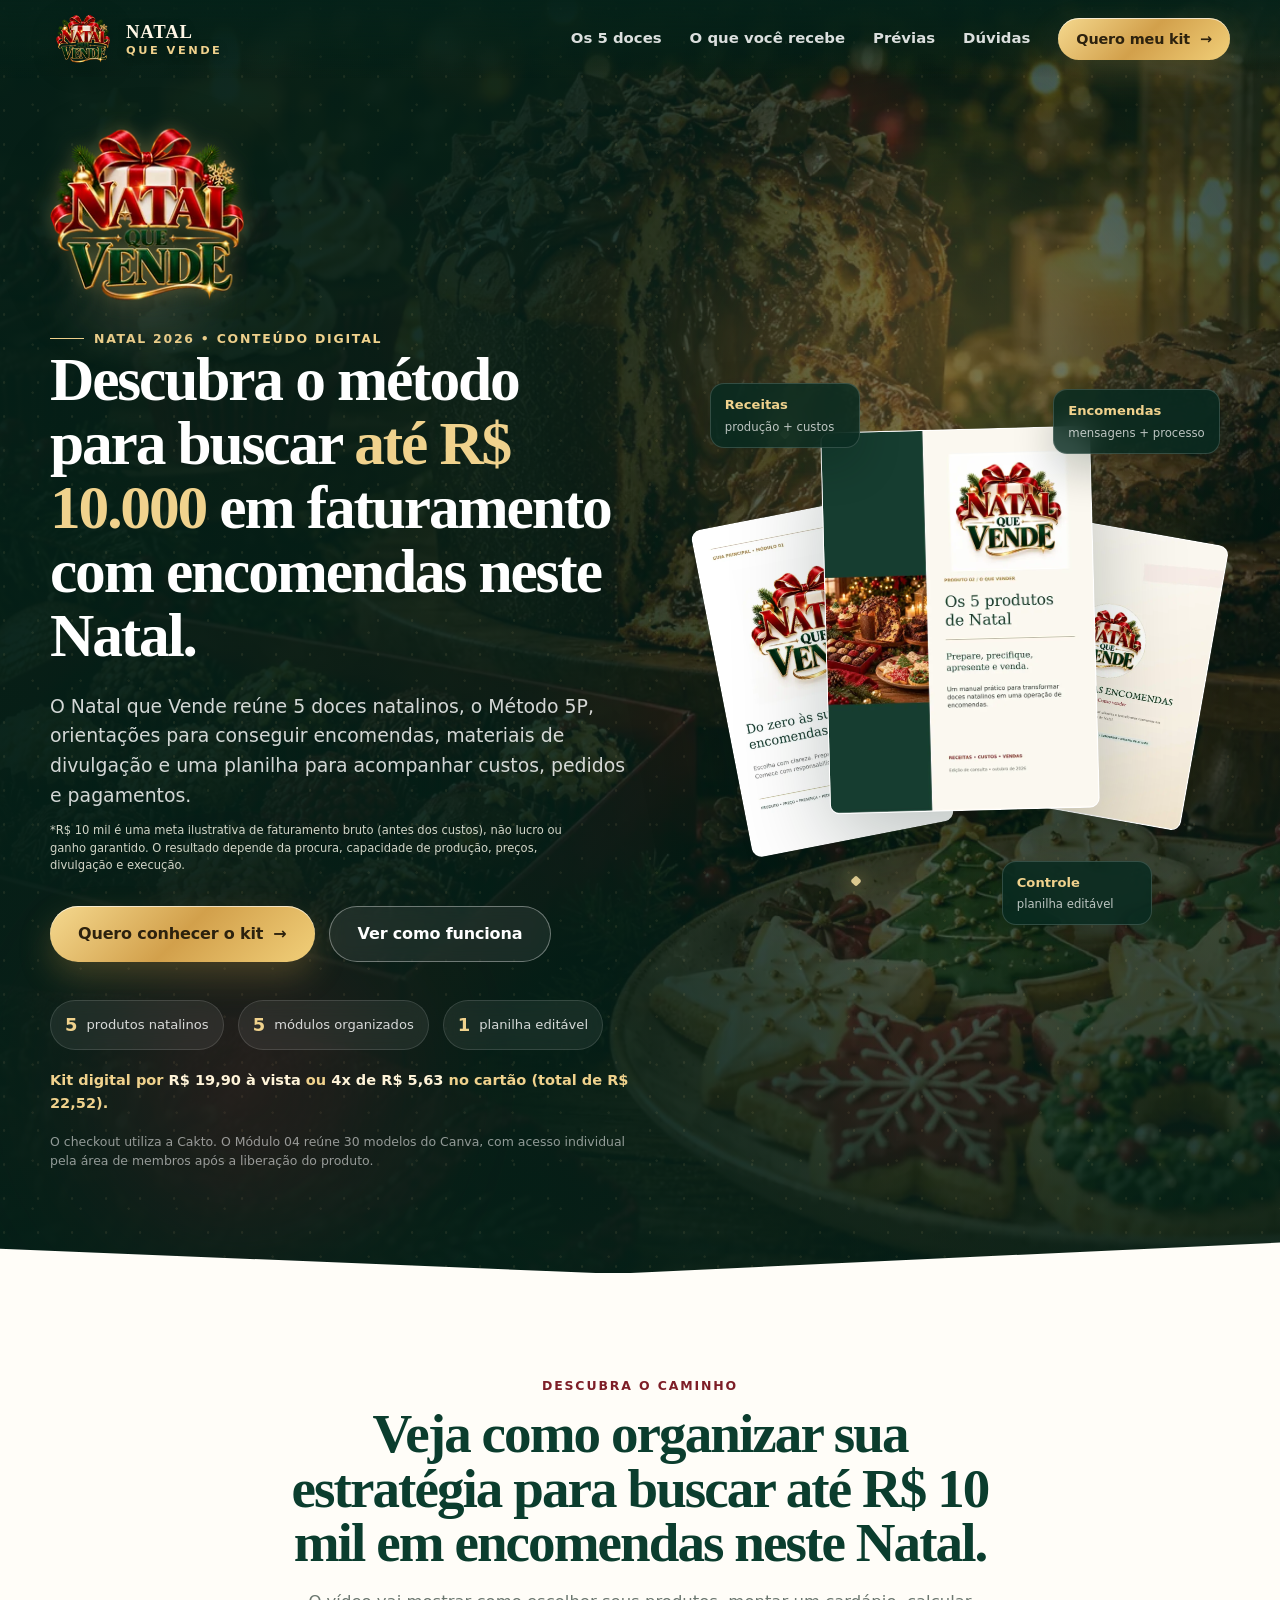
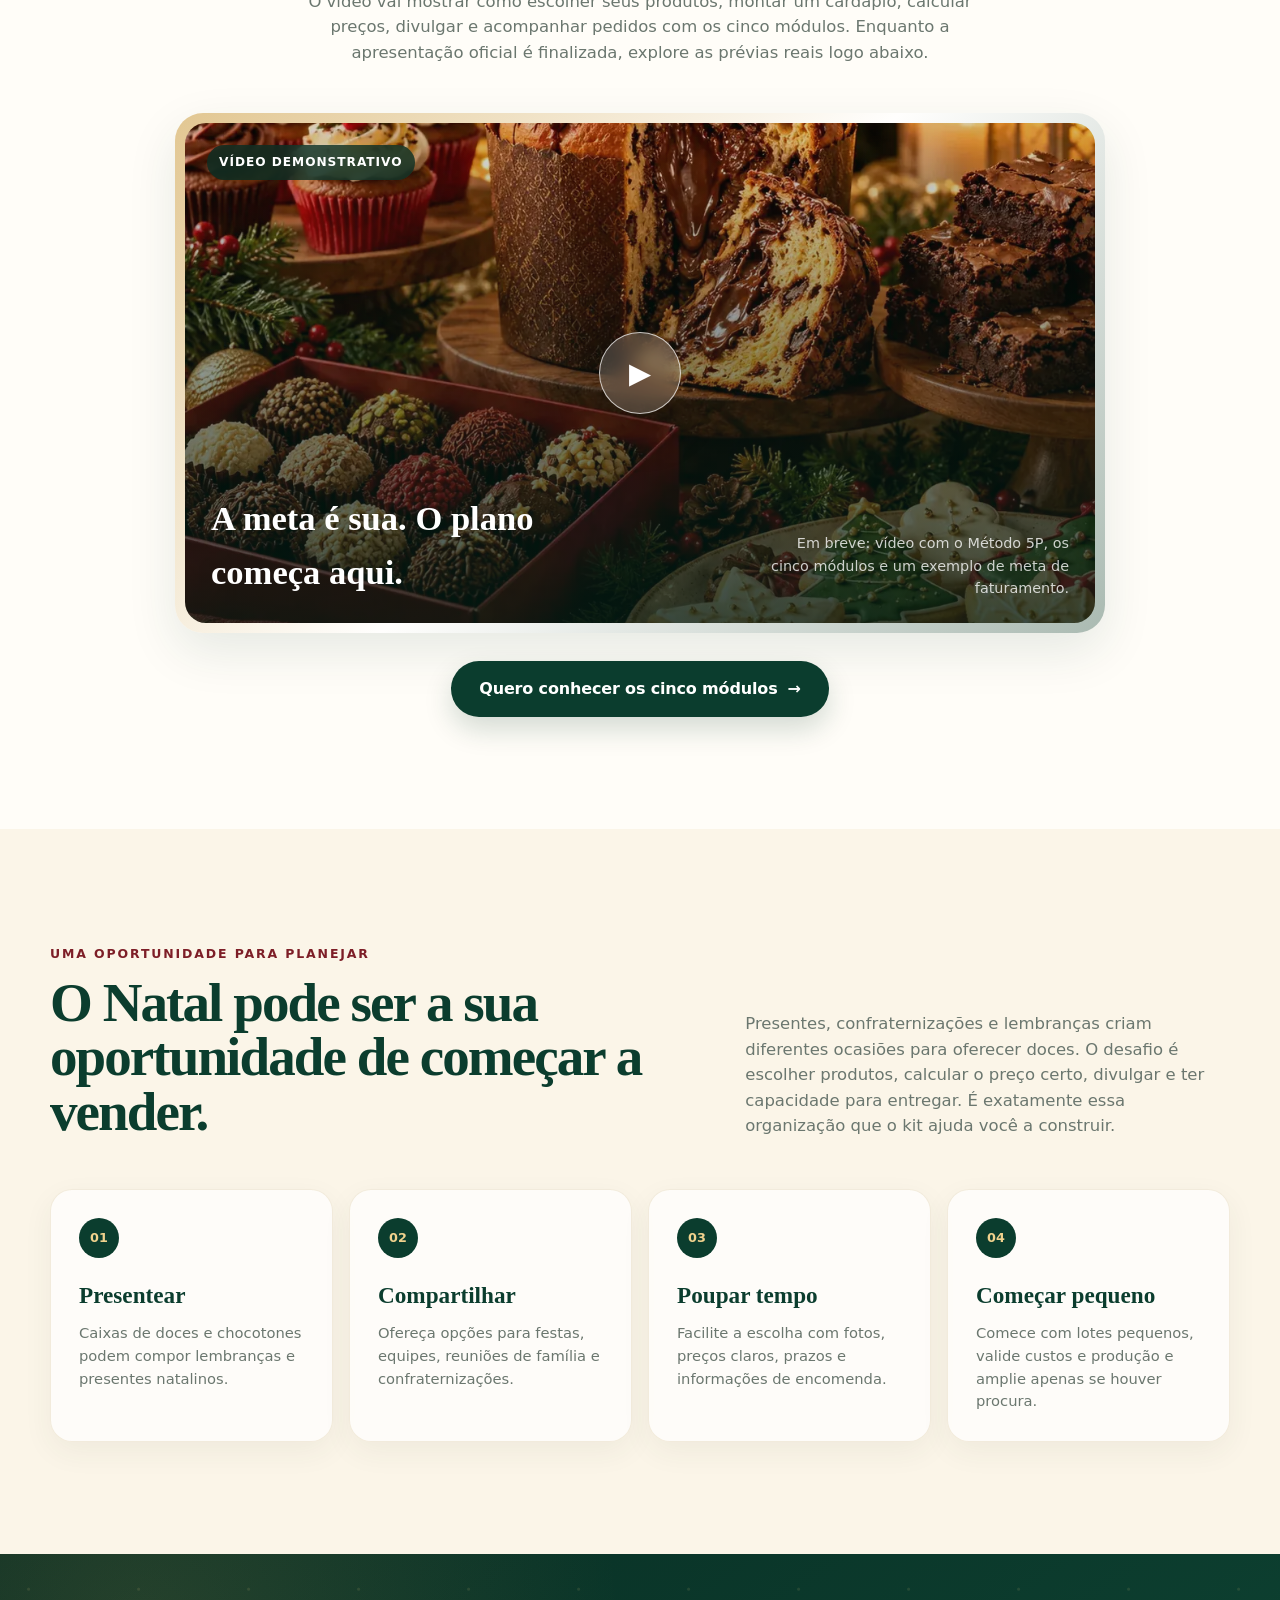
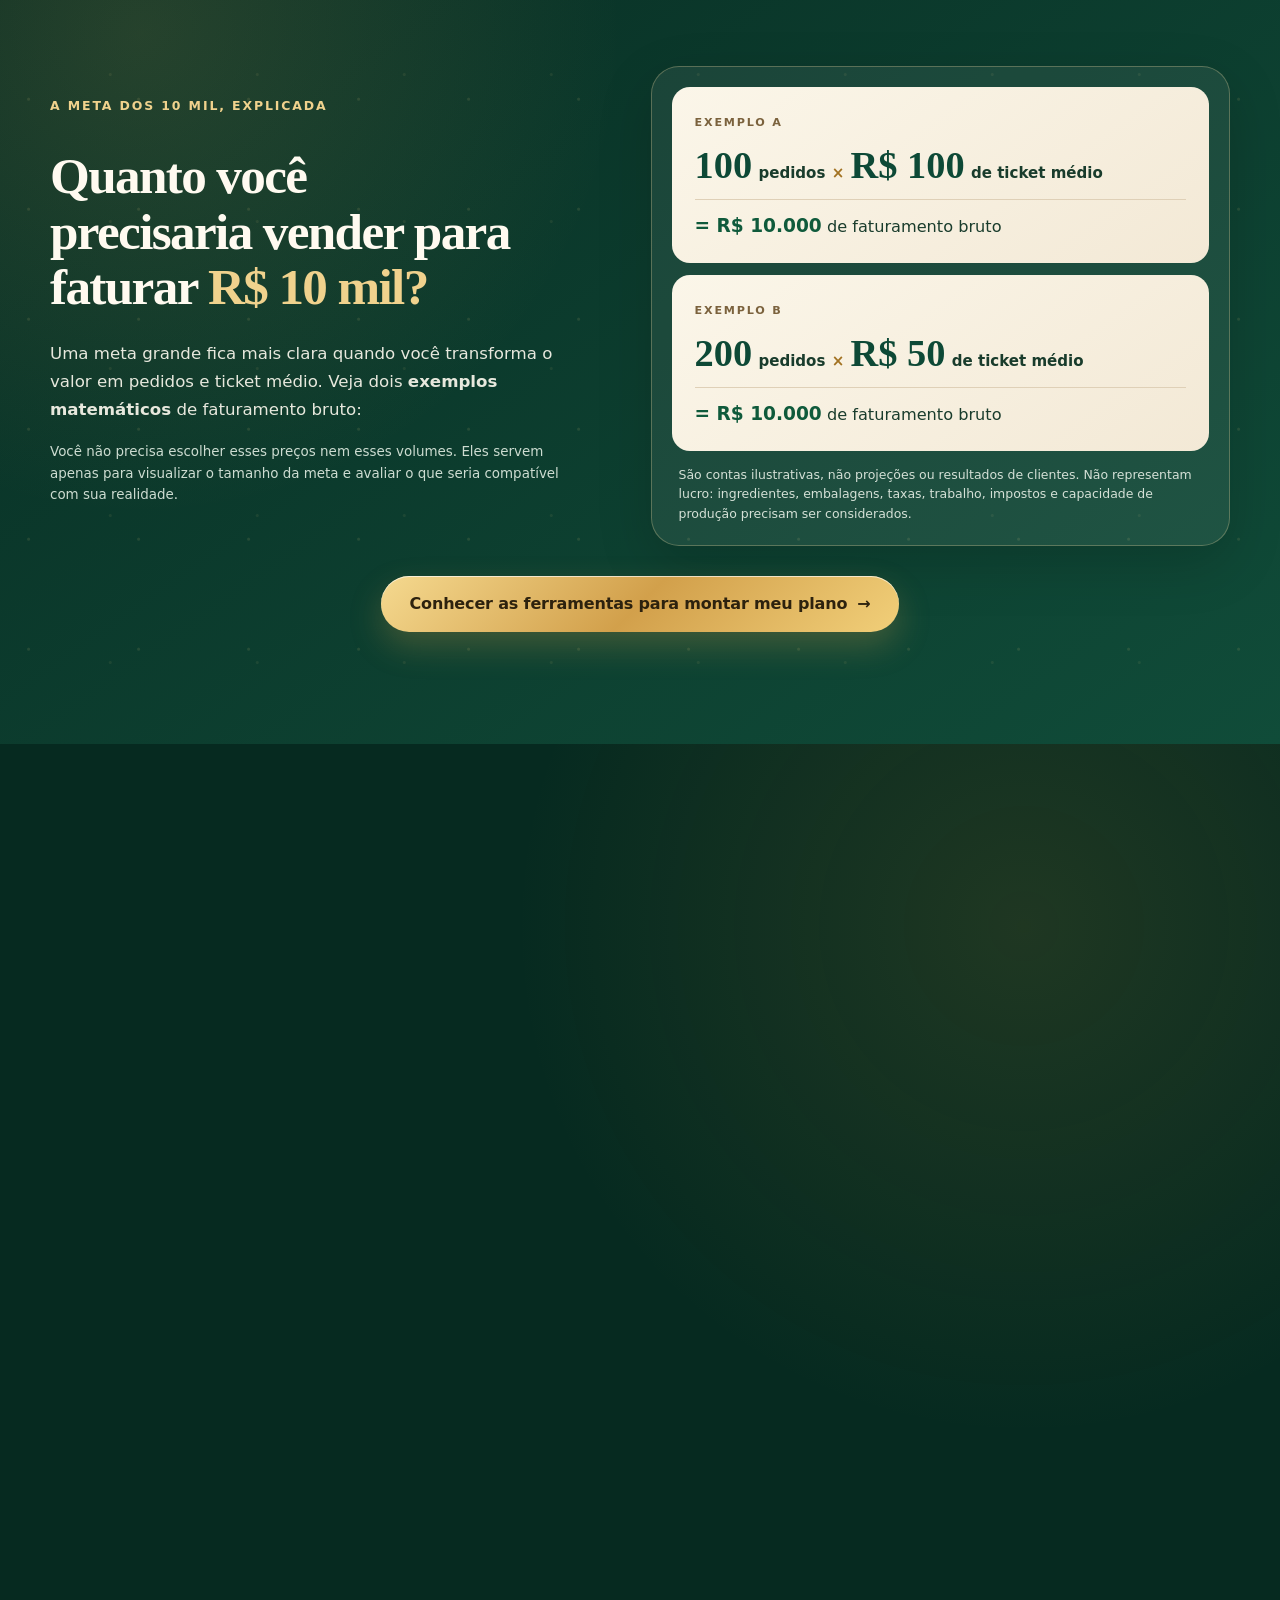
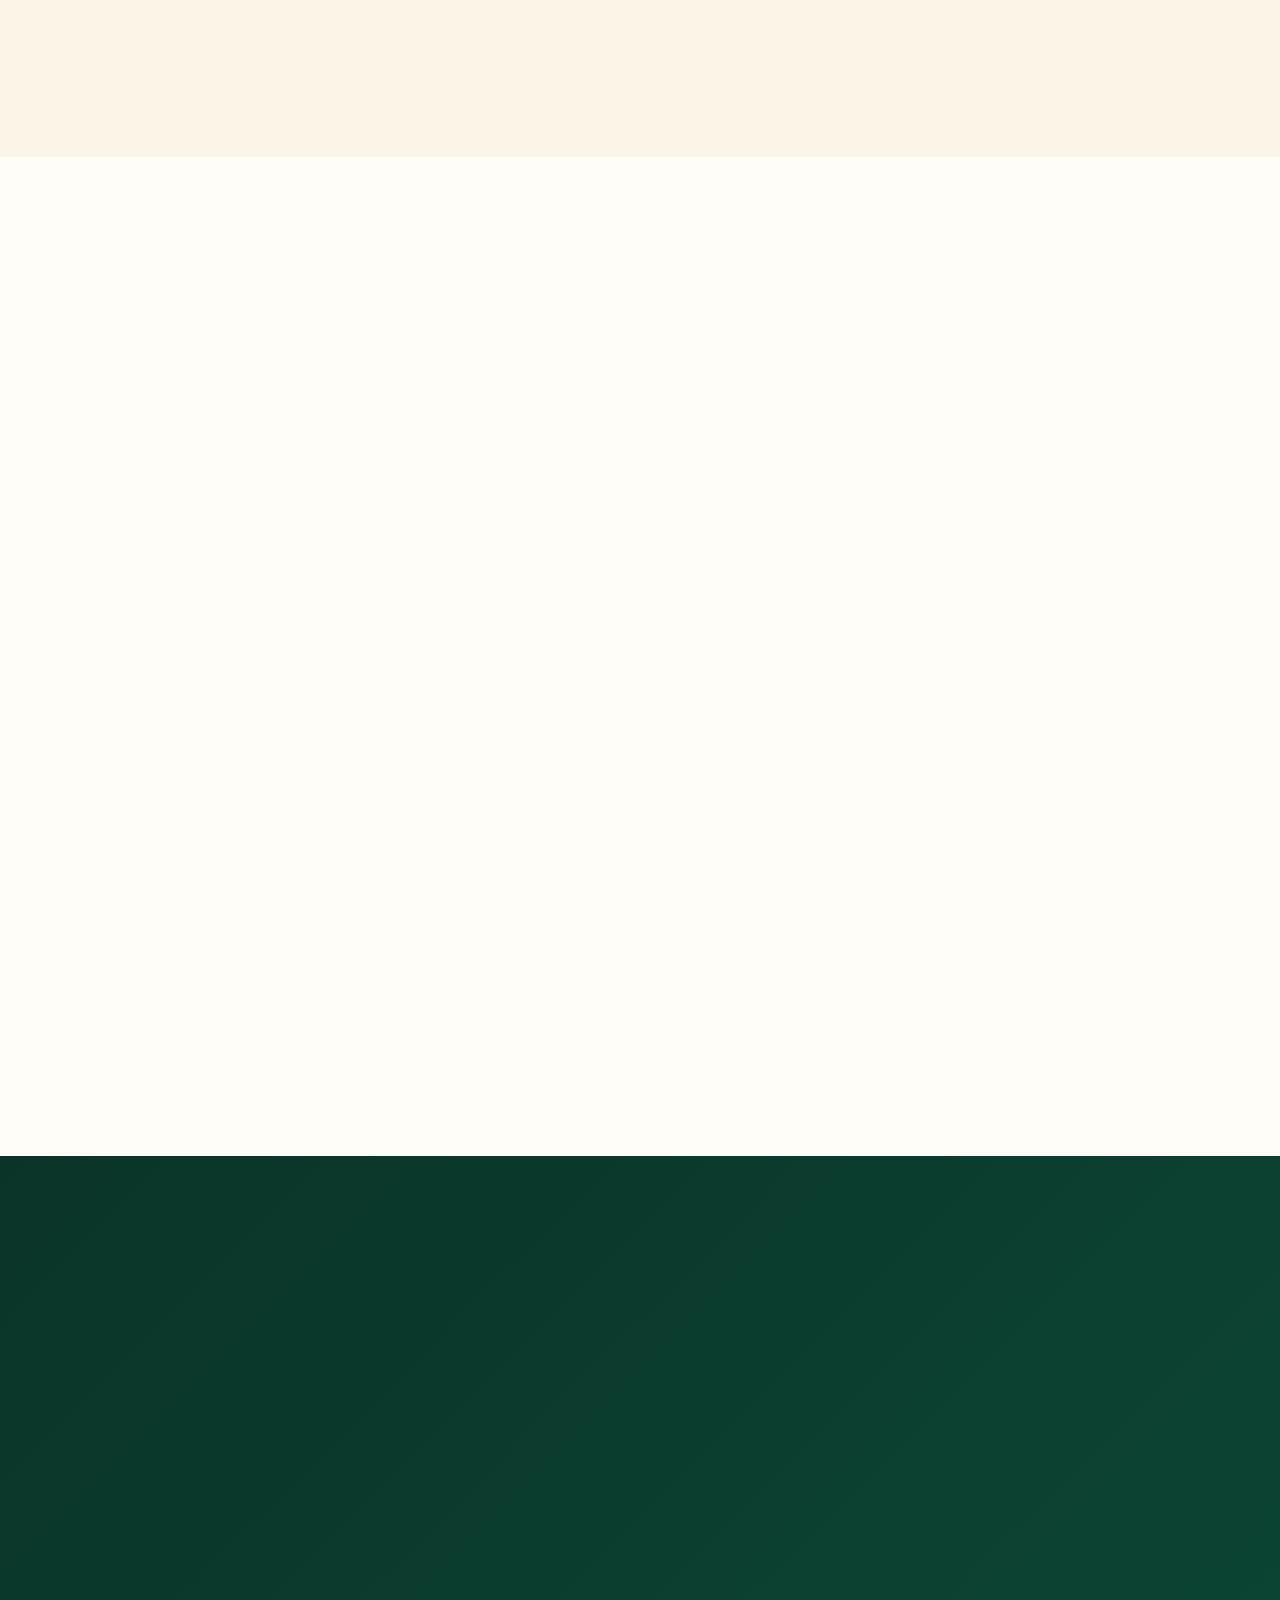
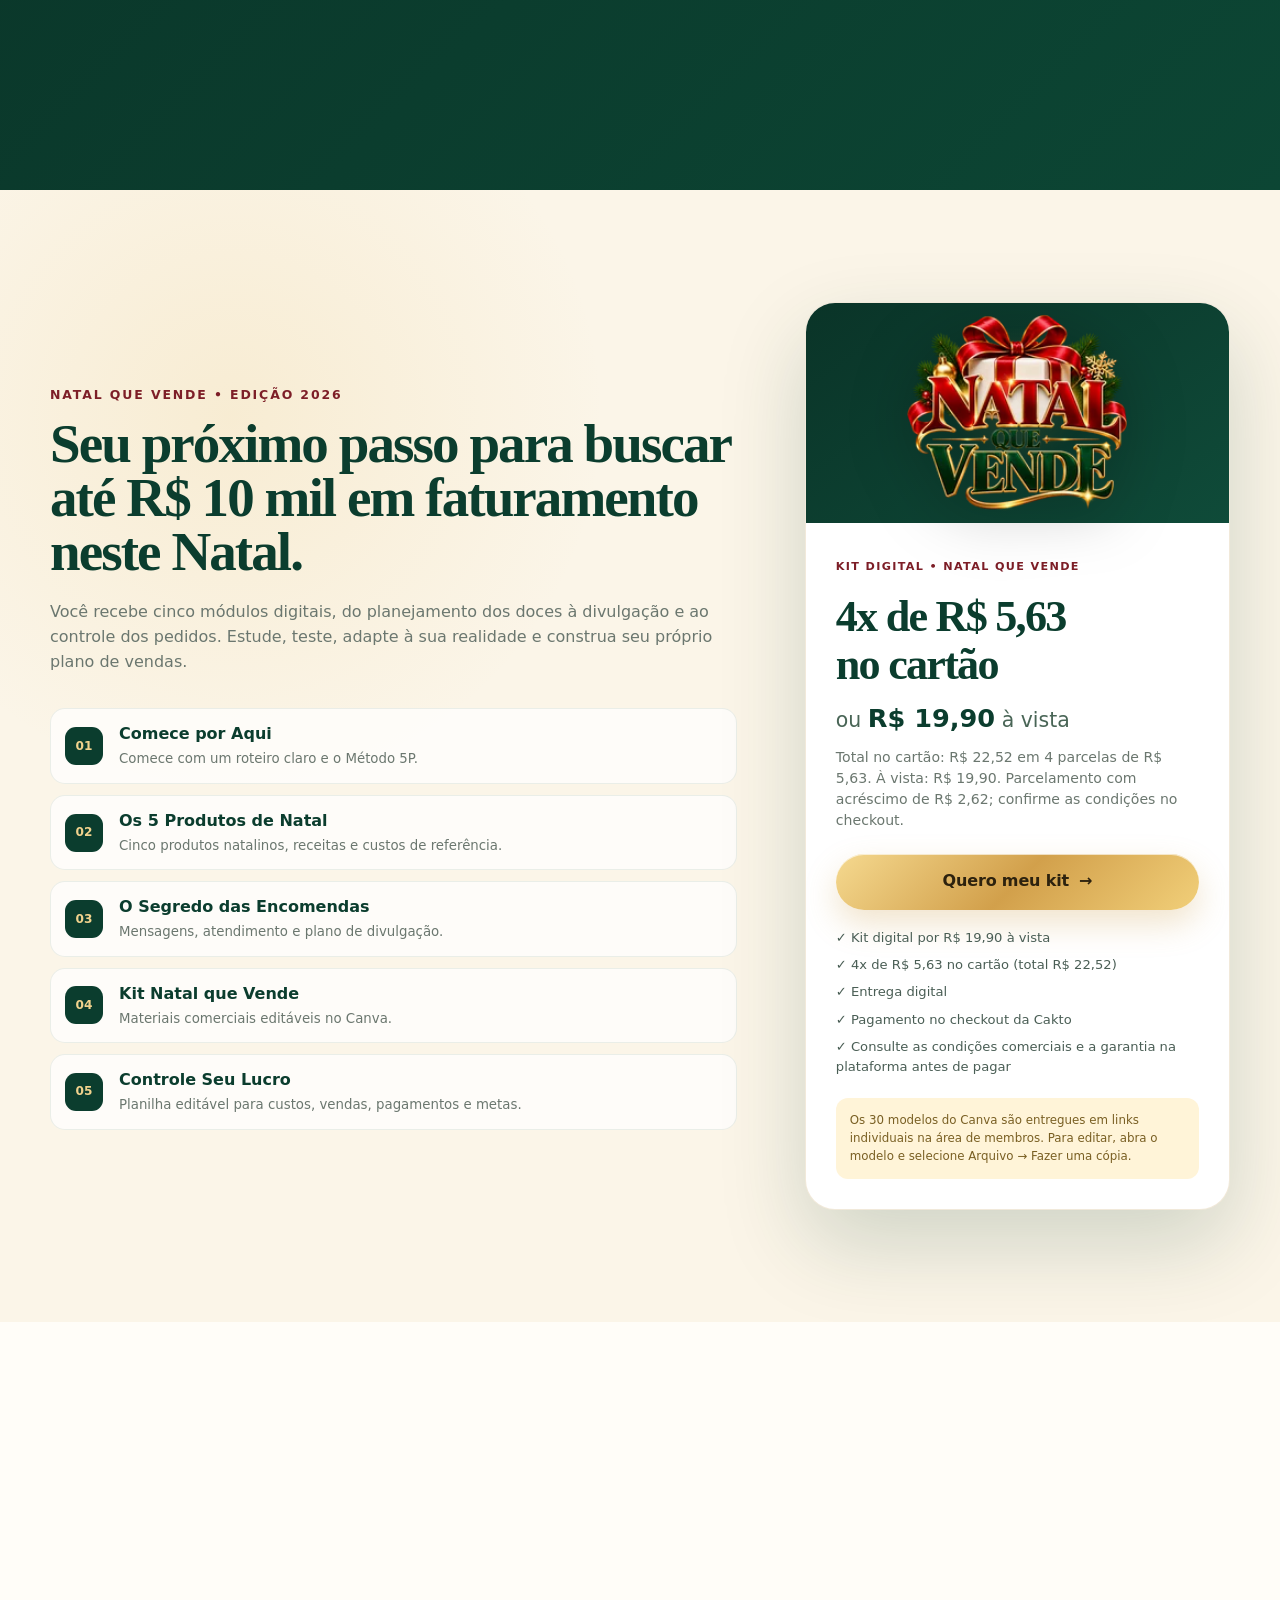
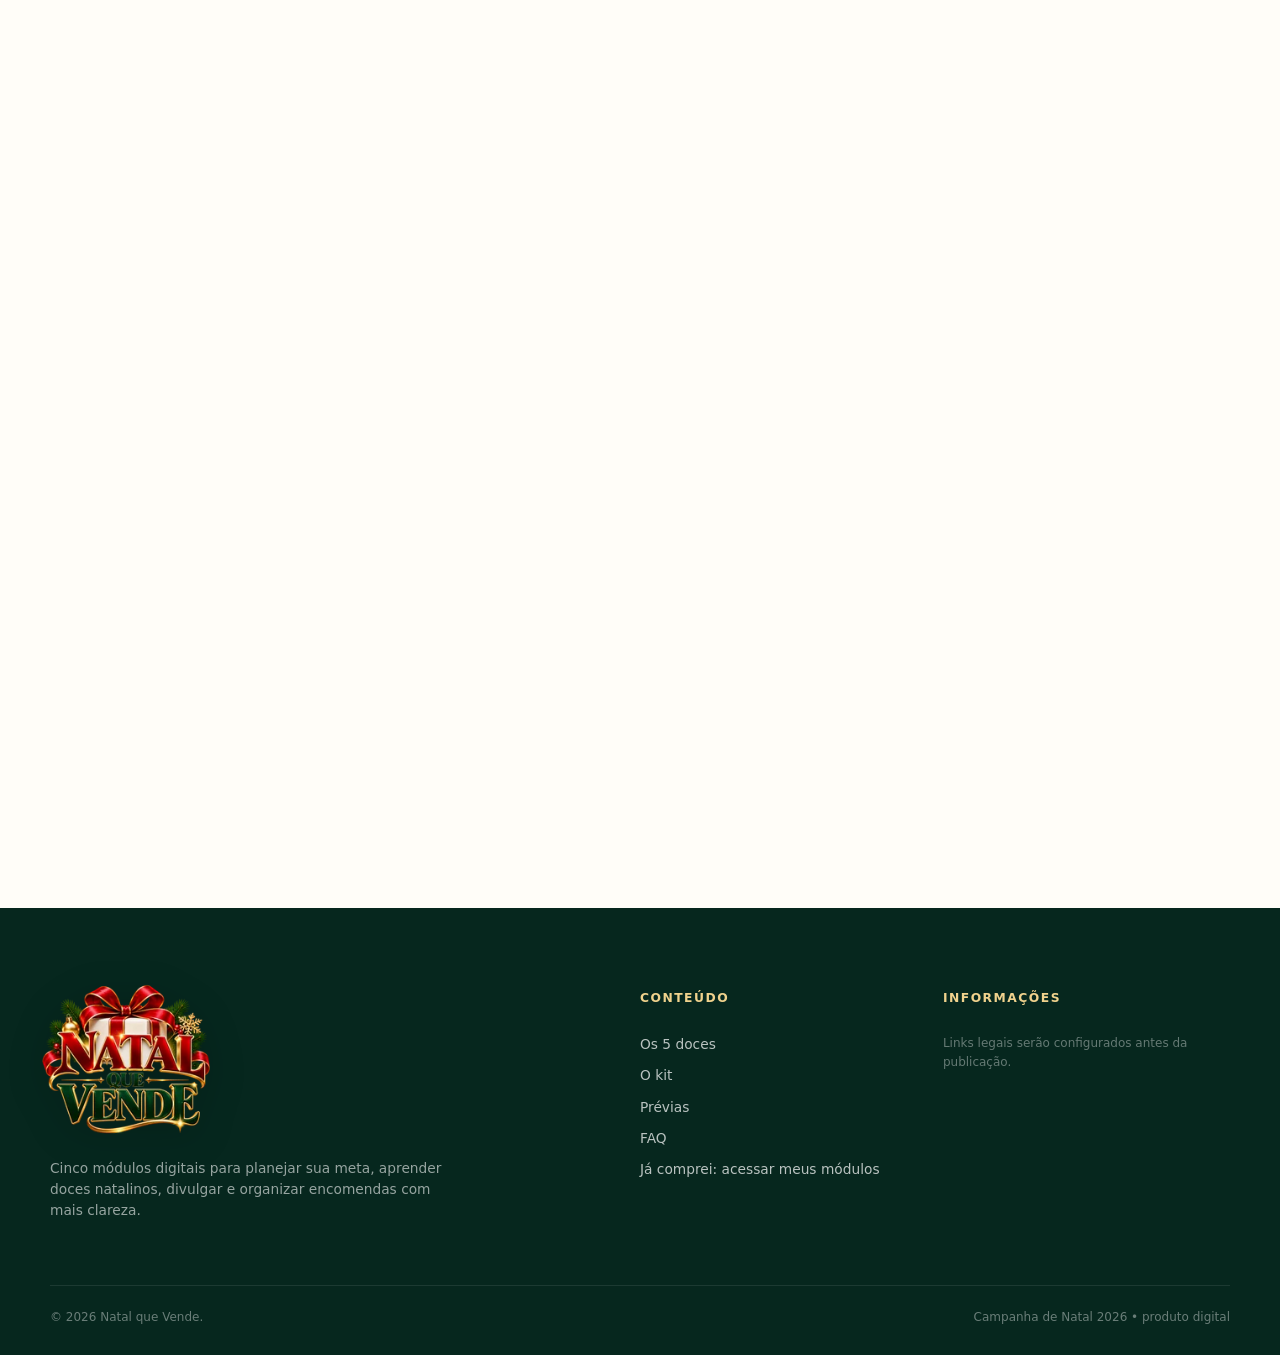
==== index.html @ 4b08412e "Atualiza oferta e FAQ com os 30 modelos Canva liberados" ====
<!doctype html>
<html lang="pt-BR">
<head>
  <meta charset="utf-8">
  <meta name="viewport" content="width=device-width, initial-scale=1, viewport-fit=cover">
  <meta name="theme-color" content="#0b3d2e">
  <meta name="description" content="Natal que Vende: conheça o kit com cinco doces natalinos, orientação de vendas, materiais de divulgação e planilha para planejar uma meta de até R$ 10 mil em faturamento bruto.">
  <meta property="og:title" content="Natal que Vende | Planeje até R$ 10 mil em encomendas de Natal">
  <meta property="og:description" content="Veja os cinco doces, o Método 5P, modelos comerciais e a planilha para organizar suas encomendas e buscar uma meta de até R$ 10 mil em faturamento bruto. Sem resultado garantido.">
  <meta property="og:type" content="website">
  <meta property="og:url" content="https://oficial-oferta.github.io/natal-que-vende/">
  <meta property="og:locale" content="pt_BR">
  <meta property="og:image" content="https://oficial-oferta.github.io/natal-que-vende/assets/images/og-natal-que-vende.webp">
  <meta name="twitter:card" content="summary_large_image">
  <meta name="twitter:title" content="Natal que Vende">
  <meta name="twitter:description" content="Cinco produtos, Método 5P, materiais de divulgação e planilha. Descubra como planejar uma meta de até R$ 10 mil em faturamento bruto no Natal.">
  <meta name="twitter:image" content="https://oficial-oferta.github.io/natal-que-vende/assets/images/og-natal-que-vende.webp">
  <meta http-equiv="Content-Security-Policy" content="default-src 'self'; img-src 'self' data: https://www.facebook.com; style-src 'self' 'unsafe-inline'; script-src 'self' https://connect.facebook.net; frame-src https://www.youtube-nocookie.com https://player.vimeo.com; connect-src 'self' https://www.facebook.com https://connect.facebook.net; base-uri 'self'; form-action 'self';">
  <link rel="canonical" href="https://oficial-oferta.github.io/natal-que-vende/">
  <title>Natal que Vende — Planeje até R$ 10 mil em vendas de Natal</title>
  <link rel="icon" href="assets/images/favicon.png" type="image/png">
  <link rel="manifest" href="site.webmanifest">
  <link rel="preload" href="assets/images/mesa.webp" as="image" type="image/webp" media="(min-width: 641px)" fetchpriority="high">
  <link rel="preload" href="assets/images/mesa-mobile.webp" as="image" type="image/webp" media="(max-width: 640px)" fetchpriority="high">
  <link rel="preload" href="assets/images/logo-natal-que-vende-v2.webp" as="image" type="image/webp" fetchpriority="high">
  <link rel="stylesheet" href="assets/css/styles.css">
  <script src="assets/js/config.js" defer></script>
  <script src="assets/js/app.js" defer></script>
</head>
<body>
  <a class="skip-link" href="#conteudo">Pular para o conteúdo</a>

  <header class="site-header" data-header>
    <div class="container header-inner">
      <a class="brand" href="#topo" aria-label="Natal que Vende — início">
        <img src="assets/images/logo-natal-que-vende-v2.webp" alt="" width="200" height="200" fetchpriority="high" decoding="async">
        <span class="brand-wordmark" aria-hidden="true"><strong>NATAL</strong><small>QUE VENDE</small></span>
      </a>
      <nav class="desktop-nav" aria-label="Navegação principal">
        <a href="#doces">Os 5 doces</a>
        <a href="#kit">O que você recebe</a>
        <a href="#previas">Prévias</a>
        <a href="#faq">Dúvidas</a>
      </nav>
      <button class="button button-small button-gold js-checkout" type="button">Quero meu kit <span aria-hidden="true">→</span></button>
    </div>
  </header>

  <main id="conteudo">
    <section class="hero" id="topo" aria-labelledby="hero-title">
      <div class="hero-media" aria-hidden="true"></div>
      <div class="hero-shade" aria-hidden="true"></div>
      <div class="hero-glow hero-glow-one" aria-hidden="true"></div>
      <div class="hero-glow hero-glow-two" aria-hidden="true"></div>
      <div class="container hero-grid">
        <div class="hero-copy reveal">
          <img class="hero-logo" src="assets/images/logo-natal-que-vende-v2.webp" alt="Natal que Vende" width="200" height="200" fetchpriority="high" decoding="async">
          <div class="eyebrow"><span></span> Natal 2026 • conteúdo digital</div>
          <h1 id="hero-title">Descubra o método para buscar <em>até R$ 10.000</em> em faturamento com encomendas neste Natal.</h1>
          <p class="hero-lead">O Natal que Vende reúne 5 doces natalinos, o Método 5P, orientações para conseguir encomendas, materiais de divulgação e uma planilha para acompanhar custos, pedidos e pagamentos.</p>
          <p class="goal-disclaimer">*R$ 10 mil é uma meta ilustrativa de faturamento bruto (antes dos custos), não lucro ou ganho garantido. O resultado depende da procura, capacidade de produção, preços, divulgação e execução.</p>
          <div class="hero-actions">
            <button class="button button-gold button-large js-checkout" type="button">Quero conhecer o kit <span aria-hidden="true">→</span></button>
            <a class="button button-ghost button-large" href="#video">Ver como funciona</a>
          </div>
          <ul class="hero-proof" aria-label="Destaques do kit">
            <li><strong>5</strong><span>produtos natalinos</span></li>
            <li><strong>5</strong><span>módulos organizados</span></li>
            <li><strong>1</strong><span>planilha editável</span></li>
          </ul>
          <p class="hero-payment-line">Kit digital por <strong>R$ 19,90 à vista</strong> ou <strong>4x de R$ 5,63</strong> no cartão (total de R$ 22,52).</p>
          <p class="preview-note">O checkout utiliza a Cakto. O Módulo 04 reúne 30 modelos do Canva, com acesso individual pela área de membros após a liberação do produto.</p>
        </div>

        <div class="hero-visual reveal" aria-label="Prévias reais dos materiais do Natal que Vende">
          <div class="sparkle s1" aria-hidden="true"></div>
          <div class="sparkle s2" aria-hidden="true"></div>
          <div class="sparkle s3" aria-hidden="true"></div>
          <div class="mockup-stage">
            <figure class="mockup-card mockup-card-main">
              <img src="assets/images/modulo2-capa.webp" alt="Capa real do Produto 02 — Os 5 Produtos de Natal" width="680" height="960" loading="lazy" decoding="async">
            </figure>
            <figure class="mockup-card mockup-card-left">
              <img src="assets/images/modulo1-capa.webp" alt="Capa real do Guia Principal — Módulo 01" width="680" height="1105" loading="lazy" decoding="async">
            </figure>
            <figure class="mockup-card mockup-card-right">
              <img src="assets/images/modulo3-capa.webp" alt="Capa real do Produto 03 — O Segredo das Encomendas" width="680" height="960" loading="lazy" decoding="async">
            </figure>
            <div class="mockup-chip chip-one"><b>Receitas</b><span>produção + custos</span></div>
            <div class="mockup-chip chip-two"><b>Encomendas</b><span>mensagens + processo</span></div>
            <div class="mockup-chip chip-three"><b>Controle</b><span>planilha editável</span></div>
          </div>
        </div>
      </div>
      <div class="hero-edge" aria-hidden="true"></div>
    </section>

    <section class="section video-section" id="video" aria-labelledby="video-title">
      <div class="container narrow">
        <div class="section-heading center reveal">
          <span class="section-kicker">Descubra o caminho</span>
          <h2 id="video-title">Veja como organizar sua estratégia para buscar até R$ 10 mil em encomendas neste Natal.</h2>
          <p>O vídeo vai mostrar como escolher seus produtos, montar um cardápio, calcular preços, divulgar e acompanhar pedidos com os cinco módulos. Enquanto a apresentação oficial é finalizada, explore as prévias reais logo abaixo.</p>
        </div>
        <div class="video-shell reveal" data-video-shell>
          <div class="video-poster" data-video-poster role="img" aria-label="Prévia do vídeo demonstrativo do Natal que Vende">
            <span class="video-badge">Vídeo demonstrativo</span>
            <button class="video-play" type="button" data-video-play aria-label="Reproduzir vídeo demonstrativo">
              <span aria-hidden="true">▶</span>
            </button>
            <div class="video-poster-copy">
              <strong>A meta é sua. O plano começa aqui.</strong>
              <span>Em breve: vídeo com o Método 5P, os cinco módulos e um exemplo de meta de faturamento.</span>
            </div>
          </div>
          <div class="video-frame" data-video-frame hidden></div>
        </div>
        <div class="center section-cta reveal">
          <button class="button button-pine button-large js-checkout" type="button">Quero conhecer os cinco módulos <span aria-hidden="true">→</span></button>
        </div>
      </div>
    </section>

    <section class="section opportunity" aria-labelledby="opportunity-title">
      <div class="container">
        <div class="split-heading reveal">
          <div>
            <span class="section-kicker">Uma oportunidade para planejar</span>
            <h2 id="opportunity-title">O Natal pode ser a sua oportunidade de começar a vender.</h2>
          </div>
          <p>Presentes, confraternizações e lembranças criam diferentes ocasiões para oferecer doces. O desafio é escolher produtos, calcular o preço certo, divulgar e ter capacidade para entregar. É exatamente essa organização que o kit ajuda você a construir.</p>
        </div>
        <div class="occasion-grid">
          <article class="occasion-card reveal"><span>01</span><h3>Presentear</h3><p>Caixas de doces e chocotones podem compor lembranças e presentes natalinos.</p></article>
          <article class="occasion-card reveal"><span>02</span><h3>Compartilhar</h3><p>Ofereça opções para festas, equipes, reuniões de família e confraternizações.</p></article>
          <article class="occasion-card reveal"><span>03</span><h3>Poupar tempo</h3><p>Facilite a escolha com fotos, preços claros, prazos e informações de encomenda.</p></article>
          <article class="occasion-card reveal"><span>04</span><h3>Começar pequeno</h3><p>Comece com lotes pequenos, valide custos e produção e amplie apenas se houver procura.</p></article>
        </div>
      </div>
    </section>

    <section class="section goal-section" id="meta-10k" aria-labelledby="goal-title">
      <div class="container">
        <div class="goal-layout">
          <div class="goal-copy reveal">
            <span class="section-kicker">A meta dos 10 mil, explicada</span>
            <h2 id="goal-title">Quanto você precisaria vender para faturar <em>R$ 10 mil?</em></h2>
            <p>Uma meta grande fica mais clara quando você transforma o valor em pedidos e ticket médio. Veja dois <strong>exemplos matemáticos</strong> de faturamento bruto:</p>
            <p class="goal-small">Você não precisa escolher esses preços nem esses volumes. Eles servem apenas para visualizar o tamanho da meta e avaliar o que seria compatível com sua realidade.</p>
          </div>
          <div class="goal-math reveal" aria-label="Dois cenários puramente ilustrativos de faturamento bruto">
            <div class="goal-scenario">
              <span>EXEMPLO A</span>
              <div><strong>100</strong> pedidos <b>×</b> <strong>R$ 100</strong> de ticket médio</div>
              <p><b>= R$ 10.000</b> de faturamento bruto</p>
            </div>
            <div class="goal-scenario">
              <span>EXEMPLO B</span>
              <div><strong>200</strong> pedidos <b>×</b> <strong>R$ 50</strong> de ticket médio</div>
              <p><b>= R$ 10.000</b> de faturamento bruto</p>
            </div>
            <p class="goal-warning">São contas ilustrativas, não projeções ou resultados de clientes. Não representam lucro: ingredientes, embalagens, taxas, trabalho, impostos e capacidade de produção precisam ser considerados.</p>
          </div>
        </div>
        <div class="center goal-action reveal"><a class="button button-gold button-large" href="#kit">Conhecer as ferramentas para montar meu plano <span aria-hidden="true">→</span></a></div>
      </div>
    </section>

    <section class="section sweets-section" id="doces" aria-labelledby="sweets-title">
      <div class="container">
        <div class="section-heading reveal">
          <span class="section-kicker light">Cinco produtos para montar seu cardápio</span>
          <h2 id="sweets-title">Escolha o que vender e comece a estruturar suas encomendas.</h2>
          <p>Do chocotone ao brownie individual: cinco opções para estudar, testar, precificar e apresentar ao seu público. Confira as receitas e os exemplos de custos antes de definir seu cardápio.</p>
        </div>
        <div class="carousel-controls" aria-label="Controles da vitrine de produtos">
          <button class="carousel-button" type="button" data-scroll-prev="sweets-track" aria-label="Produto anterior">←</button>
          <button class="carousel-button" type="button" data-scroll-next="sweets-track" aria-label="Próximo produto">→</button>
        </div>
        <div class="sweets-track" id="sweets-track" data-scroll-track tabindex="0">
          <article class="sweet-card reveal">
            <div class="sweet-image"><img src="assets/images/chocotone.webp" alt="Chocotone trufado com cobertura de chocolate em cenário natalino" width="960" height="1200" loading="lazy" decoding="async"></div>
            <div class="sweet-body"><span>Produto 01</span><h3>Chocotone Trufado</h3><p>Uma opção presenteável para explorar recheios, acabamento e kits de Natal.</p><small>Principal atenção: recheio, conservação, custo e transporte.</small></div>
          </article>
          <article class="sweet-card reveal">
            <div class="sweet-image"><img src="assets/images/brigadeiros.webp" alt="Caixa presenteável com seis brigadeiros natalinos" width="960" height="1200" loading="lazy" decoding="async"></div>
            <div class="sweet-body"><span>Produto 02</span><h3>Caixa com 6 Brigadeiros</h3><p>Uma caixa pensada para lembranças, presentes e encomendas em pequenos lotes.</p><small>Principal atenção: ponto, padronização e tempo manual.</small></div>
          </article>
          <article class="sweet-card reveal">
            <div class="sweet-image"><img src="assets/images/biscoitos.webp" alt="Caixa com biscoitos amanteigados natalinos decorados" width="960" height="1200" loading="lazy" decoding="async"></div>
            <div class="sweet-body"><span>Produto 03</span><h3>Caixa com 6 Biscoitos</h3><p>Uma lembrança temática que pode entrar em caixas, kits e encomendas natalinas.</p><small>Principal atenção: espessura, secagem e decoração reproduzível.</small></div>
          </article>
          <article class="sweet-card reveal">
            <div class="sweet-image"><img src="assets/images/brownie.webp" alt="Brownies natalinos de chocolate com acabamento artesanal" width="960" height="1200" loading="lazy" decoding="async"></div>
            <div class="sweet-body"><span>Produto 04</span><h3>Brownie Natalino Individual</h3><p>Um doce individual para oferecer como lembrança ou compor combos e pedidos.</p><small>Principal atenção: forno, corte, rendimento e embalagem.</small></div>
          </article>
          <article class="sweet-card reveal">
            <div class="sweet-image"><img src="assets/images/cupcakes.webp" alt="Cupcakes natalinos decorados em vermelho, verde e creme" width="960" height="1200" loading="lazy" decoding="async"></div>
            <div class="sweet-body"><span>Produto 05</span><h3>Caixa com 4 Cupcakes</h3><p>Uma caixa com apresentação festiva para quem busca uma opção mais elaborada.</p><small>Principal atenção: cobertura, calor e transporte.</small></div>
          </article>
        </div>
      </div>
    </section>

    <section class="section kit-section" id="kit" aria-labelledby="kit-title">
      <div class="container">
        <div class="section-heading center reveal">
          <span class="section-kicker">O kit que ajuda a colocar o plano em prática</span>
          <h2 id="kit-title">Você recebe um caminho para preparar, divulgar e organizar suas vendas.</h2>
          <p>Da primeira receita testada ao acompanhamento dos pagamentos: cinco módulos conectados para você sair da ideia e estruturar uma operação de encomendas no Natal.</p>
        </div>
        <div class="modules-grid">
          <article class="module-card module-featured reveal">
            <div class="module-media"><img src="assets/images/modulo1-capa.webp" alt="Capa real do Módulo 01 — Comece por Aqui" width="680" height="1105" loading="lazy" decoding="async"></div>
            <div class="module-copy"><span class="module-number">01</span><h3>Comece por Aqui</h3><p>Defina por onde começar e organize produto, preço, presença, pedidos e produção com o Método 5P.</p><ul><li>Método 5P para planejar sua operação</li><li>Decisões para começar sem se perder</li><li>Passos para preparar suas primeiras encomendas</li></ul></div>
          </article>
          <article class="module-card reveal">
            <div class="module-media"><img src="assets/images/modulo2-capa.webp" alt="Capa real do Produto 02 — Os 5 Produtos de Natal" width="680" height="960" loading="lazy" decoding="async"></div>
            <div class="module-copy"><span class="module-number">02</span><h3>Os 5 Produtos de Natal</h3><p>Estude cinco doces natalinos com receitas de referência, rendimento, embalagem e exemplos editáveis de custos e preço de teste.</p><ul><li>5 produtos completos</li><li>Custos e preços de teste</li><li>Orientações de produção e apresentação</li></ul></div>
          </article>
          <article class="module-card reveal">
            <div class="module-media"><img src="assets/images/modulo3-capa.webp" alt="Capa real do Produto 03 — O Segredo das Encomendas" width="680" height="960" loading="lazy" decoding="async"></div>
            <div class="module-copy"><span class="module-number">03</span><h3>O Segredo das Encomendas</h3><p>Aprenda a divulgar os produtos, conversar com interessados e organizar o caminho da primeira mensagem até a encomenda.</p><ul><li>15 mensagens comerciais prontas</li><li>10 conversas simuladas</li><li>Desafio de execução em 21 dias</li></ul></div>
          </article>
          <article class="module-card module-four reveal" data-module-four>
            <div class="module-art module-four-art" role="img" aria-label="Ilustração dos formatos comerciais criados no Canva: cardápio, post e Story">
              <div class="canva-mini canva-mini--catalog" aria-hidden="true">
                <span class="canva-mini-brand">SUA CONFEITARIA</span>
                <span class="canva-mini-title">Cardápio<br>de Natal</span>
                <span class="canva-mini-rule"></span>
                <span class="canva-mini-product">Chocotone · Brigadeiros</span>
                <span class="canva-mini-product">Biscoitos · Brownies</span>
                <span class="canva-mini-product">Cupcakes</span>
              </div>
              <div class="canva-mini canva-mini--post" aria-hidden="true">
                <span class="canva-mini-brand">NATAL 2026</span>
                <span class="canva-mini-title">Encomendas<br>abertas</span>
                <span class="canva-mini-ornament">✦</span>
              </div>
              <div class="canva-mini canva-mini--story" aria-hidden="true">
                <span class="canva-mini-brand">STORY</span>
                <span class="canva-mini-title">Seu Natal<br>mais doce</span>
                <span class="canva-mini-rule"></span>
              </div>
              <span class="canva-visual-disclaimer">Composição ilustrativa dos formatos</span>
            </div>
            <div class="module-copy">
              <div class="module-status" data-module-four-status>30 modelos disponíveis no Canva</div>
              <span class="module-number">04</span>
              <h3>Kit Natal que Vende</h3>
              <p>Seu kit de divulgação: <strong>30 designs e 38 páginas/peças</strong> organizados para personalizar no Canva e divulgar seus doces de Natal.</p>
              <ul>
                <li>Cardápios, tabela de preços e catálogo de 8 páginas</li>
                <li>Posts, Stories, Status e modelos de combos</li>
                <li>Tags, cartões, orçamentos e confirmação de pedidos</li>
              </ul>
              <p class="module-four-delivery-note">Os 30 modelos estão organizados por categoria na área de membros. Abra o design no Canva e escolha Arquivo → Fazer uma cópia antes de personalizar.</p>
            </div>
          </article>
          <article class="module-card module-wide reveal">
            <div class="module-media dashboard-media">
              <div class="dashboard-device">
                <div class="dashboard-display-bar"><span class="dashboard-dots" aria-hidden="true">● ● ●</span><span>CONTROLE SEU LUCRO · PRÉVIA REAL</span></div>
                <div class="dashboard-screen">
                  <img src="assets/images/dashboard.webp" alt="Visão real da aba Meu Resultado da planilha Controle Seu Lucro, inicialmente sem vendas" width="1600" height="542" loading="lazy" decoding="async">
                </div>
                <div class="dashboard-device-base" aria-hidden="true"></div>
              </div>
              <button class="preview-zoom dashboard-expand" type="button" data-preview-zoom="assets/images/dashboard.webp" data-preview-title="Controle Seu Lucro — dashboard da planilha" aria-label="Ampliar a imagem real do dashboard">⤢ Ampliar planilha</button>
              <p class="dashboard-media-note">Exemplo real da planilha em branco. Toque para ver os detalhes.</p>
            </div>
            <div class="module-copy">
              <div class="module-intro"><span class="module-number">05</span><h3>Controle Seu Lucro</h3><p>Registre produtos, pedidos, recebimentos e despesas; acompanhe os resultados estimados e compare suas vendas com a meta planejada.</p></div>
              <ul><li>5 abas organizadas para iniciantes</li><li>Alertas quando faltar preencher alguma informação</li><li>Dashboard mensal com indicadores e gráficos</li><li>Controle separado de despesas e investimentos</li></ul>
            </div>
          </article>
        </div>
      </div>
    </section>

    <section class="section process-section" aria-labelledby="process-title">
      <div class="container">
        <div class="section-heading reveal">
          <span class="section-kicker light">Método 5P na prática</span>
          <h2 id="process-title">Da sua cozinha à organização das encomendas, passo a passo.</h2>
          <p>O objetivo de faturamento precisa virar ações possíveis: escolher, testar, precificar, divulgar e acompanhar os pedidos.</p>
        </div>
        <ol class="process-line">
          <li class="reveal"><span>01</span><div><h3>Escolha</h3><p>Defina um cardápio enxuto e decida qual tipo de encomenda faz sentido para você.</p></div></li>
          <li class="reveal"><span>02</span><div><h3>Prepare</h3><p>Teste os preparos, o rendimento, a embalagem e sua capacidade antes de anunciar.</p></div></li>
          <li class="reveal"><span>03</span><div><h3>Calcule</h3><p>Calcule ingredientes, embalagem, trabalho e taxas para não confundir faturamento com lucro.</p></div></li>
          <li class="reveal"><span>04</span><div><h3>Divulgue</h3><p>Apresente fotos, preços, prazos e contatos com os textos e materiais do kit.</p></div></li>
          <li class="reveal"><span>05</span><div><h3>Organize</h3><p>Acompanhe pedidos, pagamentos e gastos na planilha para saber o que está acontecendo.</p></div></li>
        </ol>
      </div>
    </section>

    <section class="section previews-section" id="previas" aria-labelledby="previews-title">
      <div class="container">
        <div class="split-heading reveal">
          <div><span class="section-kicker">Veja a qualidade do que você recebe</span><h2 id="previews-title">Conheça os materiais antes de decidir.</h2></div>
          <p>Folheie amostras reais dos manuais e da planilha. O módulo de Canva aparece em uma composição ilustrativa dos formatos disponíveis — os 30 designs editáveis ficam acessíveis pelos links individuais da área de membros, após a liberação do produto.</p>
        </div>
        <div class="preview-toolbar">
          <div class="preview-instructions"><span class="preview-instruction-icon" aria-hidden="true">✦</span><span>Folheie páginas verdadeiras do kit. Use as setas e clique em <strong>Ampliar</strong> para ler.</span></div>
          <div class="preview-navigation" aria-label="Navegação das prévias">
            <button class="preview-arrow" type="button" data-preview-prev aria-label="Prévia anterior">←</button>
            <span class="preview-counter" data-preview-count aria-live="polite">01 / 07</span>
            <button class="preview-arrow" type="button" data-preview-next aria-label="Próxima prévia">→</button>
          </div>
        </div>
        <div class="preview-gallery" data-preview-gallery tabindex="0" aria-label="Carrossel com seis prévias reais e uma apresentação ilustrativa do módulo 04">
          <figure class="preview-card">
            <div class="preview-image-frame"><img src="assets/images/modulo1-previa.webp" alt="Página real do Guia Principal sobre apresentação para vender" width="768" height="1248" loading="lazy" decoding="async"><button class="preview-zoom" type="button" data-preview-zoom="assets/images/modulo1-previa.webp" data-preview-title="Módulo 01 — Comece por Aqui" aria-label="Ampliar amostra do módulo 01">⤢ Ampliar</button></div>
            <figcaption><span>01 · COMEÇAR</span><strong>Apresentação e primeiros passos</strong></figcaption>
          </figure>
          <figure class="preview-card">
            <div class="preview-image-frame"><img src="assets/images/modulo2-previa.webp" alt="Página real do Produto 02 comparando os cinco produtos de Natal" width="900" height="1272" loading="lazy" decoding="async"><button class="preview-zoom" type="button" data-preview-zoom="assets/images/modulo2-previa.webp" data-preview-title="Módulo 02 — Escolha dos cinco produtos" aria-label="Ampliar escolha dos produtos">⤢ Ampliar</button></div>
            <figcaption><span>02 · PRODUTOS</span><strong>Escolha quais doces produzir</strong></figcaption>
          </figure>
          <figure class="preview-card">
            <div class="preview-image-frame"><img src="assets/images/modulo2-receita.webp" alt="Página real do Produto 02 apresentando brigadeiros natalinos" width="900" height="1272" loading="lazy" decoding="async"><button class="preview-zoom" type="button" data-preview-zoom="assets/images/modulo2-receita.webp" data-preview-title="Módulo 02 — Exemplo de produto" aria-label="Ampliar página de receita">⤢ Ampliar</button></div>
            <figcaption><span>02 · PRODUTOS</span><strong>Receitas, apresentação e custos</strong></figcaption>
          </figure>
          <figure class="preview-card">
            <div class="preview-image-frame"><img src="assets/images/modulo3-previa.webp" alt="Página real do Produto 03 com o método de atendimento" width="900" height="1272" loading="lazy" decoding="async"><button class="preview-zoom" type="button" data-preview-zoom="assets/images/modulo3-previa.webp" data-preview-title="Módulo 03 — Método de atendimento" aria-label="Ampliar método de atendimento">⤢ Ampliar</button></div>
            <figcaption><span>03 · ENCOMENDAS</span><strong>Aprenda a organizar o atendimento</strong></figcaption>
          </figure>
          <figure class="preview-card">
            <div class="preview-image-frame"><img src="assets/images/modulo3-conversa.webp" alt="Página real do Produto 03 com conversa simulada de vendas" width="900" height="1272" loading="lazy" decoding="async"><button class="preview-zoom" type="button" data-preview-zoom="assets/images/modulo3-conversa.webp" data-preview-title="Módulo 03 — Conversa simulada" aria-label="Ampliar exemplo de conversa">⤢ Ampliar</button></div>
            <figcaption><span>03 · ENCOMENDAS</span><strong>Exemplos de mensagens e conversas</strong></figcaption>
          </figure>
          <figure class="preview-card preview-canva-kit">
            <div class="preview-image-frame module-four-preview-art" role="img" aria-label="Representação ilustrativa de três formatos do Produto 04: catálogo, publicação para Instagram e Story. Não é uma captura dos designs finais.">
              <div class="preview-canva-doc preview-canva-catalog" aria-hidden="true">
                <span class="preview-canva-brand">SUA CONFEITARIA</span><span class="preview-canva-heading">Cardápio<br>de Natal</span><span class="preview-canva-flourish">✦ ❧ ✦</span><span class="preview-canva-details">Chocotone • Brigadeiros<br>Biscoitos • Brownies • Cupcakes</span><span class="preview-canva-cta">Encomendas abertas</span>
              </div>
              <div class="preview-canva-doc preview-canva-post" aria-hidden="true">
                <span class="preview-canva-brand">NATAL 2026</span><span class="preview-canva-heading">Seu Natal<br>merece<br>um doce</span><span class="preview-canva-flourish">✶</span><span class="preview-canva-cta">Peça o cardápio</span>
              </div>
              <div class="preview-canva-doc preview-canva-story" aria-hidden="true">
                <span class="preview-canva-brand">STORY / STATUS</span><span class="preview-canva-heading">Agenda<br>de Natal<br>aberta</span><span class="preview-canva-flourish">✧</span><span class="preview-canva-cta">Consulte as datas</span>
              </div>
              <span class="canva-visual-legend">Exemplo ilustrativo dos formatos · Não são capturas do Canva</span>
            </div>
            <figcaption><span>04 · DIVULGAÇÃO</span><strong>30 modelos para personalizar no Canva</strong><small>Cardápios, posts, Stories, combos, tags e orçamentos</small></figcaption>
          </figure>
          <figure class="preview-card preview-dashboard">
            <div class="preview-image-frame"><img src="assets/images/dashboard.webp" alt="Dashboard real do Produto 05 Controle Seu Lucro" width="1600" height="542" loading="lazy" decoding="async"><button class="preview-zoom" type="button" data-preview-zoom="assets/images/dashboard.webp" data-preview-title="Módulo 05 — Controle Seu Lucro" aria-label="Ampliar a planilha">⤢ Ampliar</button></div>
            <figcaption><span>05 · CONTROLE</span><strong>Planilha editável com indicadores</strong></figcaption>
          </figure>
        </div>
      </div>
    </section>

    <section class="section audience-section" aria-labelledby="audience-title">
      <div class="container audience-grid">
        <div class="audience-photo reveal" aria-hidden="true"><img src="assets/images/mesa.webp" alt="" width="960" height="1200" loading="lazy" decoding="async"></div>
        <div class="audience-copy reveal">
          <span class="section-kicker">Para quem quer transformar a ideia em plano</span>
          <h2 id="audience-title">Quer aproveitar o Natal para tentar uma renda extra com doces?</h2>
          <ul class="check-list">
            <li>Tem vontade de testar uma atividade de renda complementar neste Natal.</li>
            <li>Já prepara doces e quer transformar o interesse das pessoas em pedidos organizados.</li>
            <li>Quer precificar considerando custos, tempo, embalagens e margem.</li>
            <li>Busca ajuda para montar um cardápio e conversar com potenciais clientes.</li>
            <li>Prefere acompanhar vendas e pagamentos com uma planilha já estruturada.</li>
          </ul>
          <div class="reality-note"><strong>Importante:</strong> o kit não garante vendas nem elimina a necessidade de testar receitas, comprar ingredientes, adequar a produção e observar as exigências sanitárias aplicáveis.</div>
        </div>
      </div>
    </section>

    <section class="section credibility-section" aria-labelledby="credibility-title">
      <div class="container">
        <div class="section-heading center reveal">
          <span class="section-kicker light">Veja o que existe de verdade dentro do kit</span>
          <h2 id="credibility-title">Materiais reais para você estudar, testar e aplicar.</h2>
          <p>Confira parte do conteúdo que você recebe. São ferramentas de planejamento e divulgação — não uma promessa de pedidos, faturamento ou lucro certo.</p>
        </div>
        <div class="evidence-grid">
          <div class="evidence-card reveal"><strong>5</strong><span>produtos ensinados no manual de produção</span></div>
          <div class="evidence-card reveal"><strong>15</strong><span>mensagens comerciais prontas para adaptar</span></div>
          <div class="evidence-card reveal"><strong>10</strong><span>conversas simuladas para treinar atendimento</span></div>
          <div class="evidence-card reveal"><strong>21</strong><span>dias de execução no desafio comercial</span></div>
          <div class="evidence-card reveal"><strong>5</strong><span>abas na planilha de controle financeiro</span></div>
        </div>
      </div>
    </section>

    <section class="section offer-section" id="oferta" aria-labelledby="offer-title" data-offer-section>
      <div class="container offer-grid">
        <div class="offer-copy reveal">
          <span class="section-kicker">Natal que Vende • edição 2026</span>
          <h2 id="offer-title">Seu próximo passo para buscar até R$ 10 mil em faturamento neste Natal.</h2>
          <p>Você recebe cinco módulos digitais, do planejamento dos doces à divulgação e ao controle dos pedidos. Estude, teste, adapte à sua realidade e construa seu próprio plano de vendas.</p>
          <ul class="offer-list">
            <li><span>01</span><div><strong>Comece por Aqui</strong><small>Comece com um roteiro claro e o Método 5P.</small></div></li>
            <li><span>02</span><div><strong>Os 5 Produtos de Natal</strong><small>Cinco produtos natalinos, receitas e custos de referência.</small></div></li>
            <li><span>03</span><div><strong>O Segredo das Encomendas</strong><small>Mensagens, atendimento e plano de divulgação.</small></div></li>
            <li><span>04</span><div><strong>Kit Natal que Vende</strong><small data-offer-module-four>30 modelos editáveis no Canva: cardápios, posts, Stories, ofertas, tags e orçamentos.</small></div></li>
            <li><span>05</span><div><strong>Controle Seu Lucro</strong><small>Planilha editável para custos, vendas, pagamentos e metas.</small></div></li>
          </ul>
        </div>
        <aside class="offer-box reveal" aria-label="Resumo da oferta">
          <div class="offer-box-top"><img src="assets/images/logo-natal-que-vende-v2.webp" alt="Natal que Vende" width="250" height="250"></div>
          <div class="offer-box-content">
            <span class="offer-label">Kit digital • Natal que Vende</span>
            <div class="offer-price" data-installments-label>4x de R$ 5,63 no cartão</div>
            <div class="offer-cash-price">ou <strong data-price-label>R$ 19,90</strong> à vista</div>
            <p class="installment-disclosure" data-installments-note>Total no cartão: R$ 22,52 em 4 parcelas de R$ 5,63. À vista: R$ 19,90. Parcelamento com acréscimo de R$ 2,62; confirme as condições no checkout.</p>
            <div class="countdown" data-countdown hidden aria-live="polite"></div>
            <button class="button button-gold button-large button-full js-checkout" type="button">Quero meu kit <span aria-hidden="true">→</span></button>
            <ul class="offer-meta">
              <li>✓ Kit digital por R$ 19,90 à vista</li>
              <li>✓ 4x de R$ 5,63 no cartão (total R$ 22,52)</li>
              <li>✓ Entrega digital</li>
              <li>✓ Pagamento no checkout da Cakto</li>
              <li>✓ Consulte as condições comerciais e a garantia na plataforma antes de pagar</li>
            </ul>
            <div class="offer-pending">Os 30 modelos do Canva são entregues em links individuais na área de membros. Para editar, abra o modelo e selecione Arquivo → Fazer uma cópia.</div>
          </div>
        </aside>
      </div>
    </section>

    <section class="section testimonials-section" data-testimonials-section hidden aria-labelledby="testimonials-title">
      <div class="container">
        <div class="section-heading center"><span class="section-kicker">Avaliações reais</span><h2 id="testimonials-title">O que compradores estão dizendo</h2><p>Este bloco só é exibido quando avaliações reais e autorizadas forem cadastradas.</p></div>
        <div class="testimonials-grid" data-testimonials-grid></div>
      </div>
    </section>

    <section class="section faq-section" id="faq" aria-labelledby="faq-title">
      <div class="container faq-grid">
        <div class="faq-intro reveal"><span class="section-kicker">Perguntas frequentes</span><h2 id="faq-title">Dúvidas sobre a meta, os materiais e como começar?</h2><p>Veja o que o kit ensina, o que depende de você e como os materiais são entregues.</p></div>
        <div class="faq-list reveal">
          <details><summary>Preciso ter experiência fazendo doces?</summary><p>Não é necessário começar como confeiteira profissional, mas você precisa estudar, fazer lotes de teste, cuidar de higiene, segurança, conservação, custos e capacidade antes de vender.</p></details>
          <details><summary>O material é digital?</summary><p>Sim. A oferta é composta por materiais digitais, incluindo PDFs e uma planilha XLSX. O site não envia produto físico.</p></details>
          <details><summary>Como vou receber os arquivos?</summary><p>A área exclusiva já foi preparada: após o pagamento ser aprovado e a integração com a Cakto ser ativada, nosso sistema enviará um convite para o e-mail utilizado na compra. Você poderá definir uma senha e acessar os cinco módulos na <a href="portal/">área de membros</a>. A automação ainda será testada antes do lançamento comercial.</p></details>
          <details><summary>Posso editar os materiais de divulgação?</summary><p>Sim. O Módulo 04 contém 30 modelos no Canva, organizados por categoria. Abra cada modelo pela área de membros e selecione Arquivo → Fazer uma cópia. Personalize a sua cópia, preservando o original.</p></details>
          <details><summary>Preciso pagar pelo Canva?</summary><p>Você pode abrir e fazer cópias dos modelos usando uma conta gratuita do Canva. Caso algum elemento ou recurso exija o Canva Pro, substitua esse item por uma alternativa gratuita antes de baixar a arte.</p></details>
          <details><summary>Preciso comprar equipamentos?</summary><p>Depende do produto escolhido e do que você já possui. O material orienta a testar com a estrutura disponível e evitar compras grandes antes de validar produto e demanda.</p></details>
          <details><summary>A planilha funciona no Excel?</summary><p>Ela é entregue em formato XLSX e foi desenvolvida para Excel. Recursos podem se comportar de forma diferente em outros editores; a compatibilidade integral com Google Sheets deve ser verificada antes de ser anunciada como garantida.</p></details>
          <details><summary>Posso vender os doces ensinados?</summary><p>O material foi criado para orientar testes e uma operação de encomendas, mas cada pessoa deve validar sua execução, conservação, rotulagem e exigências sanitárias locais antes de comercializar alimentos.</p></details>
          <details><summary>O que significa faturar até R$ 10 mil?</summary><p>Significa usar R$ 10 mil como meta ilustrativa de vendas brutas, antes de subtrair gastos. Por exemplo, 100 pedidos com ticket médio de R$ 100 resultariam matematicamente em R$ 10 mil. Isso não significa que haverá 100 compradores; não é uma previsão de resultado.</p></details>
          <details><summary>Quanto preciso investir para começar?</summary><p>O valor depende do que você já tem em casa, dos ingredientes, das embalagens e do tamanho dos testes. O kit ajuda a calcular custos, mas não elimina esses gastos. Começar com poucos produtos e lotes de teste pode ajudar a avaliar sua realidade.</p></details>
          <details><summary>Vou faturar R$ 10 mil se comprar o kit?</summary><p>Não. Os R$ 10 mil são uma meta ilustrativa de faturamento bruto, antes dos custos e impostos. O kit oferece um roteiro, receitas e ferramentas; conseguir pedidos e atingir qualquer valor depende da demanda, dos preços, da produção e da execução de cada pessoa.</p></details>
          <details><summary>Posso parcelar os R$ 19,90?</summary><p>Sim. Segundo a configuração atual do checkout Cakto, o cartão permite 4 parcelas de R$ 5,63, totalizando R$ 22,52. O preço à vista é R$ 19,90: o parcelamento acrescenta R$ 2,62. Confira os valores finais na plataforma antes de pagar.</p></details>
          <details><summary>Como funciona a garantia?</summary><p>As condições de garantia ainda não foram definidas. Elas serão apresentadas de forma clara no checkout antes da publicação comercial.</p></details>
        </div>
      </div>
    </section>
  </main>

  <footer class="site-footer">
    <div class="container footer-grid">
      <div class="footer-brand"><img src="assets/images/logo-natal-que-vende-v2.webp" alt="Natal que Vende" width="180" height="180"><p>Cinco módulos digitais para planejar sua meta, aprender doces natalinos, divulgar e organizar encomendas com mais clareza.</p></div>
      <div><h2>Conteúdo</h2><a href="#doces">Os 5 doces</a><a href="#kit">O kit</a><a href="#previas">Prévias</a><a href="#faq">FAQ</a><a href="portal/" aria-label="Área de membros Natal que Vende — acesso de compradoras">Já comprei: acessar meus módulos</a></div>
      <div><h2>Informações</h2><a href="#" data-legal="privacy" hidden>Privacidade</a><a href="#" data-legal="terms" hidden>Termos</a><a href="#" data-legal="refund" hidden>Política de reembolso</a><a href="#" data-support-link hidden>Suporte</a><span class="footer-muted">Links legais serão configurados antes da publicação.</span></div>
    </div>
    <div class="container footer-bottom"><span>© <span data-current-year></span> Natal que Vende.</span><span>Campanha de Natal 2026 • produto digital</span></div>
  </footer>

  <div class="mobile-sticky" data-mobile-sticky aria-hidden="true">
    <div><small>4x de R$ 5,63 no cartão (total R$ 22,52)</small><strong data-sticky-price>R$ 19,90 à vista</strong></div>
    <button class="button button-gold js-checkout" type="button">Quero meu kit →</button>
  </div>

  <div class="cookie-banner" data-cookie-banner hidden role="dialog" aria-modal="false" aria-label="Preferências de rastreamento">
    <div><strong>Privacidade e mensuração</strong><p>Quando o Meta Pixel estiver configurado, você poderá autorizar a mensuração de visitas e cliques. Sem consentimento, o script de rastreamento não será carregado.</p></div>
    <div class="cookie-actions"><button class="button button-ghost-dark" type="button" data-consent-reject>Agora não</button><button class="button button-pine" type="button" data-consent-accept>Permitir</button></div>
  </div>

  <dialog class="preview-lightbox" data-preview-lightbox aria-label="Prévia ampliada do material">
    <div class="lightbox-header"><strong data-lightbox-title>Prévia do material</strong><button type="button" class="lightbox-close" data-lightbox-close aria-label="Fechar prévia ampliada">✕</button></div>
    <div class="lightbox-image-scroll"><img data-lightbox-image alt="Página ampliada de exemplo real do material"></div>
  </dialog>
  <div class="toast" data-toast role="status" aria-live="polite" aria-atomic="true"></div>
</body>
</html>
---- assets/css/styles.css ----
:root {
  --pine-950: #062a20;
  --pine-900: #0b3d2e;
  --pine-800: #11523e;
  --pine-700: #17624b;
  --cream-50: #fffdf8;
  --cream-100: #fbf5e8;
  --cream-200: #f4ead5;
  --cream-300: #e8d7b8;
  --gold-500: #c99a3d;
  --gold-400: #ddb664;
  --gold-300: #f0d28d;
  --wine-700: #7d1e27;
  --wine-600: #9f2933;
  --ink: #183127;
  --muted: #6b776f;
  --white: #ffffff;
  --shadow-soft: 0 18px 50px rgba(11, 61, 46, .10);
  --shadow-deep: 0 32px 90px rgba(4, 27, 20, .26);
  --radius-sm: 14px;
  --radius-md: 22px;
  --radius-lg: 34px;
  --container: 1180px;
}

* { box-sizing: border-box; }
html { scroll-behavior: smooth; }
body {
  margin: 0;
  font-family: Inter, ui-sans-serif, system-ui, -apple-system, BlinkMacSystemFont, "Segoe UI", sans-serif;
  color: var(--ink);
  background: var(--cream-50);
  line-height: 1.55;
  -webkit-font-smoothing: antialiased;
  text-rendering: optimizeLegibility;
}
img { display: block; max-width: 100%; }
button, input, select, textarea { font: inherit; }
button { cursor: pointer; }
a { color: inherit; text-decoration: none; }
[hidden] { display: none !important; }

.skip-link {
  position: fixed;
  top: 8px;
  left: 8px;
  transform: translateY(-160%);
  z-index: 9999;
  background: #fff;
  color: var(--pine-900);
  border-radius: 10px;
  padding: 10px 14px;
  font-weight: 800;
}
.skip-link:focus { transform: translateY(0); }

.container { width: min(calc(100% - 36px), var(--container)); margin-inline: auto; }
.container.narrow { width: min(calc(100% - 36px), 930px); }
.center { text-align: center; }

.site-header {
  position: fixed;
  inset: 0 0 auto 0;
  z-index: 100;
  padding: 12px 0;
  background: linear-gradient(180deg, rgba(5, 34, 25, .9), rgba(5, 34, 25, .56), transparent);
  transition: background .25s ease, backdrop-filter .25s ease;
}
.header-inner { display: flex; align-items: center; gap: 28px; }
.brand { display: inline-flex; width: 70px; height: 54px; align-items: center; justify-content: flex-start; flex: none; }
.brand img { width: 66px; height: auto; max-height: 54px; object-fit: contain; filter: drop-shadow(0 6px 14px rgba(0,0,0,.22)); }
.desktop-nav { display: flex; gap: 28px; margin-left: auto; }
.desktop-nav a { color: rgba(255,255,255,.86); font-size: .93rem; font-weight: 700; transition: color .2s ease; }
.desktop-nav a:hover, .desktop-nav a:focus-visible { color: var(--gold-300); }

.button {
  border: 0;
  border-radius: 999px;
  display: inline-flex;
  align-items: center;
  justify-content: center;
  gap: 10px;
  min-height: 48px;
  padding: 0 22px;
  font-weight: 850;
  letter-spacing: -.01em;
  transition: transform .2s ease, box-shadow .2s ease, background .2s ease, color .2s ease;
}
.button:hover { transform: translateY(-2px); }
.button:focus-visible { outline: 3px solid var(--gold-300); outline-offset: 3px; }
.button-small { min-height: 42px; padding-inline: 18px; font-size: .9rem; }
.button-large { min-height: 56px; padding-inline: 28px; }
.button-full { width: 100%; }
.button-gold {
  color: #2d220e;
  background: linear-gradient(135deg, #f5d98f 0%, #d2a04b 50%, #f1cf79 100%);
  box-shadow: 0 14px 32px rgba(205, 157, 69, .27), inset 0 1px rgba(255,255,255,.65);
}
.button-gold:hover { box-shadow: 0 18px 36px rgba(205, 157, 69, .36), inset 0 1px rgba(255,255,255,.75); }
.button-pine { background: var(--pine-900); color: #fff; box-shadow: 0 12px 28px rgba(11,61,46,.18); }
.button-ghost { color: #fff; border: 1px solid rgba(255,255,255,.36); background: rgba(255,255,255,.07); backdrop-filter: blur(8px); }
.button-ghost-dark { color: var(--pine-900); border: 1px solid rgba(11,61,46,.18); background: rgba(255,255,255,.7); }

.hero {
  position: relative;
  min-height: 930px;
  display: grid;
  align-items: center;
  overflow: hidden;
  isolation: isolate;
  background: var(--pine-950);
  color: #fff;
}
.hero-media { position: absolute; inset: 0; background: url('../images/mesa.webp') center/cover no-repeat; z-index: -5; transform: scale(1.025); }
.hero-shade { position: absolute; inset: 0; background: linear-gradient(90deg, rgba(4,31,23,.96) 0%, rgba(4,31,23,.88) 42%, rgba(4,31,23,.52) 72%, rgba(4,31,23,.66) 100%), linear-gradient(0deg, rgba(5,34,25,.78), rgba(5,34,25,.08) 50%, rgba(5,34,25,.45)); z-index: -4; }
.hero::before {
  content: "";
  position: absolute;
  inset: 0;
  z-index: -3;
  background-image: radial-gradient(circle at 12% 25%, rgba(255,224,150,.14) 0 1px, transparent 1.5px), radial-gradient(circle at 68% 18%, rgba(255,224,150,.12) 0 1px, transparent 1.5px);
  background-size: 34px 34px, 48px 48px;
  opacity: .6;
}
.hero-glow { position: absolute; border-radius: 50%; filter: blur(80px); opacity: .22; z-index: -2; pointer-events: none; }
.hero-glow-one { width: 430px; height: 430px; background: #d8ad55; right: 10%; top: 14%; }
.hero-glow-two { width: 300px; height: 300px; background: #8e2330; left: 7%; bottom: 3%; }
.hero-grid { display: grid; grid-template-columns: minmax(0, 1.04fr) minmax(380px, .96fr); gap: 54px; align-items: center; padding: 118px 0 102px; }
.hero-copy { max-width: 700px; }
.eyebrow { display: inline-flex; align-items: center; gap: 10px; font-size: .78rem; letter-spacing: .14em; text-transform: uppercase; font-weight: 850; color: var(--gold-300); }
.eyebrow span { width: 34px; height: 1px; background: currentColor; }
.hero-logo { width: 194px; height: auto; object-fit: contain; margin: 0 0 10px; filter: drop-shadow(0 16px 28px rgba(0,0,0,.28)); }
.hero h1, .section-heading h2, .split-heading h2, .audience-copy h2, .offer-copy h2, .faq-intro h2 {
  font-family: Georgia, "Times New Roman", serif;
  letter-spacing: -.035em;
  line-height: .99;
  margin: 0;
}
.hero h1 { font-size: clamp(2.65rem, 5vw, 5.05rem); max-width: 760px; }
.hero h1 em { font-style: normal; color: var(--gold-300); }
.hero-lead { max-width: 650px; margin: 24px 0 0; color: rgba(255,255,255,.82); font-size: clamp(1rem, 1.8vw, 1.18rem); }
.hero-actions { display: flex; gap: 14px; flex-wrap: wrap; margin-top: 32px; }
.hero-proof { list-style: none; padding: 0; margin: 38px 0 0; display: flex; gap: 14px; flex-wrap: wrap; }
.hero-proof li { display: flex; align-items: center; gap: 9px; border: 1px solid rgba(255,255,255,.13); background: rgba(255,255,255,.065); backdrop-filter: blur(9px); padding: 10px 14px; border-radius: 999px; color: rgba(255,255,255,.82); font-size: .82rem; }
.hero-proof strong { color: var(--gold-300); font-size: 1.12rem; }
.preview-note { margin: 18px 0 0; max-width: 620px; color: rgba(255,255,255,.55); font-size: .78rem; }
.hero-edge { position: absolute; left: 0; right: 0; bottom: -1px; height: 76px; background: var(--cream-50); clip-path: polygon(0 67%, 48% 100%, 100% 59%, 100% 100%, 0 100%); }

.hero-visual { min-height: 650px; display: grid; place-items: center; position: relative; }
.mockup-stage { width: min(500px, 100%); height: 610px; position: relative; perspective: 1300px; }
.mockup-card { position: absolute; margin: 0; background: #fff; border-radius: 10px; overflow: hidden; box-shadow: var(--shadow-deep); border: 1px solid rgba(255,255,255,.32); }
.mockup-card img { width: 100%; height: 100%; object-fit: cover; }
.mockup-card-main { width: 270px; height: 382px; left: 50%; top: 90px; transform: translateX(-50%) rotate(-1.5deg); z-index: 3; animation: floating 5.8s ease-in-out infinite; }
.mockup-card-left { width: 205px; height: 333px; left: 10px; top: 170px; transform: rotate(-11deg); z-index: 2; animation: floatingLeft 6.6s ease-in-out infinite; }
.mockup-card-right { width: 205px; height: 289px; right: 4px; top: 188px; transform: rotate(10deg); z-index: 1; animation: floatingRight 6.9s ease-in-out infinite; }
.mockup-chip { position: absolute; z-index: 6; min-width: 150px; border: 1px solid rgba(255,255,255,.16); background: rgba(7,42,32,.82); backdrop-filter: blur(14px); color: #fff; border-radius: 14px; padding: 11px 14px; box-shadow: 0 18px 40px rgba(2,21,15,.22); }
.mockup-chip b, .mockup-chip span { display: block; }
.mockup-chip b { color: var(--gold-300); font-size: .82rem; }
.mockup-chip span { font-size: .73rem; color: rgba(255,255,255,.72); margin-top: 2px; }
.chip-one { top: 44px; left: 0; }
.chip-two { right: -10px; top: 50px; }
.chip-three { right: 58px; bottom: 24px; }
.sparkle { position: absolute; width: 8px; height: 8px; background: #ffe7a5; transform: rotate(45deg); box-shadow: 0 0 20px #ffd273, 0 0 42px rgba(255,210,115,.45); border-radius: 2px; animation: sparkle 2.8s ease-in-out infinite; }
.s1 { top: 17%; left: 17%; }
.s2 { right: 10%; top: 34%; animation-delay: .8s; }
.s3 { left: 30%; bottom: 13%; animation-delay: 1.4s; }

.section { padding: 112px 0; }
.section-kicker { display: inline-block; margin-bottom: 12px; color: var(--wine-700); font-size: .78rem; font-weight: 900; text-transform: uppercase; letter-spacing: .15em; }
.section-kicker.light { color: var(--gold-300); }
.section-heading { max-width: 740px; margin-bottom: 48px; }
.section-heading.center { margin-inline: auto; }
.section-heading h2, .split-heading h2, .audience-copy h2, .offer-copy h2, .faq-intro h2 { font-size: clamp(2.25rem, 4.3vw, 4.1rem); color: var(--pine-900); }
.section-heading p, .split-heading p { color: var(--muted); font-size: 1.03rem; margin: 18px 0 0; }
.section-heading.center p { margin-inline: auto; max-width: 680px; }
.split-heading { display: grid; grid-template-columns: minmax(0, .9fr) minmax(320px, .7fr); gap: 72px; align-items: end; margin-bottom: 50px; }

.video-section { background: var(--cream-50); padding-top: 100px; }
.video-shell { border-radius: 28px; padding: 10px; background: linear-gradient(135deg, rgba(202,154,61,.55), rgba(255,255,255,.7), rgba(11,61,46,.35)); box-shadow: var(--shadow-soft); }
.video-poster { min-height: 500px; border-radius: 21px; background-position: center; background-size: cover; position: relative; display: grid; place-items: center; overflow: hidden; color: #fff; }
.video-badge { position: absolute; top: 22px; left: 22px; background: rgba(8,47,36,.78); backdrop-filter: blur(8px); padding: 8px 12px; border-radius: 999px; font-size: .76rem; font-weight: 850; letter-spacing: .08em; text-transform: uppercase; }
.video-play { width: 82px; height: 82px; border: 1px solid rgba(255,255,255,.7); background: rgba(255,255,255,.17); backdrop-filter: blur(10px); color: #fff; border-radius: 50%; display: grid; place-items: center; font-size: 1.8rem; box-shadow: 0 16px 44px rgba(0,0,0,.25); transition: transform .2s ease, background .2s ease; }
.video-play:hover { transform: scale(1.06); background: rgba(255,255,255,.24); }
.video-poster-copy { position: absolute; left: 26px; right: 26px; bottom: 24px; display: flex; justify-content: space-between; gap: 24px; align-items: end; }
.video-poster-copy strong { font-family: Georgia, "Times New Roman", serif; font-size: clamp(1.35rem, 2.7vw, 2.2rem); max-width: 430px; }
.video-poster-copy span { max-width: 300px; text-align: right; color: rgba(255,255,255,.78); font-size: .9rem; }
.video-frame { position: relative; aspect-ratio: 16/9; border-radius: 21px; overflow: hidden; background: #000; }
.video-frame iframe { position: absolute; inset: 0; width: 100%; height: 100%; border: 0; }
.section-cta { margin-top: 28px; }

.opportunity { background: var(--cream-100); }
.occasion-grid { display: grid; grid-template-columns: repeat(4, 1fr); gap: 16px; }
.occasion-card { background: rgba(255,255,255,.72); border: 1px solid rgba(172,132,59,.15); border-radius: var(--radius-md); padding: 28px; box-shadow: 0 10px 30px rgba(57,64,50,.06); }
.occasion-card > span { display: inline-grid; place-items: center; width: 40px; height: 40px; border-radius: 50%; background: var(--pine-900); color: var(--gold-300); font-weight: 900; font-size: .8rem; }
.occasion-card h3 { margin: 20px 0 8px; font-family: Georgia, serif; font-size: 1.45rem; color: var(--pine-900); }
.occasion-card p { margin: 0; color: var(--muted); font-size: .92rem; }

.sweets-section { position: relative; overflow: hidden; background: radial-gradient(circle at 80% 15%, rgba(185,135,45,.14), transparent 35%), var(--pine-950); color: #fff; }
.sweets-section .section-heading h2 { color: #fff; }
.sweets-section .section-heading p { color: rgba(255,255,255,.65); }
.carousel-controls { display: flex; justify-content: flex-end; gap: 8px; margin: -76px 0 24px; }
.carousel-button { width: 46px; height: 46px; border-radius: 50%; border: 1px solid rgba(255,255,255,.19); background: rgba(255,255,255,.08); color: #fff; font-size: 1.3rem; }
.sweets-track { display: grid; grid-auto-flow: column; grid-auto-columns: minmax(290px, 1fr); grid-template-columns: repeat(5, minmax(290px, 1fr)); gap: 18px; overflow-x: auto; scroll-snap-type: x mandatory; padding: 8px 2px 22px; scrollbar-width: thin; scrollbar-color: rgba(255,255,255,.2) transparent; }
.sweet-card { scroll-snap-align: start; min-width: 0; background: rgba(255,255,255,.075); border: 1px solid rgba(255,255,255,.11); border-radius: 24px; overflow: hidden; box-shadow: 0 20px 50px rgba(0,0,0,.14); }
.sweet-image { aspect-ratio: 4 / 5; overflow: hidden; }
.sweet-image img { width: 100%; height: 100%; object-fit: cover; transition: transform .6s ease; }
.sweet-card:hover .sweet-image img { transform: scale(1.035); }
.sweet-body { padding: 22px 22px 24px; }
.sweet-body > span { color: var(--gold-300); text-transform: uppercase; font-size: .72rem; font-weight: 900; letter-spacing: .12em; }
.sweet-body h3 { font-family: Georgia, serif; font-size: 1.55rem; margin: 8px 0 10px; }
.sweet-body p { margin: 0 0 12px; color: rgba(255,255,255,.72); font-size: .92rem; }
.sweet-body small { color: rgba(255,255,255,.49); font-size: .78rem; }

.kit-section { background: var(--cream-50); }
.modules-grid { display: grid; grid-template-columns: repeat(2, minmax(0, 1fr)); gap: 22px; }
.module-card { border: 1px solid rgba(11,61,46,.11); border-radius: 28px; overflow: hidden; background: #fff; box-shadow: var(--shadow-soft); display: grid; grid-template-columns: 210px 1fr; min-height: 365px; }
.module-featured { grid-column: 1 / -1; grid-template-columns: 290px 1fr; min-height: 440px; }
.module-wide { grid-column: 1 / -1; grid-template-columns: 1.1fr .9fr; }
.module-media { background: linear-gradient(145deg, #e8dcc3, #f9f5e9); padding: 24px; display: grid; place-items: center; overflow: hidden; }
.module-media img { max-height: 330px; width: auto; border-radius: 8px; box-shadow: 0 18px 34px rgba(37,54,45,.18); }
.module-featured .module-media img { max-height: 390px; }
.dashboard-media { padding: 26px; }
.dashboard-media img { width: 100%; max-height: none; border-radius: 11px; }
.module-copy { padding: 32px; align-self: center; }
.module-number { color: var(--wine-700); font-size: .74rem; font-weight: 900; letter-spacing: .15em; text-transform: uppercase; }
.module-copy h3 { margin: 7px 0 12px; font-family: Georgia, serif; color: var(--pine-900); font-size: clamp(1.65rem, 3vw, 2.35rem); }
.module-copy p { margin: 0 0 18px; color: var(--muted); }
.module-copy ul { margin: 0; padding: 0; list-style: none; display: grid; gap: 7px; }
.module-copy li { position: relative; padding-left: 20px; color: #40554b; font-size: .88rem; }
.module-copy li::before { content: "•"; position: absolute; left: 0; color: var(--gold-500); font-size: 1.2rem; line-height: 1; }
.module-pending { background: linear-gradient(145deg, #fff, #faf5e8); }
.module-art { position: relative; min-height: 300px; background: linear-gradient(150deg, var(--pine-900), #163d32); overflow: hidden; }
.module-art::before { content: ""; position: absolute; inset: 0; background: radial-gradient(circle at 30% 20%, rgba(229,191,109,.28), transparent 33%), radial-gradient(circle at 85% 80%, rgba(126,31,39,.32), transparent 34%); }
.paper-card { position: absolute; width: 130px; height: 180px; border-radius: 12px; background: var(--cream-100); box-shadow: 0 18px 40px rgba(0,0,0,.25); display: grid; place-items: center; color: var(--pine-900); font-family: Georgia, serif; font-weight: 900; border: 1px solid rgba(230,200,135,.4); }
.paper-one { left: 48px; top: 70px; transform: rotate(-11deg); }
.paper-two { left: 116px; top: 42px; transform: rotate(3deg); background: #fff; }
.paper-three { left: 180px; top: 91px; transform: rotate(12deg); background: #efe5ce; }
.module-status { display: inline-block; margin-bottom: 12px; background: #f3e6c7; color: #7e5d18; border-radius: 999px; padding: 6px 10px; font-size: .7rem; font-weight: 900; text-transform: uppercase; letter-spacing: .07em; }
.module-status.is-ready { background: #ddf0e7; color: var(--pine-900); }

.process-section { background: var(--pine-950); color: #fff; }
.process-section .section-heading h2 { color: #fff; }
.process-section .section-heading p { color: rgba(255,255,255,.65); }
.process-line { list-style: none; padding: 0; margin: 58px 0 0; display: grid; grid-template-columns: repeat(5, 1fr); position: relative; }
.process-line::before { content: ""; position: absolute; top: 28px; left: 8%; right: 8%; height: 1px; background: linear-gradient(90deg, transparent, rgba(232,197,122,.62), transparent); }
.process-line li { position: relative; text-align: center; padding: 0 18px; }
.process-line li > span { position: relative; z-index: 2; display: grid; place-items: center; margin: 0 auto 22px; width: 58px; height: 58px; border-radius: 50%; background: var(--cream-100); color: var(--pine-900); font-weight: 900; box-shadow: 0 0 0 9px rgba(255,255,255,.04); }
.process-line h3 { margin: 0 0 8px; font-family: Georgia, serif; color: var(--gold-300); font-size: 1.35rem; }
.process-line p { margin: 0; color: rgba(255,255,255,.64); font-size: .84rem; }

.previews-section { background: var(--cream-100); }
.preview-gallery { display: grid; grid-template-columns: repeat(5, minmax(0,1fr)); gap: 14px; align-items: end; }
.preview-card { margin: 0; border-radius: 18px; background: #fff; padding: 9px; border: 1px solid rgba(11,61,46,.1); box-shadow: 0 14px 34px rgba(11,61,46,.08); overflow: hidden; }
.preview-card img { border-radius: 11px; width: 100%; aspect-ratio: 595/842; object-fit: cover; object-position: top; }
.preview-card figcaption { padding: 10px 7px 5px; color: var(--muted); font-size: .74rem; font-weight: 750; }
.preview-dashboard { grid-column: span 5; }
.preview-dashboard img { aspect-ratio: auto; object-fit: contain; background: #f8f6ef; }

.audience-section { background: var(--cream-50); }
.audience-grid { display: grid; grid-template-columns: .78fr 1.1fr; gap: 70px; align-items: center; }
.audience-photo { border-radius: 34px; overflow: hidden; min-height: 620px; box-shadow: var(--shadow-deep); }
.audience-photo img { width: 100%; height: 100%; min-height: 620px; object-fit: cover; }
.audience-copy h2 { margin-bottom: 26px; }
.check-list { list-style: none; padding: 0; margin: 0; display: grid; gap: 13px; }
.check-list li { position: relative; padding: 15px 18px 15px 50px; border-radius: 15px; background: var(--cream-100); color: #40544a; }
.check-list li::before { content: "✓"; position: absolute; left: 17px; top: 13px; width: 24px; height: 24px; display: grid; place-items: center; border-radius: 50%; background: var(--pine-900); color: var(--gold-300); font-weight: 900; font-size: .78rem; }
.reality-note { margin-top: 24px; padding: 18px 20px; border-radius: 16px; border-left: 4px solid var(--wine-700); background: #fff5f2; color: #6e4b45; font-size: .88rem; }

.credibility-section { background: linear-gradient(135deg, #0a3428, #0c4634); color: #fff; }
.credibility-section .section-heading h2 { color: #fff; }
.credibility-section .section-heading p { color: rgba(255,255,255,.65); }
.evidence-grid { display: grid; grid-template-columns: repeat(5, 1fr); gap: 14px; }
.evidence-card { border: 1px solid rgba(255,255,255,.1); background: rgba(255,255,255,.055); border-radius: 20px; padding: 28px 20px; text-align: center; }
.evidence-card strong { display: block; font-family: Georgia, serif; color: var(--gold-300); font-size: 2.6rem; line-height: 1; }
.evidence-card span { display: block; margin-top: 10px; color: rgba(255,255,255,.68); font-size: .82rem; }

.offer-section { position: relative; background: radial-gradient(circle at 18% 20%, rgba(230,190,100,.16), transparent 27%), var(--cream-100); overflow: hidden; }
.offer-grid { display: grid; grid-template-columns: 1.05fr .65fr; gap: 68px; align-items: center; }
.offer-copy h2 { margin-bottom: 20px; }
.offer-copy > p { color: var(--muted); max-width: 690px; }
.offer-list { list-style: none; padding: 0; margin: 34px 0 0; display: grid; gap: 11px; }
.offer-list li { display: flex; align-items: center; gap: 16px; padding: 13px 14px; border-radius: 15px; background: rgba(255,255,255,.72); border: 1px solid rgba(11,61,46,.08); }
.offer-list li > span { width: 38px; height: 38px; display: grid; place-items: center; flex: none; border-radius: 11px; color: var(--gold-300); background: var(--pine-900); font-weight: 900; font-size: .76rem; }
.offer-list strong, .offer-list small { display: block; }
.offer-list strong { color: var(--pine-900); }
.offer-list small { color: var(--muted); margin-top: 2px; }
.offer-box { border-radius: 30px; overflow: hidden; background: #fff; box-shadow: 0 34px 86px rgba(11,61,46,.18); border: 1px solid rgba(175,132,50,.18); }
.offer-box-top { min-height: 190px; display: grid; place-items: center; background: radial-gradient(circle at 50% 42%, rgba(218,176,85,.20), transparent 28%), linear-gradient(145deg, #0a3428, #0f4b39); }
.offer-box-top img { width: 220px; height: auto; filter: drop-shadow(0 12px 30px rgba(0,0,0,.26)); }
.offer-box-content { padding: 30px; }
.offer-label { text-transform: uppercase; letter-spacing: .12em; font-size: .7rem; font-weight: 900; color: var(--wine-700); }
.offer-price { margin-top: 8px; font-family: Georgia, serif; font-size: clamp(2rem, 4vw, 3.25rem); color: var(--pine-900); font-weight: 700; line-height: 1.05; }
.offer-box-content > p { color: var(--muted); font-size: .88rem; margin: 10px 0 22px; }
.offer-meta { list-style: none; padding: 0; margin: 18px 0 0; display: grid; gap: 7px; color: #4a5e55; font-size: .82rem; }
.offer-pending { margin-top: 20px; padding: 13px 14px; border-radius: 12px; background: #fff4d8; color: #795f23; font-size: .74rem; }
.countdown { margin: 0 0 15px; padding: 12px 14px; background: #f7efe0; border-radius: 12px; color: var(--wine-700); font-weight: 850; font-size: .82rem; }

.testimonials-section { background: var(--cream-50); }
.testimonials-grid { display: grid; grid-template-columns: repeat(3, 1fr); gap: 18px; }
.testimonial-card { margin: 0; border: 1px solid rgba(11,61,46,.1); border-radius: 22px; padding: 26px; background: #fff; }
.testimonial-card blockquote { margin: 0; color: #415248; }
.testimonial-card figcaption { margin-top: 20px; display: grid; gap: 2px; }
.testimonial-card figcaption span { color: var(--muted); font-size: .8rem; }

.faq-section { background: var(--cream-50); }
.faq-grid { display: grid; grid-template-columns: .7fr 1.15fr; gap: 70px; align-items: start; }
.faq-intro { position: sticky; top: 110px; }
.faq-intro h2 { margin-bottom: 18px; }
.faq-intro p { color: var(--muted); }
.faq-list { display: grid; gap: 10px; }
.faq-list details { background: #fff; border: 1px solid rgba(11,61,46,.1); border-radius: 16px; padding: 0 18px; box-shadow: 0 9px 26px rgba(11,61,46,.05); }
.faq-list summary { list-style: none; cursor: pointer; padding: 19px 36px 19px 0; font-weight: 850; color: var(--pine-900); position: relative; }
.faq-list summary::-webkit-details-marker { display: none; }
.faq-list summary::after { content: "+"; position: absolute; right: 2px; top: 50%; transform: translateY(-50%); width: 28px; height: 28px; display: grid; place-items: center; border-radius: 50%; background: var(--cream-100); color: var(--pine-900); }
.faq-list details[open] summary::after { content: "−"; }
.faq-list details p { margin: 0 0 19px; color: var(--muted); font-size: .92rem; }

.site-footer { padding: 68px 0 28px; background: #06271e; color: #fff; }
.footer-grid { display: grid; grid-template-columns: 1.2fr .55fr .65fr; gap: 60px; }
.footer-brand img { width: 168px; height: auto; margin-left: -8px; filter: drop-shadow(0 8px 18px rgba(0,0,0,.18)); }
.footer-brand p { max-width: 410px; color: rgba(255,255,255,.58); font-size: .86rem; }
.footer-grid h2 { margin: 13px 0 16px; font-size: .77rem; text-transform: uppercase; letter-spacing: .12em; color: var(--gold-300); }
.footer-grid > div:not(.footer-brand) { display: flex; flex-direction: column; gap: 10px; }
.footer-grid a { color: rgba(255,255,255,.72); font-size: .86rem; }
.footer-muted { color: rgba(255,255,255,.38); font-size: .75rem; max-width: 250px; }
.footer-bottom { display: flex; justify-content: space-between; gap: 16px; margin-top: 50px; padding-top: 22px; border-top: 1px solid rgba(255,255,255,.09); color: rgba(255,255,255,.4); font-size: .75rem; }

.mobile-sticky { display: none; }
.cookie-banner { position: fixed; z-index: 200; left: 20px; right: 20px; bottom: 20px; margin: auto; width: min(860px, calc(100% - 40px)); border-radius: 20px; padding: 18px 20px; background: rgba(255,253,248,.96); backdrop-filter: blur(14px); box-shadow: 0 22px 80px rgba(0,0,0,.2); border: 1px solid rgba(11,61,46,.14); display: flex; gap: 20px; align-items: center; }
.cookie-banner strong { color: var(--pine-900); }
.cookie-banner p { margin: 4px 0 0; color: var(--muted); font-size: .8rem; }
.cookie-actions { display: flex; gap: 8px; margin-left: auto; flex: none; }
.toast { position: fixed; z-index: 300; left: 50%; bottom: 92px; transform: translate(-50%, 18px); background: #0b3d2e; color: #fff; border-radius: 999px; padding: 12px 18px; box-shadow: 0 15px 45px rgba(0,0,0,.2); opacity: 0; pointer-events: none; transition: opacity .2s ease, transform .2s ease; font-size: .84rem; text-align: center; max-width: min(92vw, 620px); }
.toast.is-visible { opacity: 1; transform: translate(-50%, 0); }

.reveal { opacity: 0; transform: translateY(22px); transition: opacity .65s ease, transform .65s cubic-bezier(.2,.7,.2,1); }
.reveal.is-visible { opacity: 1; transform: none; }

@keyframes floating { 0%,100% { transform: translateX(-50%) translateY(0) rotate(-1.5deg); } 50% { transform: translateX(-50%) translateY(-14px) rotate(.4deg); } }
@keyframes floatingLeft { 0%,100% { transform: translateY(0) rotate(-11deg); } 50% { transform: translateY(11px) rotate(-8.5deg); } }
@keyframes floatingRight { 0%,100% { transform: translateY(0) rotate(10deg); } 50% { transform: translateY(-9px) rotate(12deg); } }
@keyframes sparkle { 0%,100% { opacity: .35; transform: rotate(45deg) scale(.7); } 50% { opacity: 1; transform: rotate(45deg) scale(1.35); } }

@media (max-width: 1100px) {
  .hero-grid { grid-template-columns: 1fr .82fr; gap: 34px; }
  .mockup-stage { transform: scale(.9); transform-origin: center; }
  .occasion-grid { grid-template-columns: repeat(2, 1fr); }
  .preview-gallery { grid-template-columns: repeat(3, 1fr); }
  .preview-dashboard { grid-column: span 3; }
  .evidence-grid { grid-template-columns: repeat(3, 1fr); }
}

@media (max-width: 860px) {
  :root { --container: 760px; }
  body { padding-bottom: 76px; }
  .site-header { position: absolute; }
  .desktop-nav, .site-header .button { display: none; }
  .brand { width: 64px; height: 50px; }
  .brand img { width: 60px; max-height: 50px; }
  .hero { min-height: auto; }
  .hero-grid { grid-template-columns: 1fr; padding: 96px 0 76px; gap: 18px; }
  .hero-copy { max-width: none; }
  .hero h1 { max-width: 700px; }
  .hero-visual { min-height: 580px; }
  .mockup-stage { transform: scale(.92); }
  .section { padding: 84px 0; }
  .split-heading { grid-template-columns: 1fr; gap: 14px; align-items: start; }
  .modules-grid { grid-template-columns: 1fr; }
  .module-card, .module-featured, .module-wide { grid-column: auto; grid-template-columns: 220px 1fr; min-height: 340px; }
  .module-art { min-height: 320px; }
  .process-line { grid-template-columns: 1fr; gap: 14px; }
  .process-line::before { display: none; }
  .process-line li { display: grid; grid-template-columns: 62px 1fr; gap: 16px; text-align: left; align-items: start; background: rgba(255,255,255,.045); border: 1px solid rgba(255,255,255,.07); border-radius: 18px; padding: 18px; }
  .process-line li > span { margin: 0; width: 54px; height: 54px; }
  .audience-grid, .offer-grid, .faq-grid { grid-template-columns: 1fr; gap: 42px; }
  .audience-photo { min-height: 460px; }
  .audience-photo img { min-height: 460px; }
  .faq-intro { position: static; }
  .footer-grid { grid-template-columns: 1fr 1fr; }
  .footer-brand { grid-column: 1 / -1; }
  .mobile-sticky { position: fixed; z-index: 120; left: 10px; right: 10px; bottom: 10px; border-radius: 18px; background: rgba(6,42,32,.94); backdrop-filter: blur(14px); color: #fff; min-height: 64px; padding: 9px 10px 9px 15px; display: flex; align-items: center; justify-content: space-between; gap: 12px; box-shadow: 0 18px 60px rgba(0,0,0,.25); transform: translateY(130%); opacity: 0; transition: transform .25s ease, opacity .25s ease; }
  .mobile-sticky.is-visible { transform: none; opacity: 1; }
  .mobile-sticky small, .mobile-sticky strong { display: block; }
  .mobile-sticky small { color: rgba(255,255,255,.58); font-size: .67rem; }
  .mobile-sticky strong { font-size: .88rem; }
  .mobile-sticky .button { min-height: 46px; padding-inline: 18px; font-size: .82rem; }
  .toast { bottom: 92px; }
}

@media (max-width: 640px) {
  .container, .container.narrow { width: min(calc(100% - 28px), var(--container)); }
  .site-header { padding-top: 7px; }
  .hero-grid { padding-top: 82px; }
  .hero-media { background-position: 64% center; }
  .hero-shade { background:
    linear-gradient(180deg, rgba(4,31,23,.94) 0%, rgba(4,31,23,.80) 47%, rgba(4,31,23,.91) 100%),
    radial-gradient(circle at 82% 25%, rgba(205,157,69,.16), transparent 38%); }
  .hero-logo { display: none; }
  .hero-copy .eyebrow { margin-top: 6px; }
  .hero h1 { font-size: clamp(2.52rem, 12.5vw, 4.05rem); line-height: .97; }
  .hero-lead { font-size: .98rem; margin-top: 18px; }
  .hero-actions { display: grid; grid-template-columns: 1fr; gap: 10px; margin-top: 24px; }
  .hero-actions .button { width: 100%; }
  .hero-proof { gap: 7px; margin-top: 26px; }
  .hero-proof li { flex: 1 1 calc(50% - 7px); border-radius: 14px; }
  .preview-note { margin-top: 13px; }
  .hero-visual { min-height: 455px; margin-top: -22px; overflow: hidden; }
  .mockup-stage { width: 420px; height: 500px; transform: scale(.82); }
  .mockup-card-main { top: 55px; }
  .mockup-card-left { top: 130px; }
  .mockup-card-right { top: 150px; }
  .chip-three { bottom: 0; }
  .section { padding: 70px 0; }
  .section-heading { margin-bottom: 34px; }
  .section-heading h2, .split-heading h2, .audience-copy h2, .offer-copy h2, .faq-intro h2 { font-size: clamp(2.15rem, 10.5vw, 3.35rem); }
  .video-poster { min-height: 380px; }
  .video-poster-copy { display: block; }
  .video-poster-copy span { display: block; text-align: left; margin-top: 8px; }
  .occasion-grid { grid-template-columns: 1fr; }
  .carousel-controls { margin: 0 0 16px; justify-content: flex-start; }
  .sweets-track { grid-template-columns: none; grid-auto-columns: 84%; }
  .module-card, .module-featured, .module-wide { grid-template-columns: 1fr; }
  .module-media { min-height: 300px; }
  .module-media img { max-height: 280px; }
  .module-featured .module-media img { max-height: 300px; }
  .module-copy { padding: 26px; }
  .module-art { min-height: 300px; }
  .preview-gallery { display: flex; overflow-x: auto; gap: 12px; scroll-snap-type: x mandatory; padding-bottom: 15px; }
  .preview-card { flex: 0 0 78%; scroll-snap-align: start; }
  .preview-dashboard { flex-basis: 92%; }
  .audience-photo { min-height: 390px; }
  .audience-photo img { min-height: 390px; }
  .evidence-grid { grid-template-columns: repeat(2, 1fr); }
  .evidence-card:last-child { grid-column: 1 / -1; }
  .offer-box-content { padding: 24px; }
  .faq-list details { padding-inline: 16px; }
  .footer-grid { grid-template-columns: 1fr; gap: 28px; }
  .footer-brand { grid-column: auto; }
  .footer-bottom { flex-direction: column; }
  .cookie-banner { display: block; left: 12px; right: 12px; bottom: 88px; width: auto; }
  .cookie-actions { margin-top: 14px; }
  .cookie-actions .button { flex: 1; }
}

@media (max-width: 390px) {
  .hero h1 { font-size: 2.66rem; }
  .hero-proof li { flex-basis: 100%; }
  .mockup-stage { transform: scale(.72); }
  .hero-visual { min-height: 430px; }
  .evidence-grid { grid-template-columns: 1fr; }
  .evidence-card:last-child { grid-column: auto; }
  .mobile-sticky > div { display: none; }
  .mobile-sticky .button { width: 100%; }
}

@media (prefers-reduced-motion: reduce) {
  html { scroll-behavior: auto; }
  *, *::before, *::after { animation-duration: .01ms !important; animation-iteration-count: 1 !important; transition-duration: .01ms !important; }
  .reveal { opacity: 1; transform: none; }
}


/* ---- Conversion refinements v2: editorial typography, clean product viewing ---- */
.brand { width: auto; min-width: 0; gap: 10px; align-items: center; }
.brand img { flex: none; }
.brand-wordmark { display: flex; flex-direction: column; flex: none; color: #fff7e6; line-height: .95; text-shadow: 0 2px 10px rgba(0,0,0,.34); letter-spacing: .075em; }
.brand-wordmark strong { font-family: Georgia,"Times New Roman",serif; font-size: 1.17rem; letter-spacing: .045em; }
.brand-wordmark small { color: var(--gold-300); font-size: .71rem; font-weight: 900; letter-spacing: .22em; margin-top: 4px; }
.hero h1 { font-size: clamp(2.65rem, 4.8vw, 4.85rem); line-height: 1.04; }
.hero h1 em { color: #f0d28d; text-wrap: balance; }
.hero-copy { position: relative; z-index: 2; }
.hero-logo { filter: drop-shadow(0 0 9px rgba(235,197,105,.33)) drop-shadow(0 16px 28px rgba(0,0,0,.28)); }
/* Add a diffuse cream glow, not a white rectangular logo background. */
.hero-copy::before { content:""; position:absolute; left:0; top: 116px; width: 185px; height: 135px; border-radius: 50%; background: radial-gradient(ellipse,rgba(250,226,176,.16),transparent 72%); filter: blur(12px); pointer-events:none; z-index:-1; }
.hero-lead { line-height: 1.58; }

/* Spreadsheet: a complete, uncropped overview inside a visual laptop frame. */
.module-card.module-wide { display: grid; grid-column: 1 / -1; grid-template-columns: 1fr; min-height: 0; }
.module-wide .dashboard-media { min-width: 0; padding: 36px 30px 18px; display: flex; flex-direction: column; background: radial-gradient(circle at 50% 7%, rgba(237,206,137,.4),transparent 52%),linear-gradient(135deg,#f8efd9,#e9e3d5); }
.dashboard-device { width: min(100%, 1030px); margin-inline: auto; }
.dashboard-display-bar { padding: 10px 20px; background: #1e4638; border-radius: 14px 14px 0 0; display:flex; justify-content: space-between; align-items:center; gap: 14px; color:#f1ddaf; font-size:.67rem; font-weight:800; letter-spacing:.12em; }
.dashboard-dots { color:#bdcbbc; letter-spacing: .25em; font-size: .65rem; white-space:nowrap; }
.dashboard-screen { background: #fff; padding: 9px; border: 3px solid #1e4638; border-top: 0; overflow:hidden; }
.module-wide .dashboard-media .dashboard-screen img { width: 100%; max-width: 100%; max-height: none; height: auto; border-radius: 0; box-shadow:none; object-fit:contain; }
.dashboard-device-base { height:15px; width:104%; margin: 0 0 0 -2%; background: linear-gradient(180deg,#d5d5cc,#a4aa9e 55%,#d7d8cf); border-radius: 0 0 56% 56% / 0 0 90% 90%; box-shadow:0 14px 20px rgba(34,57,45,.16); }
.preview-zoom { background: rgba(13,59,43,.94); color: #fff; border:1px solid rgba(255,255,255,.2); padding:9px 13px; border-radius: 999px; font-size:.78rem; line-height:1; font-weight:750; box-shadow:0 7px 20px rgba(5,31,24,.24); }
.preview-zoom:hover,.preview-zoom:focus-visible { background:#1d7051; outline-offset:3px; }
.dashboard-expand { position: static; margin-top:24px; }
.dashboard-media-note { color:#57675c; font-size:.77rem; text-align:center; margin:9px 0 0; }
.module-wide .module-copy { display: grid; grid-template-columns:1.15fr 1fr; align-items:center; gap:40px; padding: 28px 48px 42px; }
.module-wide .module-copy p { max-width:560px; margin-bottom:0; }
.module-wide .module-copy ul { display: grid; grid-template-columns:1fr; gap:11px; }

/* Editorial previews: single featured card with a peek at the next. */
.previews-section { overflow:hidden; }
.preview-toolbar { display:flex; justify-content:space-between; align-items:center; gap:20px; margin:4px 0 20px; }
.preview-instructions { display:flex; align-items:center; gap:9px; color:#586f60; font-size:.89rem; line-height:1.4; }
.preview-instruction-icon { color:#b28b44; font-size:1.35rem; }
.preview-navigation { display:flex; flex:none; align-items:center; gap:12px; }
.preview-arrow { width:44px; height:44px; display:grid; place-items:center; flex:none; color:var(--pine-900); background:#fff; border:1px solid #d9cbb0; border-radius:50%; font-size:1.22rem; box-shadow:0 7px 18px rgba(11,61,46,.09); }
.preview-arrow:hover { background:var(--pine-900); color:#fff; }
.preview-arrow:focus-visible { outline:3px solid var(--gold-500); outline-offset:3px; }
.preview-counter { min-width:60px; font-weight:900; font-size:.85rem; letter-spacing:.06em; color:var(--pine-900); text-align:center; font-variant-numeric:tabular-nums; }
.preview-gallery { display:flex; overflow-x:auto; overscroll-behavior-inline:contain; gap:22px; padding:2px 12% 27px 1px; scroll-snap-type:x mandatory; scroll-behavior:smooth; scrollbar-width:thin; scrollbar-color:#b7a16f transparent; align-items:stretch; }
.preview-card,.preview-dashboard { flex: 0 0 min(75%,640px); max-width:640px; grid-column:auto; min-width:0; margin:0; border-radius:24px; background:#fff; padding:15px; border:1px solid rgba(11,61,46,.12); box-shadow:0 14px 34px rgba(11,61,46,.08); scroll-snap-align:start; align-self:stretch; }
.preview-card .preview-image-frame { position:relative; min-height:490px; height:490px; overflow:hidden; display:grid; place-items:center; border-radius:15px; background:linear-gradient(150deg,#f8f1df,#fffdf7); }
.preview-card .preview-image-frame img,.preview-dashboard img { display:block; max-height:100%; height:100%; width:auto; max-width:100%; object-fit:contain; object-position:center; aspect-ratio:auto; border-radius:4px; }
.preview-card .preview-image-frame .preview-zoom { position:absolute; right:13px; bottom:14px; z-index:1; }
.preview-card figcaption { display:flex; flex-direction:column; gap:5px; padding:17px 8px 7px; color:var(--pine-900); font-size:1.04rem; }
.preview-card figcaption span { font-size:.7rem; letter-spacing:.14em; color:#9c773d; font-weight:900; }
.preview-card figcaption strong { font-family: Georgia,serif; font-weight:700; font-size:1.16rem; line-height:1.25; }
.preview-dashboard .preview-image-frame { padding:12px; }
.preview-dashboard .preview-image-frame img { width:100%; height:auto; }
.preview-lightbox { padding:0; width:min(95vw,1200px); max-height:92vh; border:1px solid rgba(237,206,137,.4); border-radius:18px; background:#f9f4e7; box-shadow:0 24px 100px rgba(0,0,0,.45); overflow:hidden; }
.preview-lightbox::backdrop { background:rgba(2,20,15,.85); backdrop-filter:blur(4px); }
.lightbox-header { display:flex; justify-content:space-between; gap:20px; align-items:center; background:var(--pine-900); color:#fff; padding:13px 18px; }
.lightbox-header strong { font-size:.86rem; line-height:1.4; }
.lightbox-close { flex:none; width:40px; height:40px; border:1px solid rgba(255,255,255,.3); border-radius:50%; background:rgba(255,255,255,.1); color:#fff; font-size:1.05rem; }
.lightbox-image-scroll { overflow:auto; max-height:calc(92vh - 68px); padding:18px; text-align:center; }
.lightbox-image-scroll img { width:auto; height:auto; max-width:100%; display:block; margin:auto; border-radius:7px; box-shadow:0 6px 25px rgba(0,0,0,.1); }

@media (max-width: 860px) {
  .module-card.module-wide { display:grid; grid-template-columns:1fr; }
  .module-wide .module-copy { grid-template-columns:1fr; gap:16px; padding:23px 28px 30px; }
  .dashboard-media { min-height:0; }
  .preview-gallery { display:flex; gap:18px; }
  .preview-card,.preview-dashboard { flex:0 0 min(80%,590px); }
}
@media (max-width: 640px) {
  .brand { width:auto; min-width:0; gap:9px; }
  .brand img { width:50px; max-height:47px; }
  .brand-wordmark strong { font-size:1rem; }
  .brand-wordmark small { font-size:.62rem; letter-spacing:.17em; }
  .hero-copy::before { display:none; }
  .hero h1 { font-size: clamp(2.32rem, 10.8vw, 3.5rem); line-height:1.015; text-wrap:pretty; }
  .hero-lead { font-size:.96rem; line-height:1.52; }
  .hero-grid { padding-top:88px; }
  .preview-toolbar { align-items:flex-start; flex-direction:column; gap:12px; }
  .preview-navigation { align-self:flex-end; }
  .preview-instructions { font-size:.81rem; }
  .preview-gallery { gap:13px; padding:0 13% 20px 0; }
  .preview-card,.preview-dashboard { flex: 0 0 88%; max-width:none; padding:9px; }
  .preview-card .preview-image-frame { height:420px; min-height:0; }
  .preview-card figcaption { padding:12px 7px 8px; }
  .preview-card figcaption strong { font-size:1.03rem; }
  .dashboard-media { padding:23px 13px 13px !important; }
  .dashboard-display-bar { padding:9px 10px; font-size:.48rem; letter-spacing:.075em; }
  .dashboard-device-base { height:10px; }
  .module-wide .module-copy { gap:16px; padding:24px; }
  .dashboard-media-note { font-size:.72rem; }
  .preview-lightbox { width:97vw; max-height:92vh; }
  .lightbox-image-scroll { padding:10px; }
}
@media (max-width: 390px) {
  .hero h1 { font-size: clamp(2.2rem, 10.6vw, 2.72rem); }
  .preview-card .preview-image-frame { height:360px; }
}
@media (prefers-reduced-motion:reduce) { .preview-gallery { scroll-behavior:auto; } }

/* Allow the final preview to scroll fully into view on desktop and mobile. */
.preview-gallery::after { content:""; flex:0 0 max(45%, 400px); }
@media (max-width:640px) { .preview-gallery::after { flex-basis: 15%; } }


/* Revenue-goal storytelling: example mathematics, not a sales projection. */
.goal-section { background: radial-gradient(circle at 11% 10%,rgba(233,186,92,.13),transparent 36%), linear-gradient(145deg,#082d23,#104c39); color:#f9f1dc; position:relative; overflow:hidden; }
.goal-section::before { content:"";position:absolute;inset:0;pointer-events:none;opacity:.26;background-image:radial-gradient(circle at 26% 32%,rgba(237,206,131,.45) 1px,transparent 2px),radial-gradient(circle at 75% 82%,rgba(237,206,131,.3) 1px,transparent 2px);background-size:110px 110px,147px 147px; }
.goal-section .container {position:relative;z-index:1;}
.goal-layout {display:grid;grid-template-columns:minmax(0,1fr) minmax(0,1.08fr);gap:clamp(24px,5vw,72px);align-items:center;}
.goal-copy h2 {font-family:Georgia,"Times New Roman",serif;font-size:clamp(2rem,4vw,3.65rem);line-height:1.09;margin:.4em 0 .48em;letter-spacing:-.032em;color:#fffaf0;text-wrap:balance;}
.goal-copy h2 em {font-style:normal;color:var(--gold-300);}
.goal-copy p {max-width:525px;color:#e7e8dd;font-size:clamp(.96rem,1.3vw,1.09rem);line-height:1.7;}
.goal-copy .goal-small {font-size:.84rem;color:#cddcd1;line-height:1.6;}
.goal-math {padding:20px;border:1px solid rgba(234,209,157,.3);border-radius:28px;background:rgba(255,255,255,.065);box-shadow:0 18px 55px rgba(0,0,0,.16);}
.goal-scenario {padding:22px 23px;border-radius:18px;background:linear-gradient(145deg,#fbf6e9,#f3e9d6);color:#193c2c;}
.goal-scenario + .goal-scenario {margin-top:12px;}
.goal-scenario>span {color:#7b623d;letter-spacing:.16em;font-size:.7rem;font-weight:850;}
.goal-scenario>div {margin:12px 0 6px;display:flex;align-items:baseline;flex-wrap:wrap;gap:.42em;font-size:.94rem;font-weight:650;}
.goal-scenario strong {font-family:Georgia,serif;color:#0d4936;font-size:clamp(1.8rem,3vw,2.7rem);line-height:1;}
.goal-scenario b {color:#a27222;}
.goal-scenario p {border-top:1px solid #dfd0b7;margin:14px 0 0;padding-top:12px;font-size:1.01rem;}
.goal-scenario p b {font-size:1.16rem;color:#0f5a3b;}
.goal-warning {margin:14px 7px 2px;color:#d4e0d6;font-size:.78rem;line-height:1.55;}
.goal-action {margin-top:30px;}
.goal-section .section-kicker {color:var(--gold-300);}
.goal-disclaimer {font-size:.72rem;line-height:1.5;color:rgba(250,249,235,.83);max-width:540px;letter-spacing:0;}
/* Keep long anchor-target content visible below a fixed header. */
html {scroll-padding-top:90px;}
section[id] {scroll-margin-top:90px;}
/* Containment avoids painting heavy, distant sections on initial mobile load.
   Video and hero deliberately remain outside containment. */
@supports (content-visibility:auto) {
  .sweets-section,.kit-section,.process-section,.previews-section,.audience-section,.credibility-section,.faq-section {
    content-visibility:auto;
    contain-intrinsic-size:auto 700px;
  }
}
.sweets-track,.preview-gallery { -webkit-overflow-scrolling:touch; }
@media (max-width:780px) {
  .goal-layout {grid-template-columns:1fr;gap:18px;}
  .goal-copy h2 {font-size:clamp(2.15rem,7.2vw,3rem);}
  .goal-math {padding:14px;}
}
@media (max-width:640px) {
  .goal-section {padding-block:53px;}
  .goal-copy h2 {font-size:clamp(2.1rem,8.8vw,2.7rem);line-height:1.12;}
  .goal-copy p {font-size:.96rem;}
  .goal-scenario {padding:18px;}
  .goal-scenario>div {font-size:.83rem;gap:.35em;}
  .goal-scenario strong {font-size:clamp(1.65rem,7vw,2.1rem);}
  .goal-action .button {width:100%;white-space:normal;text-align:center;}
  .hero h1 {font-size:clamp(2.12rem,9vw,2.95rem);line-height:1.09;}
  .hero-lead {font-size:.95rem;line-height:1.58;}
  .goal-disclaimer {font-size:.68rem;line-height:1.45;}
  html {scroll-padding-top:74px;}
  section[id] {scroll-margin-top:74px;}
  .sparkle {animation:none!important;}
}
@media (max-width:360px) {
  .hero h1 {font-size:2.02rem;letter-spacing:-.025em;}
  .goal-scenario>div {font-size:.79rem;}
}


/* Download the smaller Christmas hero on phones instead of the desktop photo.
   Responsive preload links in index.html match these media breakpoints. */
@media (max-width:640px) {
  .hero-media { background-image:url('../images/mesa-mobile.webp'); transform:none; }
}
/* Simpler transitions on low-data connections and accessibility settings. */
@media (prefers-reduced-motion:reduce) {
  .mockup-card,.sparkle,.hero-glow { animation:none!important; }
  .reveal { opacity:1!important;transform:none!important; }
}


/* Offer payment hierarchy: installments first, full cash price immediately below.
   A numerical installment quote is shown only after checkout confirmation. */
.offer-box .offer-price {
  margin-top:15px;
  font-size:clamp(1.9rem,3.45vw,3.2rem);
  line-height:1.09;
  letter-spacing:-.04em;
  color:var(--pine-900);
  text-wrap:balance;
}
.offer-cash-price {
  display:block;
  margin-top:12px;
  color:#496556;
  font-size:clamp(1.05rem,2vw,1.28rem);
  line-height:1.4;
}
.offer-cash-price strong {color:var(--pine-900);font-weight:900;font-size:1.25em;}
.installment-disclosure {
  color:#647268;
  margin:11px 0 22px;
  line-height:1.5;
  font-size:.78rem;
}
.hero-payment-line {
  font-size:.91rem;
  font-weight:650;
  color:var(--gold-300);
  margin:19px 0 0;
  line-height:1.55;
}
.hero-payment-line strong {color:#fff4d9;font-weight:850;}
@media(max-width:640px){
  .offer-box .offer-price {font-size:clamp(2rem,8vw,2.8rem);}
  .offer-cash-price {font-size:1.02rem;margin-top:9px;}
  .installment-disclosure {font-size:.75rem;margin-bottom:19px;}
  .hero-payment-line {font-size:.84rem;margin-top:15px;}
  .mobile-sticky small {font-size:.66rem;}
}


/* Product 04: abstract category showcase. These are NOT snapshots or public Canva links. */
.module-four { background:linear-gradient(145deg,#fffdf6,#faf2e4); }
.module-four-art { isolation:isolate;min-height:340px;background:radial-gradient(circle at 35% 25%,rgba(237,209,145,.26),transparent 45%),linear-gradient(148deg,#082f24,#185440); }
.module-four-art::before { z-index:-1; }
.canva-mini {position:absolute;display:flex;flex-direction:column;align-items:center;justify-content:flex-start;gap:5px;overflow:hidden;padding:15px 7px 9px;border:1px solid rgba(238,213,171,.85);box-shadow:0 18px 35px rgba(0,0,0,.3);color:#123e30;text-align:center;line-height:1.15;}
.canva-mini--catalog{width:131px;height:190px;left:10px;top:72px;z-index:2;transform:rotate(-14deg);background:linear-gradient(165deg,#fbf3e2,#fffdf7);}
.canva-mini--post{width:118px;height:157px;left:77px;top:62px;z-index:3;transform:rotate(10deg);background:linear-gradient(160deg,#8e2731,#5d1522);color:#fff3d9;}
.canva-mini--story{width:72px;height:154px;left:145px;top:135px;z-index:1;transform:rotate(19deg);background:linear-gradient(160deg,#fff8e8,#dbcdac);}
.canva-mini-brand{font:800 7px/1.2 ui-sans-serif,system-ui,sans-serif;letter-spacing:.12em;}
.canva-mini-title{display:block;margin:10px 0 2px;font:700 20px/.94 Georgia,"Times New Roman",serif;letter-spacing:-.035em;}
.canva-mini--story .canva-mini-title{font-size:13px;}
.canva-mini--post .canva-mini-title{font-size:17px;}
.canva-mini-rule{display:block;width:38px;height:1px;background:#be934e;margin:5px 0 6px;}
.canva-mini-product{font:700 6px/1.35 ui-sans-serif,system-ui,sans-serif;}
.canva-mini-ornament{font:normal 36px/1 Georgia,serif;color:#ead39d;margin:6px 0;}
.canva-visual-disclaimer{position:absolute;left:8px;right:8px;bottom:16px;z-index:5;font:700 9px/1.3 ui-sans-serif,system-ui,sans-serif;color:#e3d8b8;text-align:center;letter-spacing:.04em;}
.module-four .module-copy{padding:25px 27px;}
.module-four .module-copy h3{font-size:clamp(1.6rem,2.65vw,2.06rem);}
.module-four .module-copy p{font-size:.89rem;line-height:1.52;margin-bottom:12px;}
.module-four .module-copy ul{gap:5px;}
.module-four .module-copy li{font-size:.81rem;line-height:1.35;}
.module-four .module-status-progress{background:#e1eee4;color:#245d40;letter-spacing:.035em;text-transform:none;font-size:.68rem;}
.module-four .module-four-delivery-note{font-size:.71rem;color:#6e674b;margin:13px 0 0;border-top:1px solid #e9dbc4;padding-top:10px;}
/* Full-width visual illustration in the marketing preview carousel. */
.preview-card.preview-canva-kit {background:linear-gradient(145deg,#fffefd,#f6eedb);}
.preview-canva-kit .module-four-preview-art {background:radial-gradient(circle at 50% 32%,#255440,#0e3228 78%);position:relative;isolation:isolate;overflow:hidden;min-height:490px;height:490px;}
.preview-canva-doc{position:absolute;display:flex;flex-direction:column;align-items:center;justify-content:flex-start;padding:22px 12px 15px;overflow:hidden;text-align:center;border:2px solid rgba(238,215,158,.8);box-shadow:0 20px 34px rgba(0,0,0,.29);color:#123b2d;}
.preview-canva-catalog{background:linear-gradient(150deg,#fdf4e2,#fffef9);left:8%;top:13%;width:37%;height:73%;transform:rotate(-8deg);z-index:2;}
.preview-canva-post{background:linear-gradient(145deg,#8c252f,#5a1624);left:34%;top:10%;width:36%;height:73%;transform:rotate(5deg);z-index:3;color:#fff3db;}
.preview-canva-story{background:linear-gradient(145deg,#fbf4e6,#ddcba6);left:64%;top:15%;width:26%;height:70%;transform:rotate(11deg);z-index:1;}
.preview-canva-brand{font:850 clamp(.45rem,.9vw,.66rem)/1.15 ui-sans-serif,system-ui,sans-serif;letter-spacing:.13em;}
.preview-canva-heading{font:700 clamp(1.25rem,2.9vw,2.1rem)/1 Georgia,"Times New Roman",serif;letter-spacing:-.03em;margin-top:29px;overflow-wrap:anywhere;}
.preview-canva-story .preview-canva-heading{font-size:clamp(1rem,2vw,1.55rem);}
.preview-canva-flourish{font:normal 28px/1.5 Georgia,serif;color:#be914d;margin:16px 0 9px;}
.preview-canva-post .preview-canva-flourish{font-size:52px;color:#ecd7a3;}
.preview-canva-details{font:600 .66rem/1.5 ui-sans-serif,system-ui,sans-serif;}
.preview-canva-cta{font:800 clamp(.52rem,1vw,.8rem)/1.35 ui-sans-serif,system-ui,sans-serif;letter-spacing:.04em;margin-top:auto;margin-bottom:15px;border-top:1px solid currentColor;padding-top:8px;}
.canva-visual-legend{position:absolute;z-index:5;bottom:8px;left:10px;right:10px;color:#fff2d6;text-align:center;font:650 10px/1.4 ui-sans-serif,system-ui,sans-serif;text-shadow:0 1px 8px #0f2f27;}
.preview-canva-kit figcaption small{color:#7b8279;font-size:.76rem;line-height:1.4;}
@media(max-width:860px){
  .module-four-art{min-height:310px;}
  .canva-mini--catalog{left:calc(50% - 145px);}
  .canva-mini--post{left:calc(50% - 36px);}
  .canva-mini--story{left:calc(50% + 63px);}
}
@media(max-width:640px){
  .module-four-art{min-height:280px;}
  .canva-mini--catalog{top:55px;left:calc(50% - 148px);}
  .canva-mini--post{top:41px;left:calc(50% - 36px);}
  .canva-mini--story{top:112px;left:calc(50% + 65px);}
  .preview-canva-kit .module-four-preview-art{height:420px;min-height:420px;}
  .preview-canva-doc{padding:18px 7px 12px;}
  .preview-canva-heading{font-size:clamp(1.08rem,5vw,1.7rem);margin-top:18px;}
  .preview-canva-story .preview-canva-heading{font-size:clamp(.86rem,3.4vw,1.25rem);}
  .preview-canva-details{font-size:.5rem;}
  .preview-canva-flourish{font-size:24px;margin:12px 0;}
  .preview-canva-post .preview-canva-flourish{font-size:35px;}
}
@media(max-width:390px){
  .preview-canva-kit .module-four-preview-art{height:360px;min-height:360px;}
  .preview-canva-doc{padding:14px 5px 8px;}
  .preview-canva-heading{font-size:1.03rem;margin-top:15px;}
  .preview-canva-story .preview-canva-heading{font-size:.85rem;}
  .preview-canva-cta{font-size:.45rem;}
}
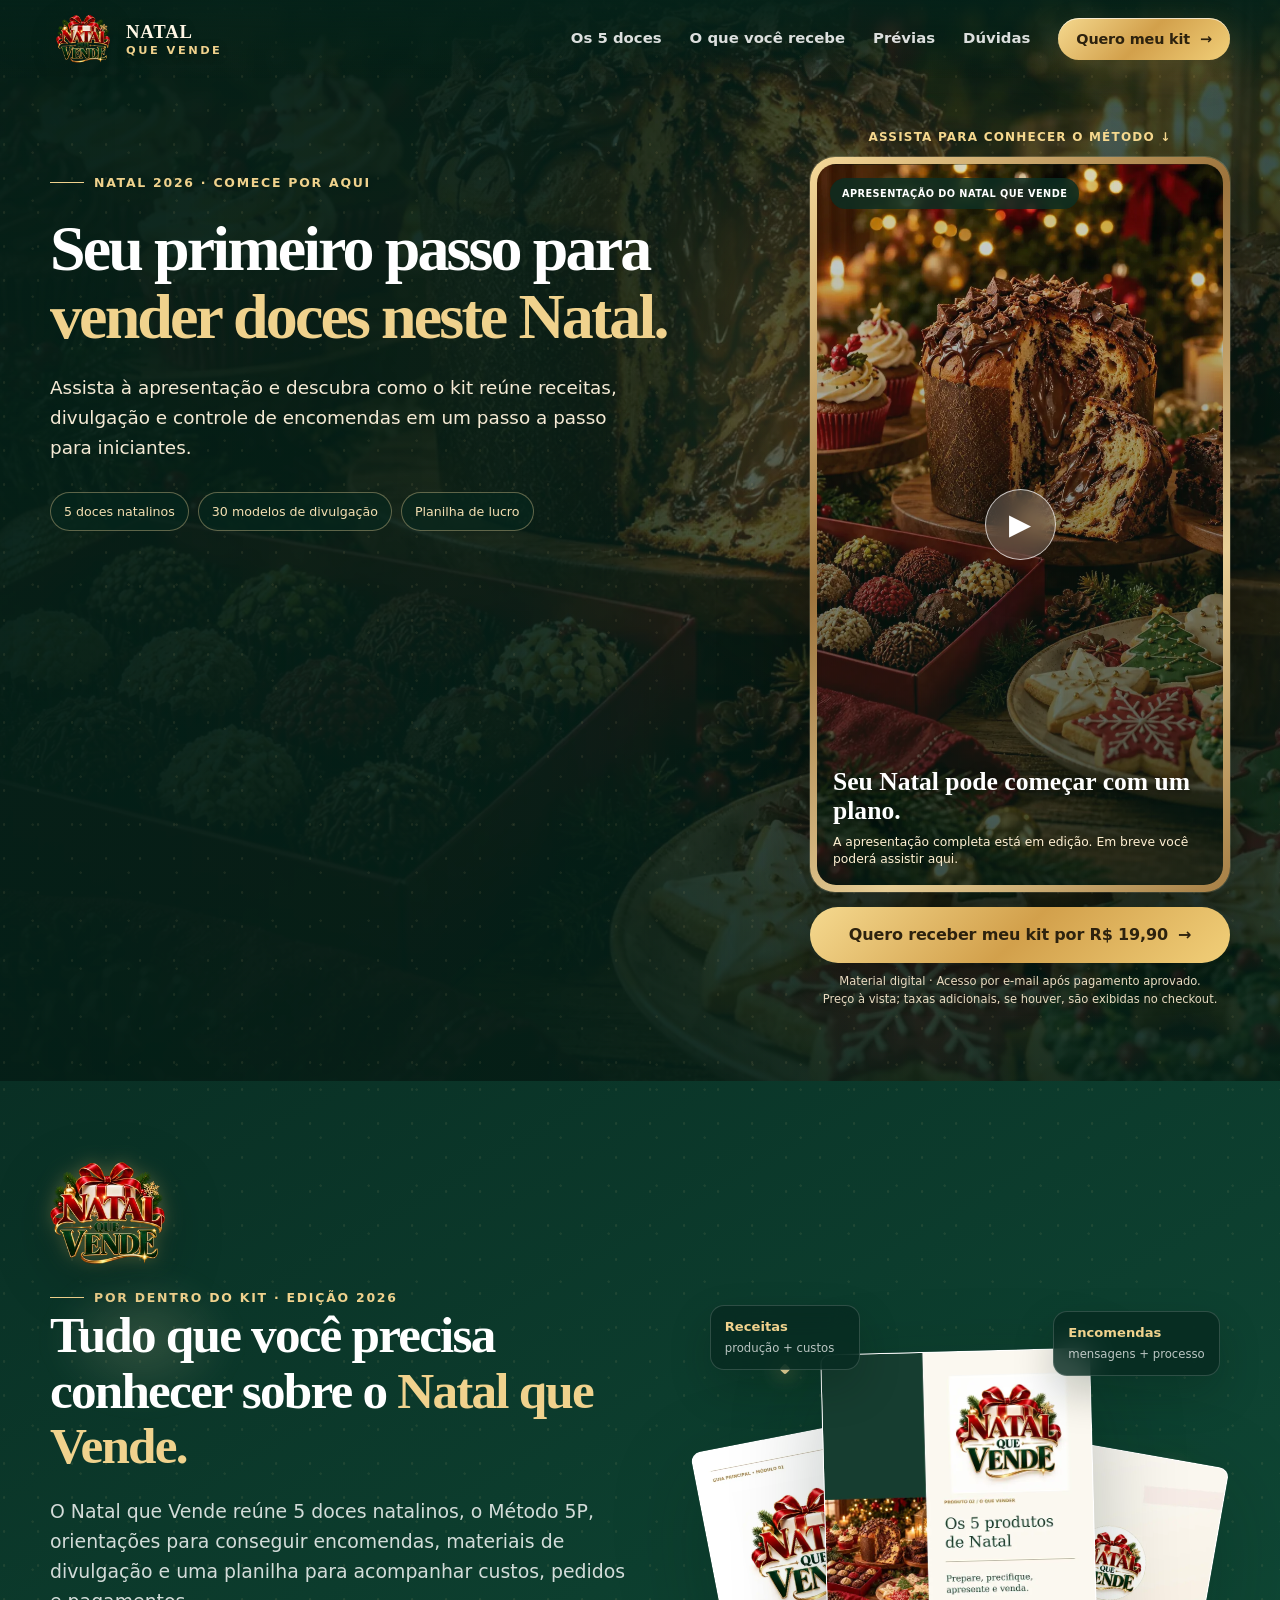
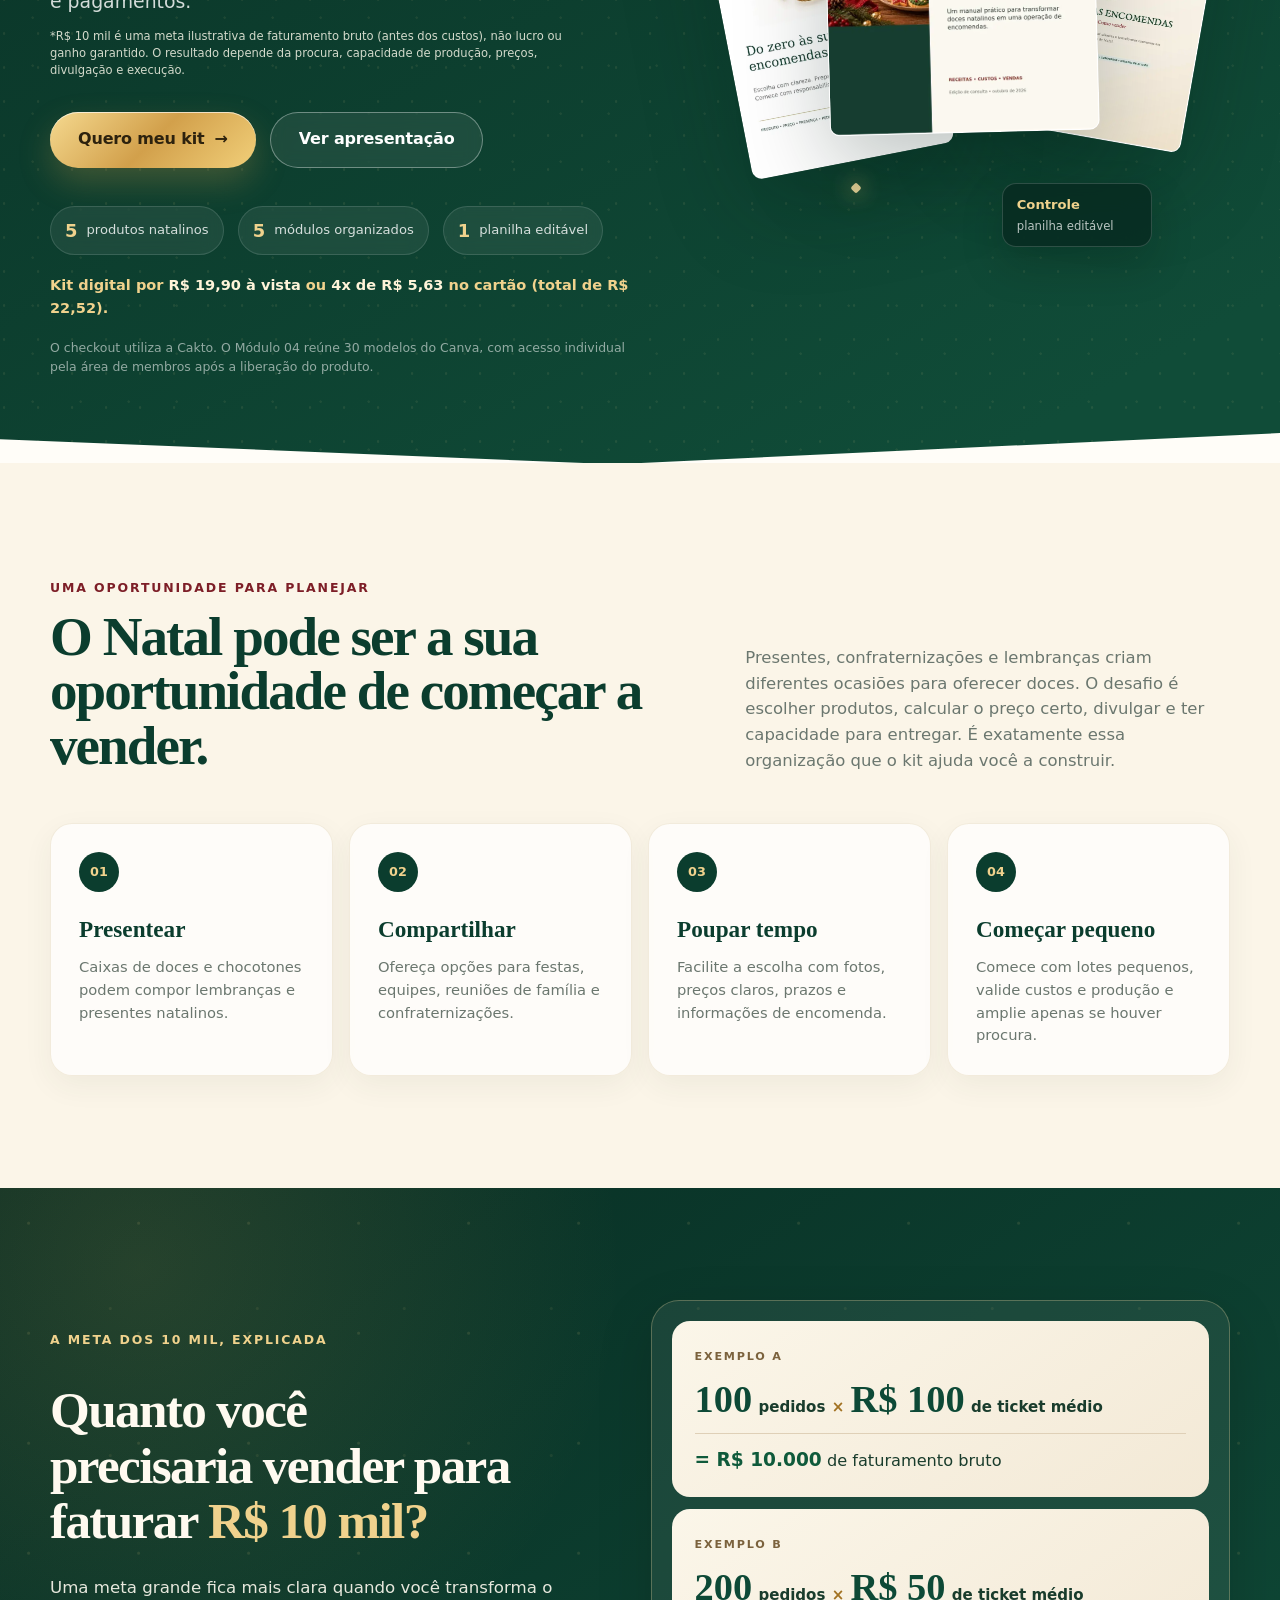
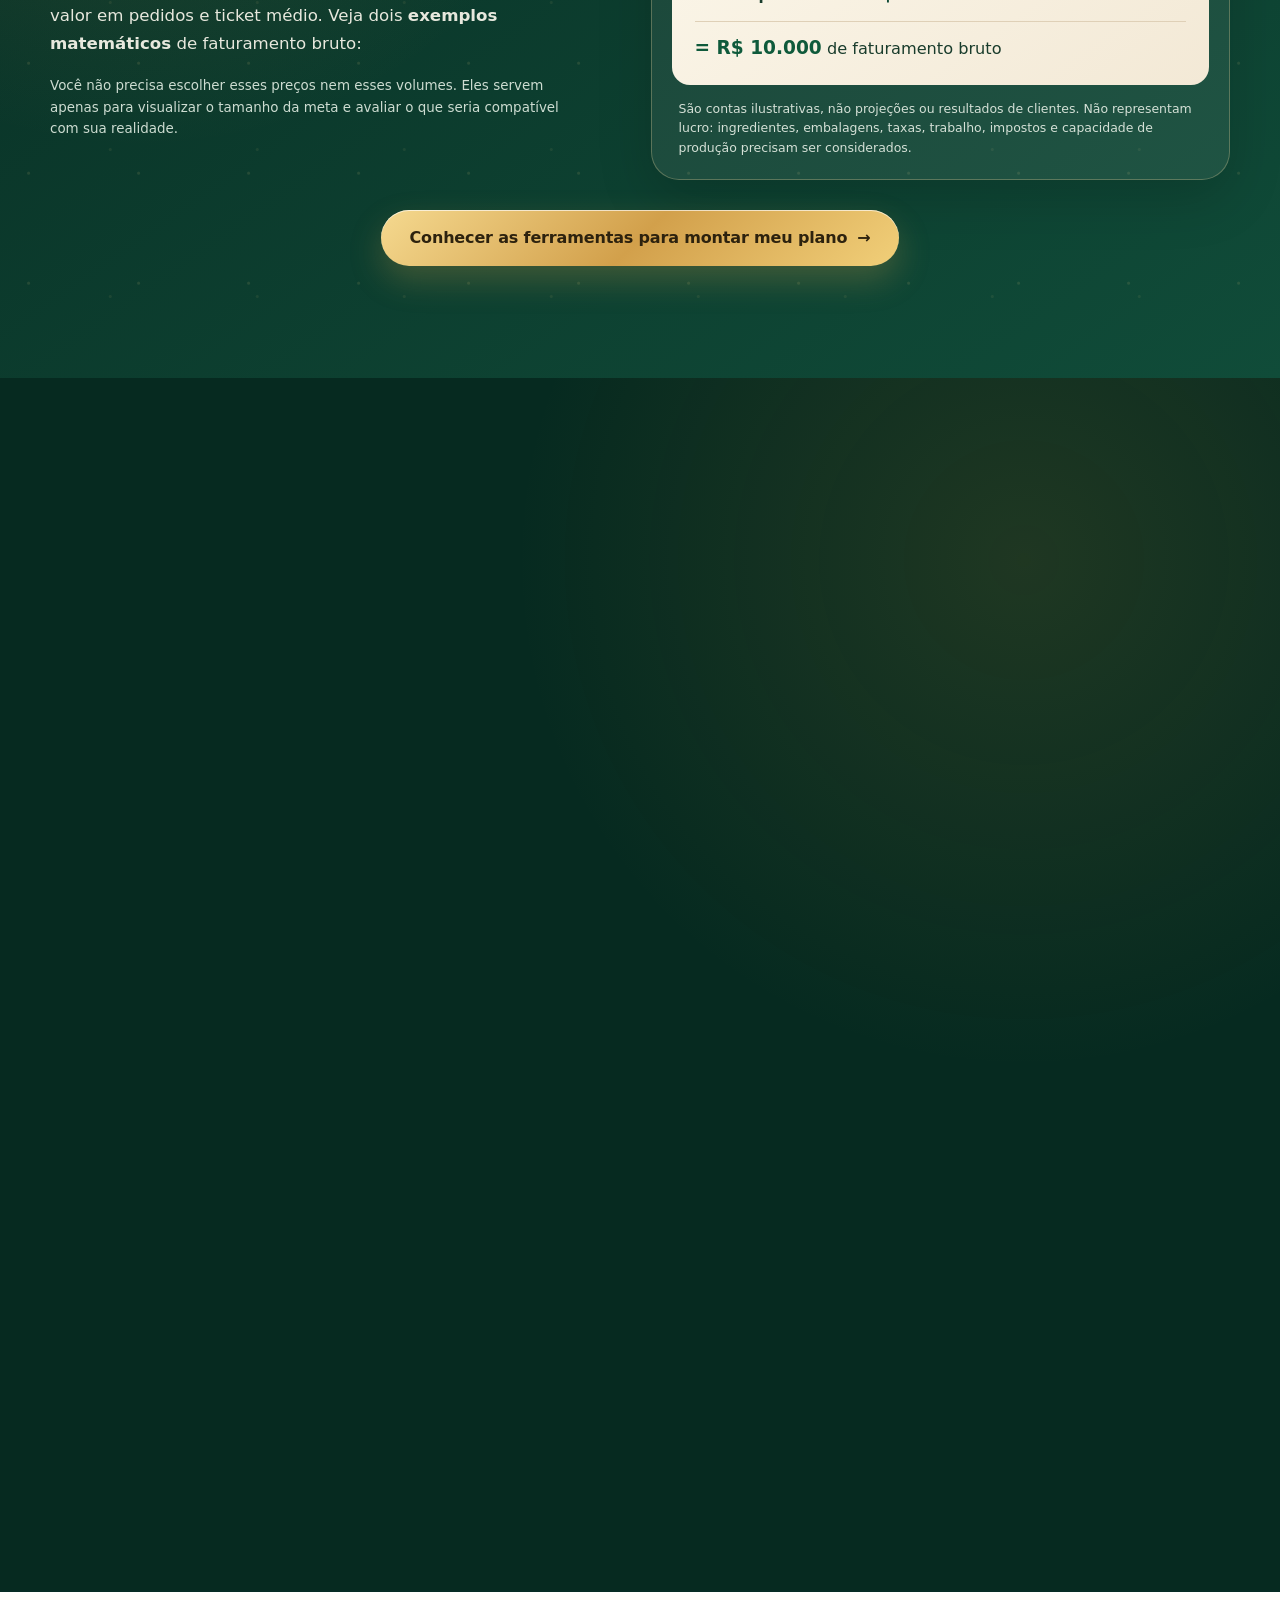
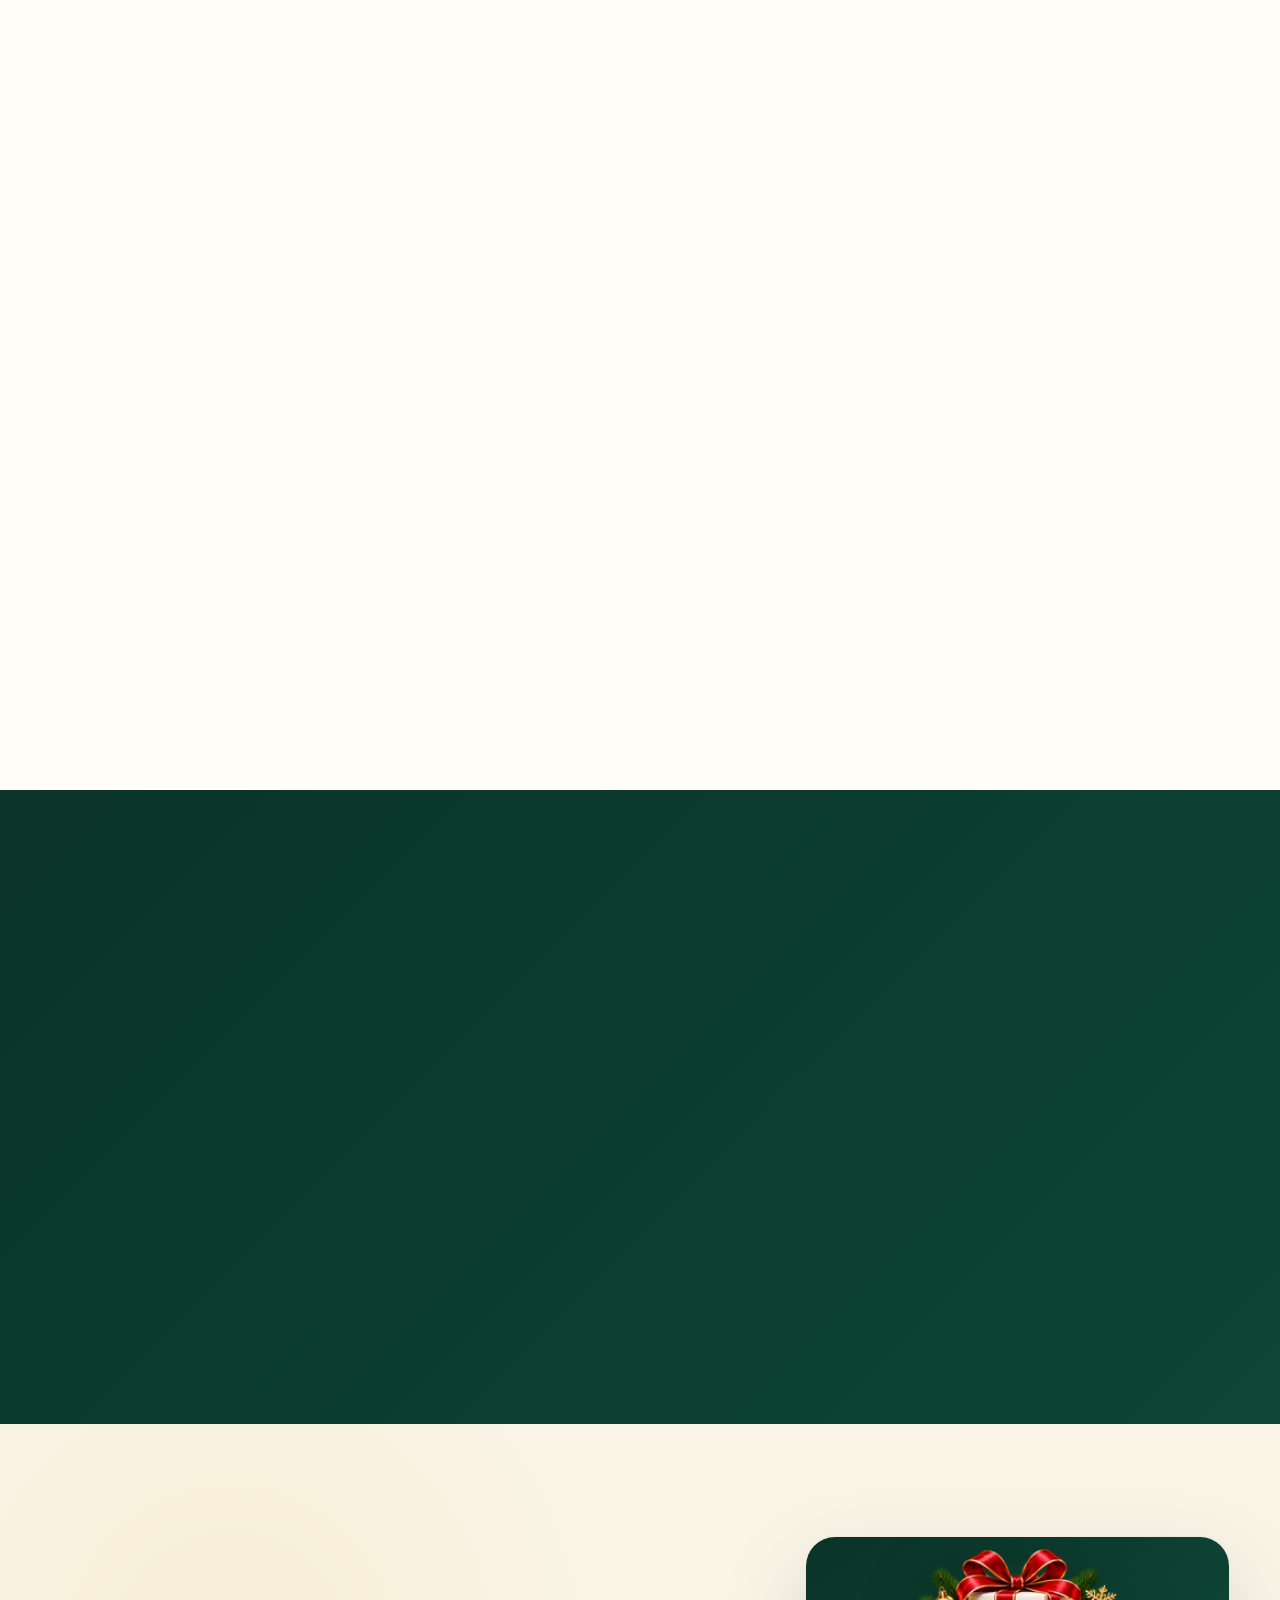
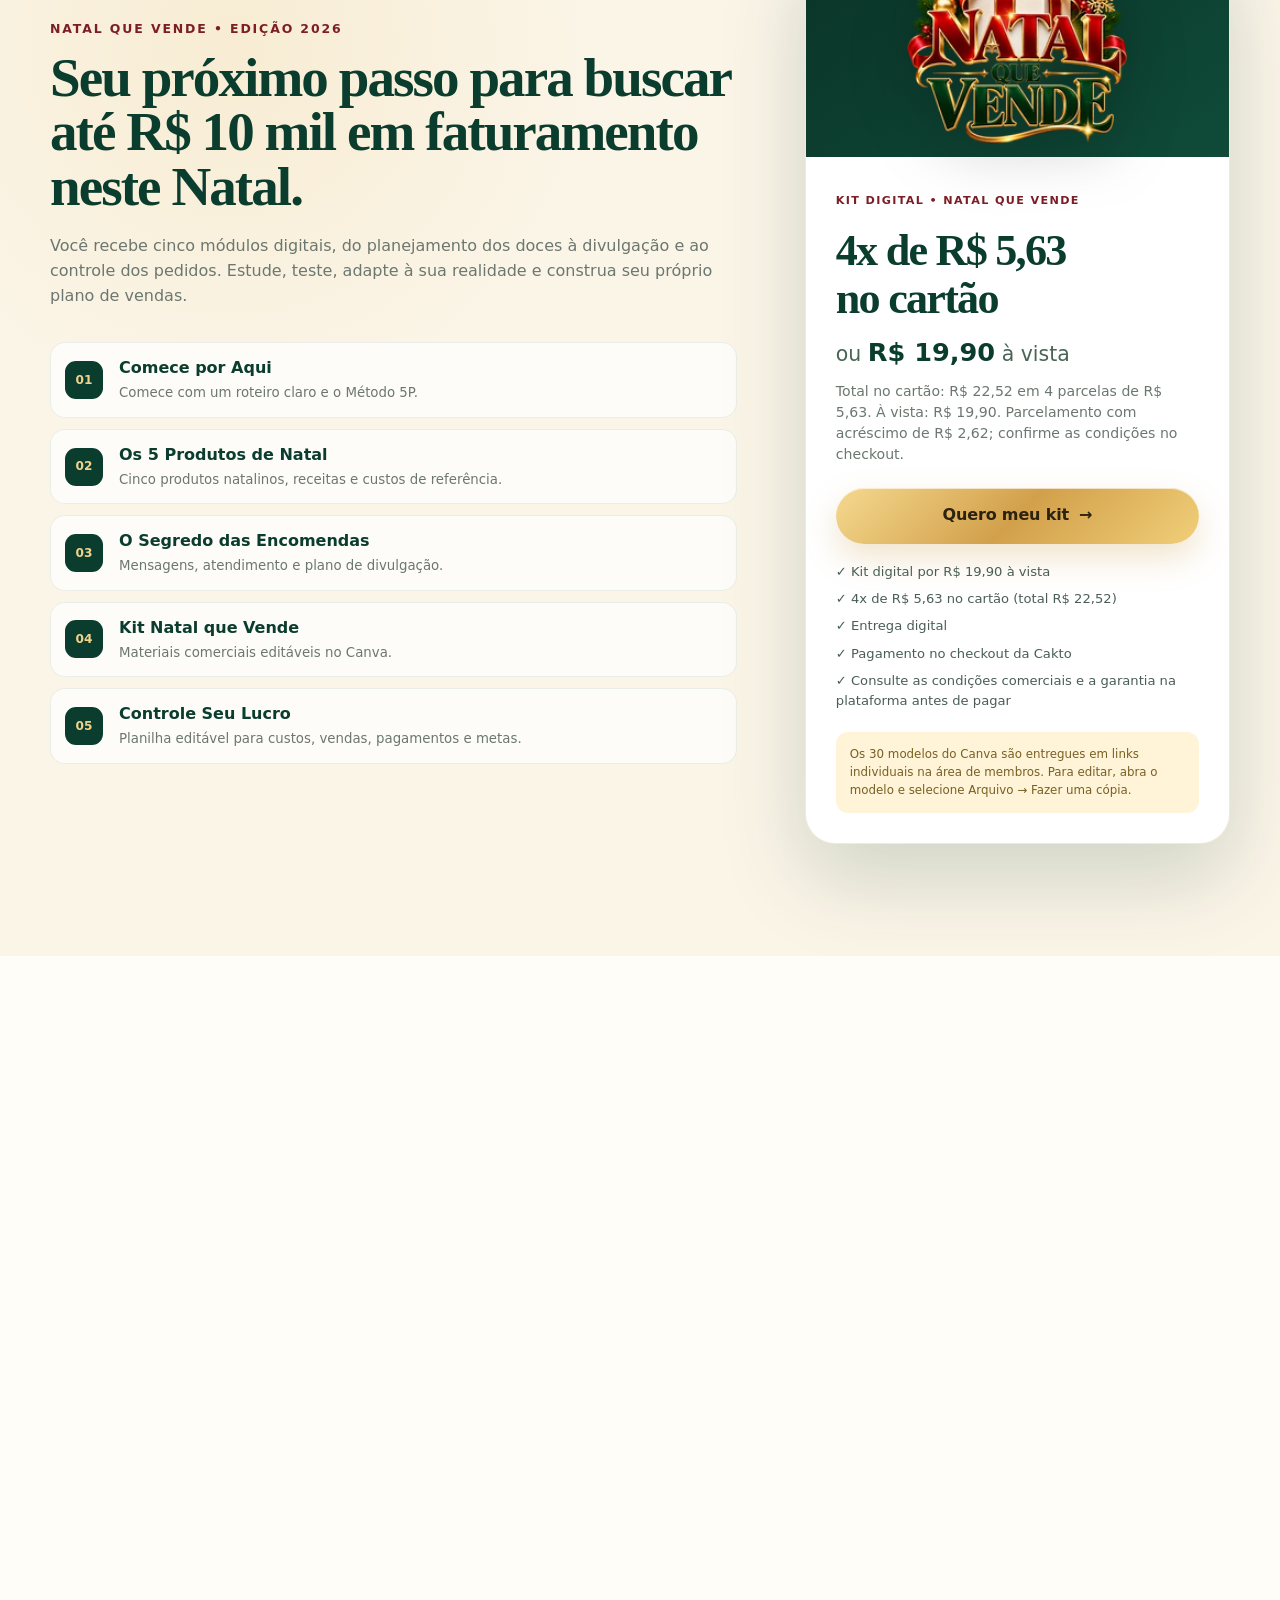
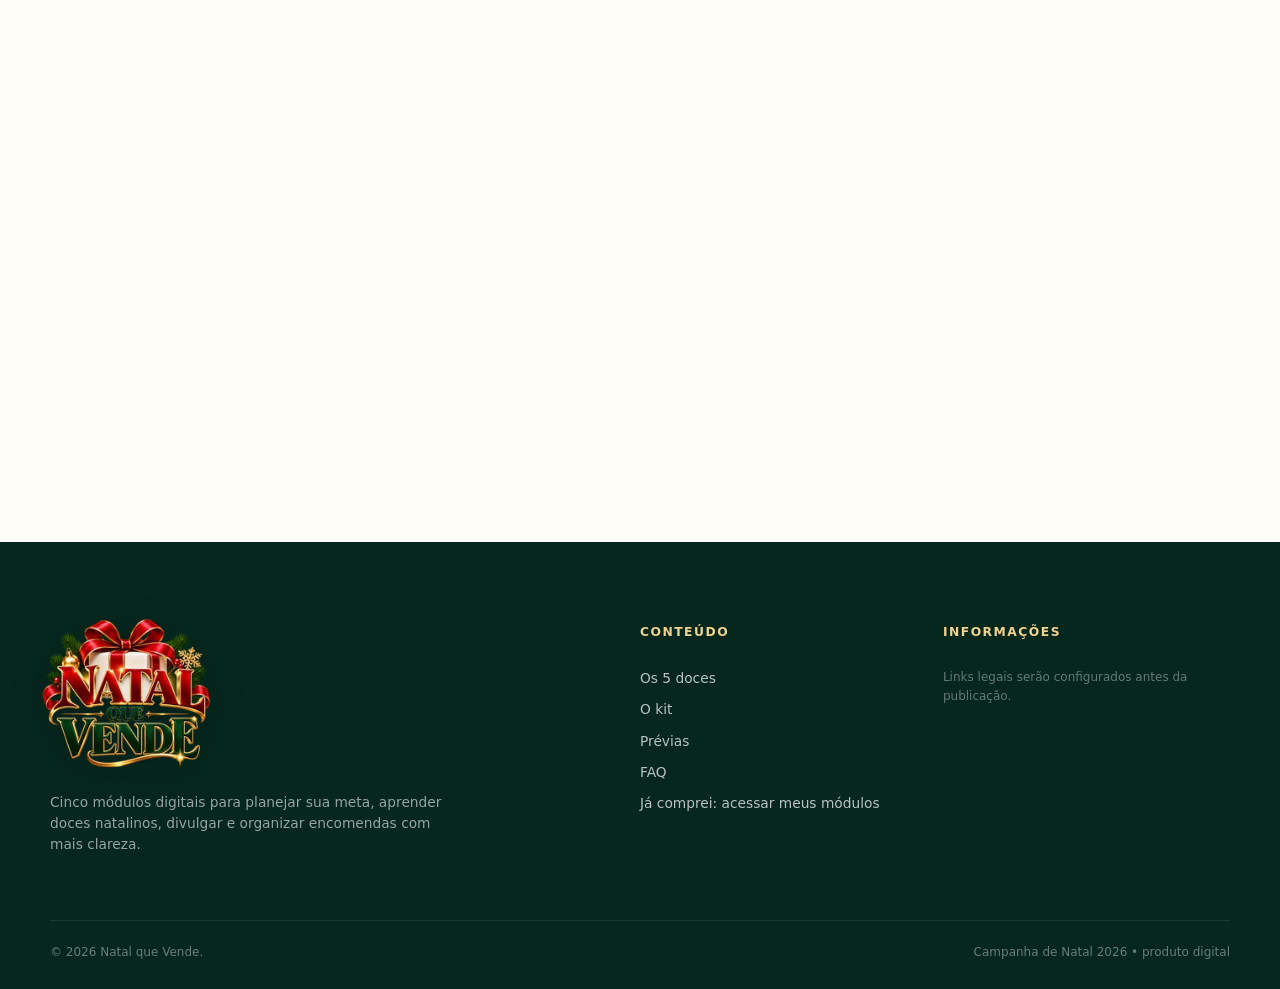
==== commit 81ba2593: "feat: bring vertical VSL and purchase CTA above the fold" ====
--- a/index.html
+++ b/index.html
@@ -23,7 +23,7 @@
   <link rel="preload" href="assets/images/mesa.webp" as="image" type="image/webp" media="(min-width: 641px)" fetchpriority="high">
   <link rel="preload" href="assets/images/mesa-mobile.webp" as="image" type="image/webp" media="(max-width: 640px)" fetchpriority="high">
   <link rel="preload" href="assets/images/logo-natal-que-vende-v2.webp" as="image" type="image/webp" fetchpriority="high">
-  <link rel="stylesheet" href="assets/css/styles.css">
+  <link rel="stylesheet" href="assets/css/styles.css?v=watch-first-20261026">
   <script src="assets/js/config.js" defer></script>
   <script src="assets/js/app.js" defer></script>
 </head>
@@ -47,21 +47,56 @@
   </header>
 
   <main id="conteudo">
-    <section class="hero" id="topo" aria-labelledby="hero-title">
+
+    <section class="hero hero-watch-first" id="topo" aria-labelledby="hero-title">
+      <div class="hero-media" aria-hidden="true"></div>
+      <div class="hero-shade" aria-hidden="true"></div>
+      <div class="hero-glow hero-glow-one" aria-hidden="true"></div>
+      <div class="container watch-layout">
+        <div class="watch-intro reveal">
+          <div class="eyebrow"><span></span> Natal 2026 · Comece por aqui</div>
+          <h1 id="hero-title">Seu primeiro passo para <em>vender doces neste Natal.</em></h1>
+          <p class="watch-lead">Assista à apresentação e descubra como o kit reúne receitas, divulgação e controle de encomendas em um passo a passo para iniciantes.</p>
+          <div class="watch-highlights" aria-label="Destaques do produto"><span>5 doces natalinos</span><span>30 modelos de divulgação</span><span>Planilha de lucro</span></div>
+        </div>
+        <div class="watch-conversion" id="video" aria-label="Vídeo de apresentação e compra do kit">
+          <p class="watch-video-label">Assista para conhecer o método <span aria-hidden="true">↓</span></p>
+        <div class="video-shell watch-player reveal" data-video-shell>
+          <div class="video-poster" data-video-poster role="img" aria-label="Espaço reservado para a apresentação em vídeo do Natal que Vende">
+            <span class="video-badge">Apresentação do Natal que Vende</span>
+            <button class="video-play" type="button" data-video-play aria-label="Assistir à apresentação do Natal que Vende">
+              <span aria-hidden="true">▶</span>
+            </button>
+            <div class="video-poster-copy">
+              <strong>Seu Natal pode começar com um plano.</strong>
+              <span>A apresentação completa está em edição. Em breve você poderá assistir aqui.</span>
+            </div>
+          </div>
+          <div class="video-frame" data-video-frame hidden></div>
+        </div>
+          <div class="watch-checkout">
+            <button class="button button-gold button-large button-full js-checkout" type="button">Quero receber meu kit por R$ 19,90 <span aria-hidden="true">→</span></button>
+            <p class="watch-checkout-note">Material digital · Acesso por e-mail após pagamento aprovado.<br>Preço à vista; taxas adicionais, se houver, são exibidas no checkout.</p>
+          </div>
+        </div>
+      </div>
+    </section>
+
+    <section class="hero hero-details" id="materiais" aria-labelledby="details-title">
       <div class="hero-media" aria-hidden="true"></div>
       <div class="hero-shade" aria-hidden="true"></div>
       <div class="hero-glow hero-glow-one" aria-hidden="true"></div>
       <div class="hero-glow hero-glow-two" aria-hidden="true"></div>
       <div class="container hero-grid">
         <div class="hero-copy reveal">
-          <img class="hero-logo" src="assets/images/logo-natal-que-vende-v2.webp" alt="Natal que Vende" width="200" height="200" fetchpriority="high" decoding="async">
-          <div class="eyebrow"><span></span> Natal 2026 • conteúdo digital</div>
-          <h1 id="hero-title">Descubra o método para buscar <em>até R$ 10.000</em> em faturamento com encomendas neste Natal.</h1>
+          <img class="hero-logo" loading="lazy" src="assets/images/logo-natal-que-vende-v2.webp" alt="Natal que Vende" width="200" height="200" fetchpriority="high" decoding="async">
+          <div class="eyebrow"><span></span> Por dentro do kit · edição 2026</div>
+          <h2 id="details-title" class="details-title">Tudo que você precisa conhecer sobre o <em>Natal que Vende.</em></h2>
           <p class="hero-lead">O Natal que Vende reúne 5 doces natalinos, o Método 5P, orientações para conseguir encomendas, materiais de divulgação e uma planilha para acompanhar custos, pedidos e pagamentos.</p>
           <p class="goal-disclaimer">*R$ 10 mil é uma meta ilustrativa de faturamento bruto (antes dos custos), não lucro ou ganho garantido. O resultado depende da procura, capacidade de produção, preços, divulgação e execução.</p>
           <div class="hero-actions">
-            <button class="button button-gold button-large js-checkout" type="button">Quero conhecer o kit <span aria-hidden="true">→</span></button>
-            <a class="button button-ghost button-large" href="#video">Ver como funciona</a>
+            <button class="button button-gold button-large js-checkout" type="button">Quero meu kit <span aria-hidden="true">→</span></button>
+            <a class="button button-ghost button-large" href="#video">Ver apresentação</a>
           </div>
           <ul class="hero-proof" aria-label="Destaques do kit">
             <li><strong>5</strong><span>produtos natalinos</span></li>
@@ -95,32 +130,6 @@
       <div class="hero-edge" aria-hidden="true"></div>
     </section>
 
-    <section class="section video-section" id="video" aria-labelledby="video-title">
-      <div class="container narrow">
-        <div class="section-heading center reveal">
-          <span class="section-kicker">Descubra o caminho</span>
-          <h2 id="video-title">Veja como organizar sua estratégia para buscar até R$ 10 mil em encomendas neste Natal.</h2>
-          <p>O vídeo vai mostrar como escolher seus produtos, montar um cardápio, calcular preços, divulgar e acompanhar pedidos com os cinco módulos. Enquanto a apresentação oficial é finalizada, explore as prévias reais logo abaixo.</p>
-        </div>
-        <div class="video-shell reveal" data-video-shell>
-          <div class="video-poster" data-video-poster role="img" aria-label="Prévia do vídeo demonstrativo do Natal que Vende">
-            <span class="video-badge">Vídeo demonstrativo</span>
-            <button class="video-play" type="button" data-video-play aria-label="Reproduzir vídeo demonstrativo">
-              <span aria-hidden="true">▶</span>
-            </button>
-            <div class="video-poster-copy">
-              <strong>A meta é sua. O plano começa aqui.</strong>
-              <span>Em breve: vídeo com o Método 5P, os cinco módulos e um exemplo de meta de faturamento.</span>
-            </div>
-          </div>
-          <div class="video-frame" data-video-frame hidden></div>
-        </div>
-        <div class="center section-cta reveal">
-          <button class="button button-pine button-large js-checkout" type="button">Quero conhecer os cinco módulos <span aria-hidden="true">→</span></button>
-        </div>
-      </div>
-    </section>
-
     <section class="section opportunity" aria-labelledby="opportunity-title">
       <div class="container">
         <div class="split-heading reveal">
--- a/assets/css/styles.css
+++ b/assets/css/styles.css
@@ -740,3 +740,69 @@
   .preview-canva-story .preview-canva-heading{font-size:.85rem;}
   .preview-canva-cta{font-size:.45rem;}
 }
+
+
+/* Watch-first VSL: above-fold mobile + premium vertical presentation. */
+.hero-watch-first{min-height:0;display:block;isolation:isolate;background:#082d22;overflow:hidden;}
+.hero-watch-first .hero-media{z-index:-5;}
+.hero-watch-first .hero-shade{z-index:-4;}
+.hero-watch-first .hero-glow{z-index:-3;}
+.hero-watch-first::before{z-index:-2;}
+.watch-layout{display:grid;grid-template-columns:minmax(0,1fr) minmax(330px,420px);align-items:start;gap:clamp(26px,5vw,80px);padding:clamp(105px,10vw,148px) 0 72px;}
+.watch-intro{padding-top:clamp(10px,3vw,58px);max-width:680px;}
+.watch-intro h1{font-family:Georgia,"Times New Roman",serif;font-size:clamp(2.7rem,5vw,4.9rem);letter-spacing:-.045em;line-height:1.07;margin:22px 0 21px;text-wrap:balance;}
+.watch-intro h1 em{color:#f0d28d;font-style:normal;}
+.watch-lead{color:#f5ead5;line-height:1.65;font-size:clamp(.98rem,1.6vw,1.15rem);max-width:590px;}
+.watch-highlights{display:flex;flex-wrap:wrap;gap:9px;margin-top:28px;}
+.watch-highlights span{padding:9px 13px;border:1px solid rgba(244,214,156,.37);border-radius:999px;background:rgba(6,40,29,.62);font-size:.79rem;color:#f4dfb2;}
+.watch-conversion{min-width:0;max-width:420px;width:100%;justify-self:center;scroll-margin-top:80px;}
+.watch-video-label{text-align:center;font-size:.75rem;letter-spacing:.1em;text-transform:uppercase;font-weight:800;color:#f6d88e;margin:0 0 10px;}
+.watch-player{width:100%;max-width:420px;padding:7px;border-radius:25px;background:linear-gradient(135deg,#f5d899,#9d743d 38%,#e8cf97 70%,#a67f45);box-shadow:0 30px 85px rgba(0,0,0,.45),0 0 0 1px rgba(250,227,176,.22);overflow:hidden;}
+.watch-player .video-poster{min-height:0;aspect-ratio:9/16;border-radius:19px;background-position:center;background-color:#12392d;}
+.watch-player .video-frame{aspect-ratio:9/16;border-radius:19px;}
+.watch-player .video-badge{top:14px;left:13px;font-size:.61rem;letter-spacing:.045em;}
+.watch-player .video-play{width:71px;height:71px;min-width:71px;min-height:71px;}
+.watch-player .video-poster-copy{display:flex;flex-direction:column;align-items:flex-start;gap:8px;left:16px;right:16px;bottom:17px;}
+.watch-player .video-poster-copy strong{font-size:clamp(1.28rem,2vw,1.75rem);line-height:1.15;text-shadow:0 2px 12px #0009;}
+.watch-player .video-poster-copy span{text-align:left;color:#fff0d3;font-size:.77rem;line-height:1.4;max-width:100%;}
+.watch-checkout{text-align:center;margin-top:15px;}
+.watch-checkout .button{white-space:normal;line-height:1.25;padding:15px 13px;min-height:56px;box-shadow:0 14px 32px rgba(0,0,0,.24);}
+.watch-checkout-note{font-size:.72rem;line-height:1.55;color:#e8dac0;margin:10px 0 0;}
+.hero-details{background:linear-gradient(150deg,#092f24 0%,#104c38 90%);min-height:0;}
+.hero-details .hero-media,.hero-details .hero-shade,.hero-details .hero-glow{display:none;}
+.hero-details .hero-grid{padding:75px 0 87px;}
+.hero-details .details-title{font-family:Georgia,"Times New Roman",serif;letter-spacing:-.035em;line-height:1.08;font-size:clamp(2.3rem,4vw,4.1rem);margin:0;}
+.hero-details .details-title em{font-style:normal;color:#f0d28d;}
+.hero-details .hero-visual{min-height:550px;}
+.hero-details .hero-logo{width:115px;}
+@media(max-width:860px){
+ .watch-layout{grid-template-columns:1fr;gap:22px;padding:90px 0 58px;}
+ .watch-intro{padding:0;max-width:650px;}
+ .watch-intro h1{font-size:clamp(2.4rem,6.3vw,3.45rem);margin:14px 0 12px;}
+ .watch-lead{margin:0;}
+ .watch-highlights{margin-top:14px;}
+ .watch-conversion{max-width:390px;}
+ .hero-details .hero-grid{padding:66px 0 54px;}
+}
+@media(max-width:640px){
+ .watch-layout{padding:76px 0 50px;gap:14px;}
+ .watch-intro h1{font-size:clamp(2rem,8.1vw,2.45rem);line-height:1.09;margin:10px 0 9px;}
+ .watch-intro .eyebrow{font-size:.63rem;letter-spacing:.095em;}
+ .watch-lead{font-size:.84rem;line-height:1.42;margin:0;max-width:40rem;}
+ .watch-highlights{display:none;}
+ .watch-conversion{width:min(100%,310px);max-width:310px;scroll-margin-top:35px;}
+ .watch-video-label{font-size:.67rem;margin-bottom:7px;}
+ .watch-player{padding:5px;border-radius:19px;}
+ .watch-player .video-poster,.watch-player .video-frame{border-radius:14px;}
+ .watch-player .video-poster-copy{bottom:12px;left:13px;right:13px;}
+ .watch-player .video-poster-copy strong{font-size:1.24rem;}
+ .watch-player .video-poster-copy span{font-size:.72rem;}
+ .watch-player .video-badge{top:10px;left:10px;}
+ .watch-checkout .button{font-size:.89rem;min-height:52px;}
+ .watch-checkout-note{font-size:.68rem;}
+ .hero-details .hero-grid{padding:54px 0 40px;}
+ .hero-details .details-title{font-size:clamp(2rem,8vw,2.7rem);}
+ .hero-details .hero-visual{min-height:425px;}
+ .hero-details .hero-logo{display:none;}
+}
+@media(max-width:360px){.watch-layout{padding-top:74px}.watch-intro h1{font-size:1.94rem}.watch-conversion{width:min(100%,290px)}}
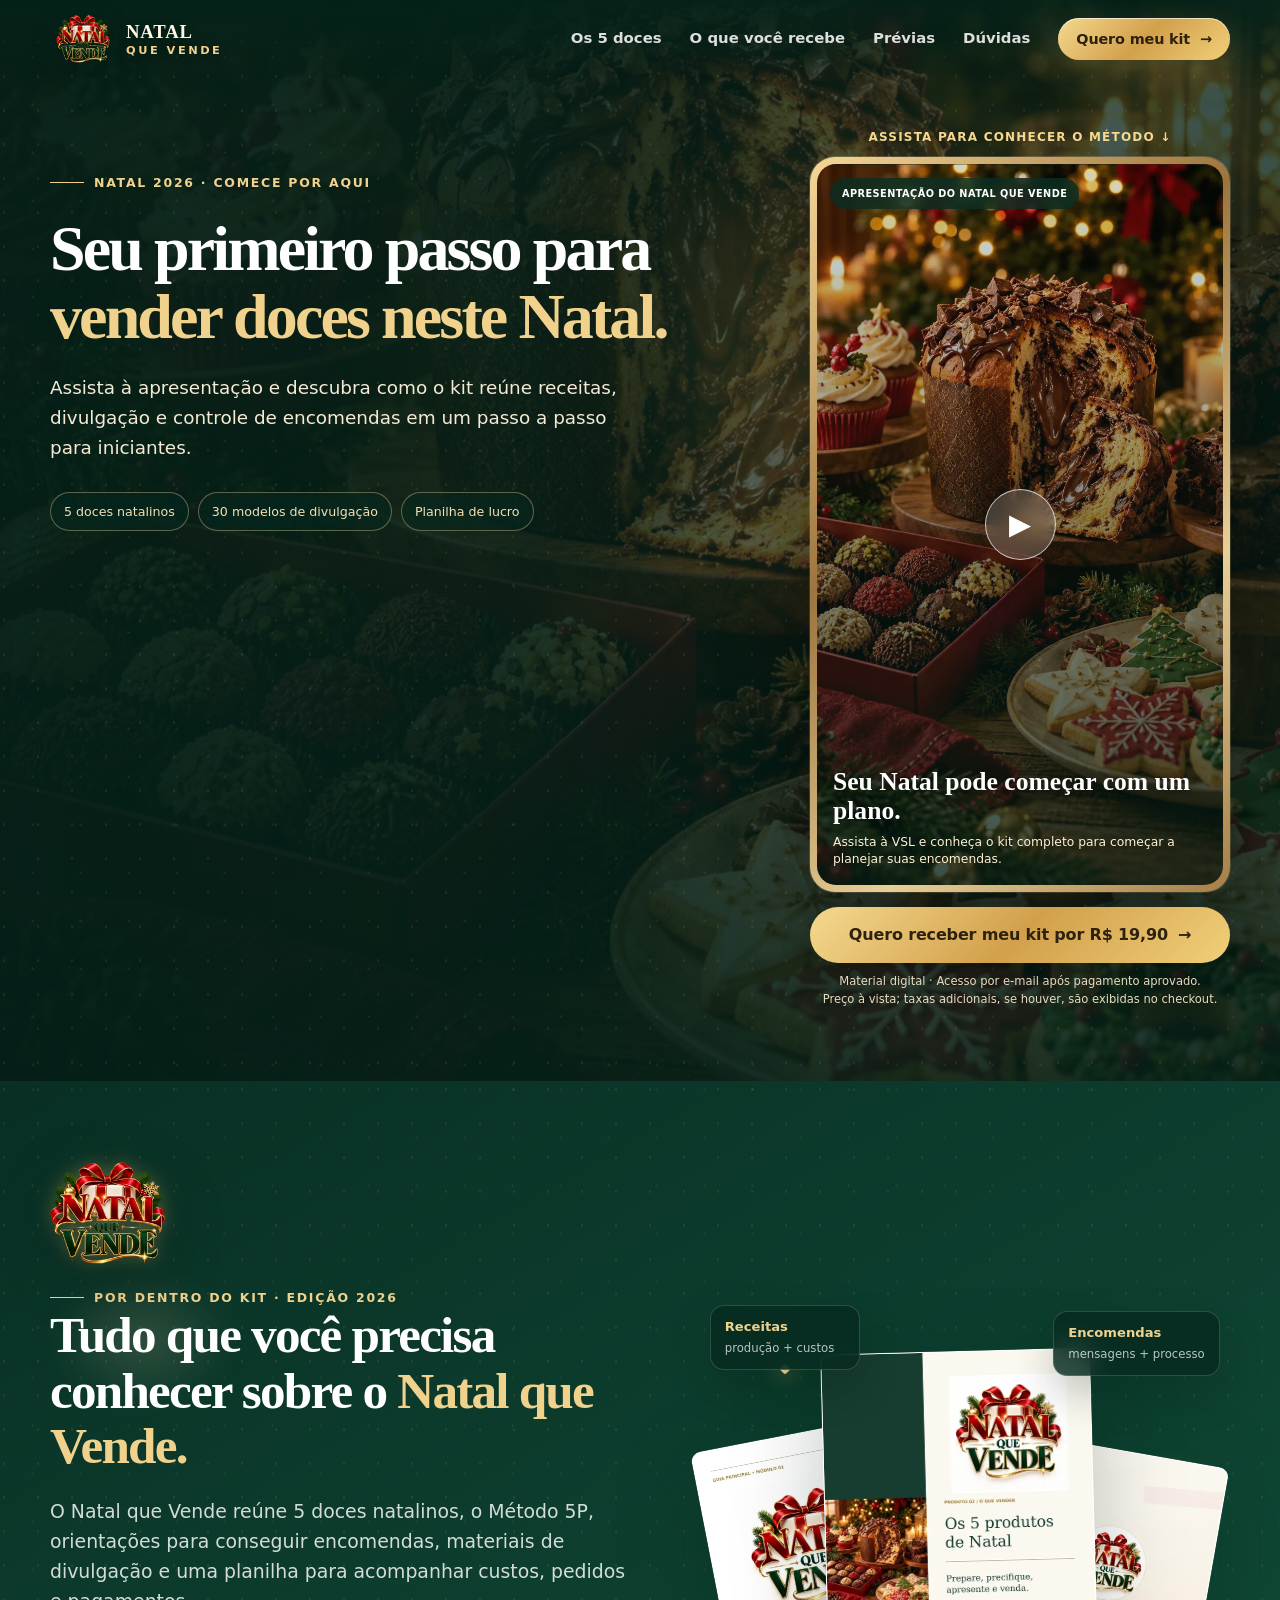
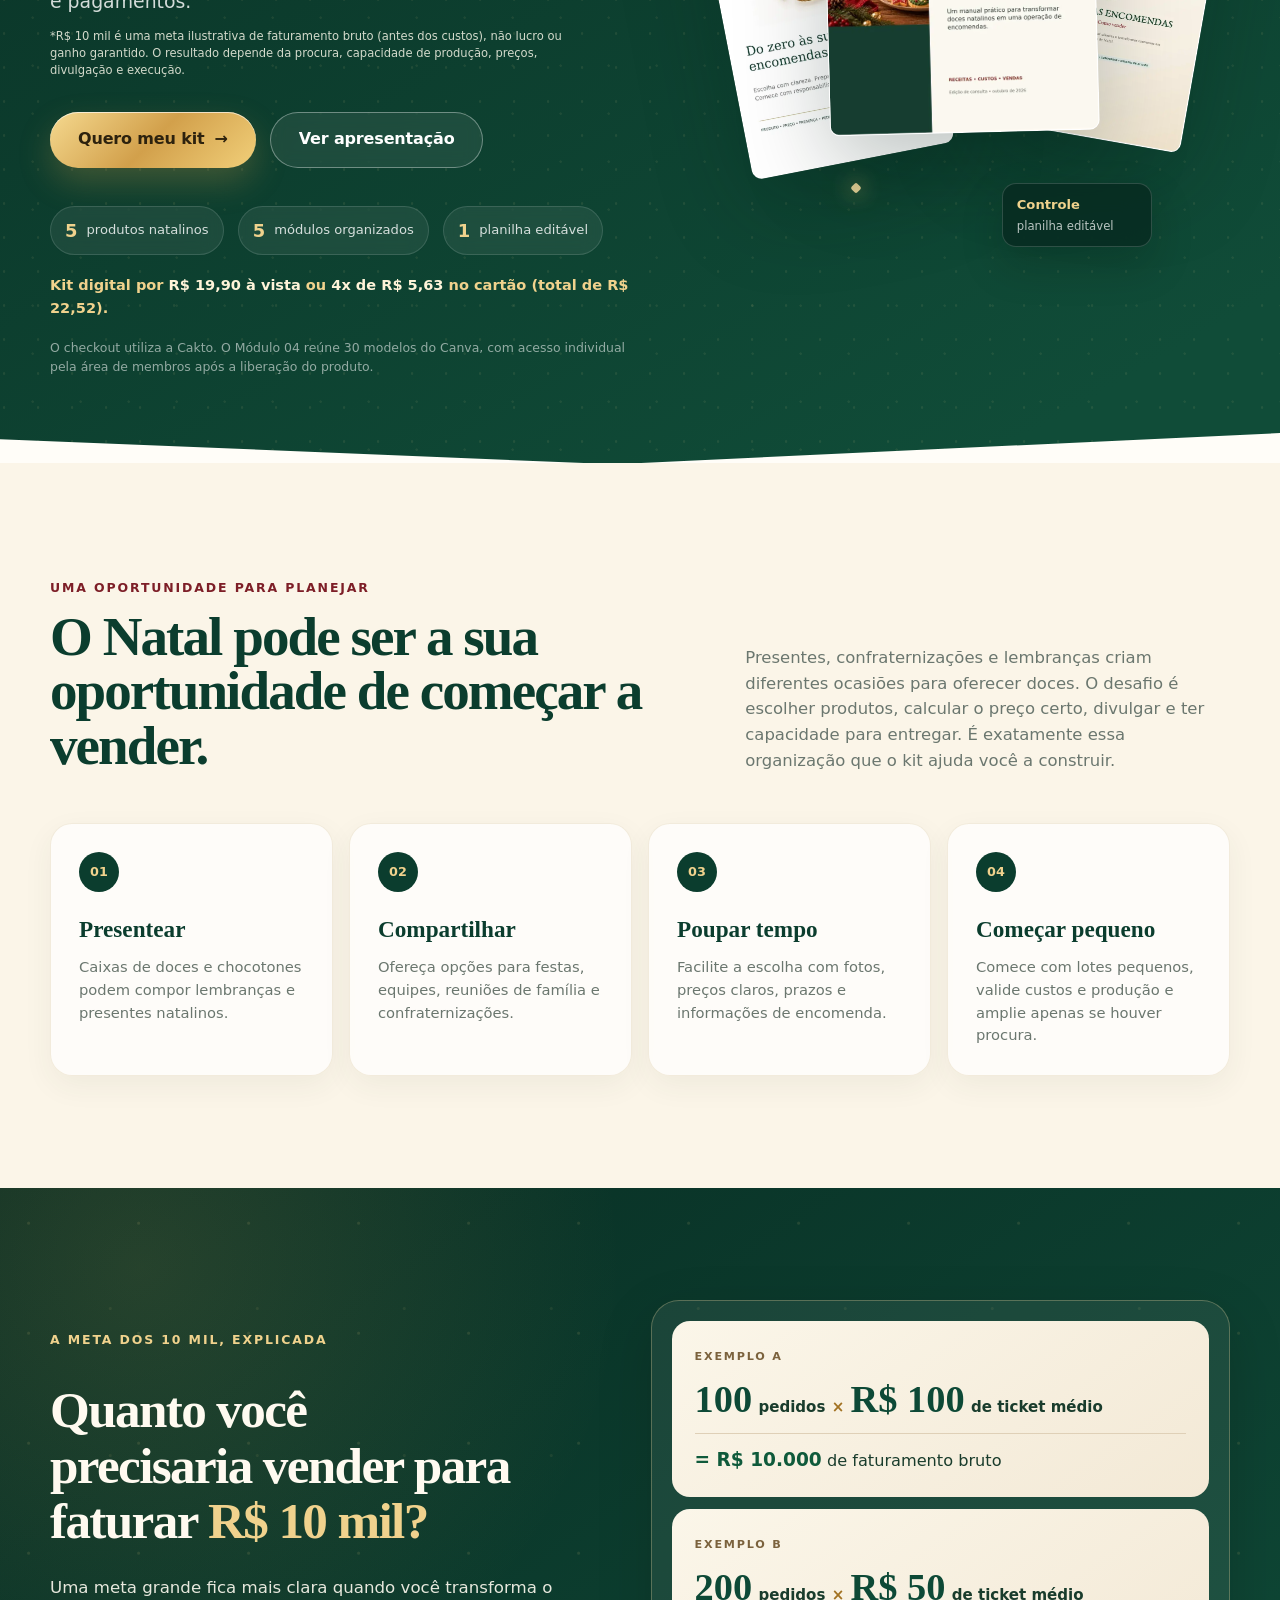
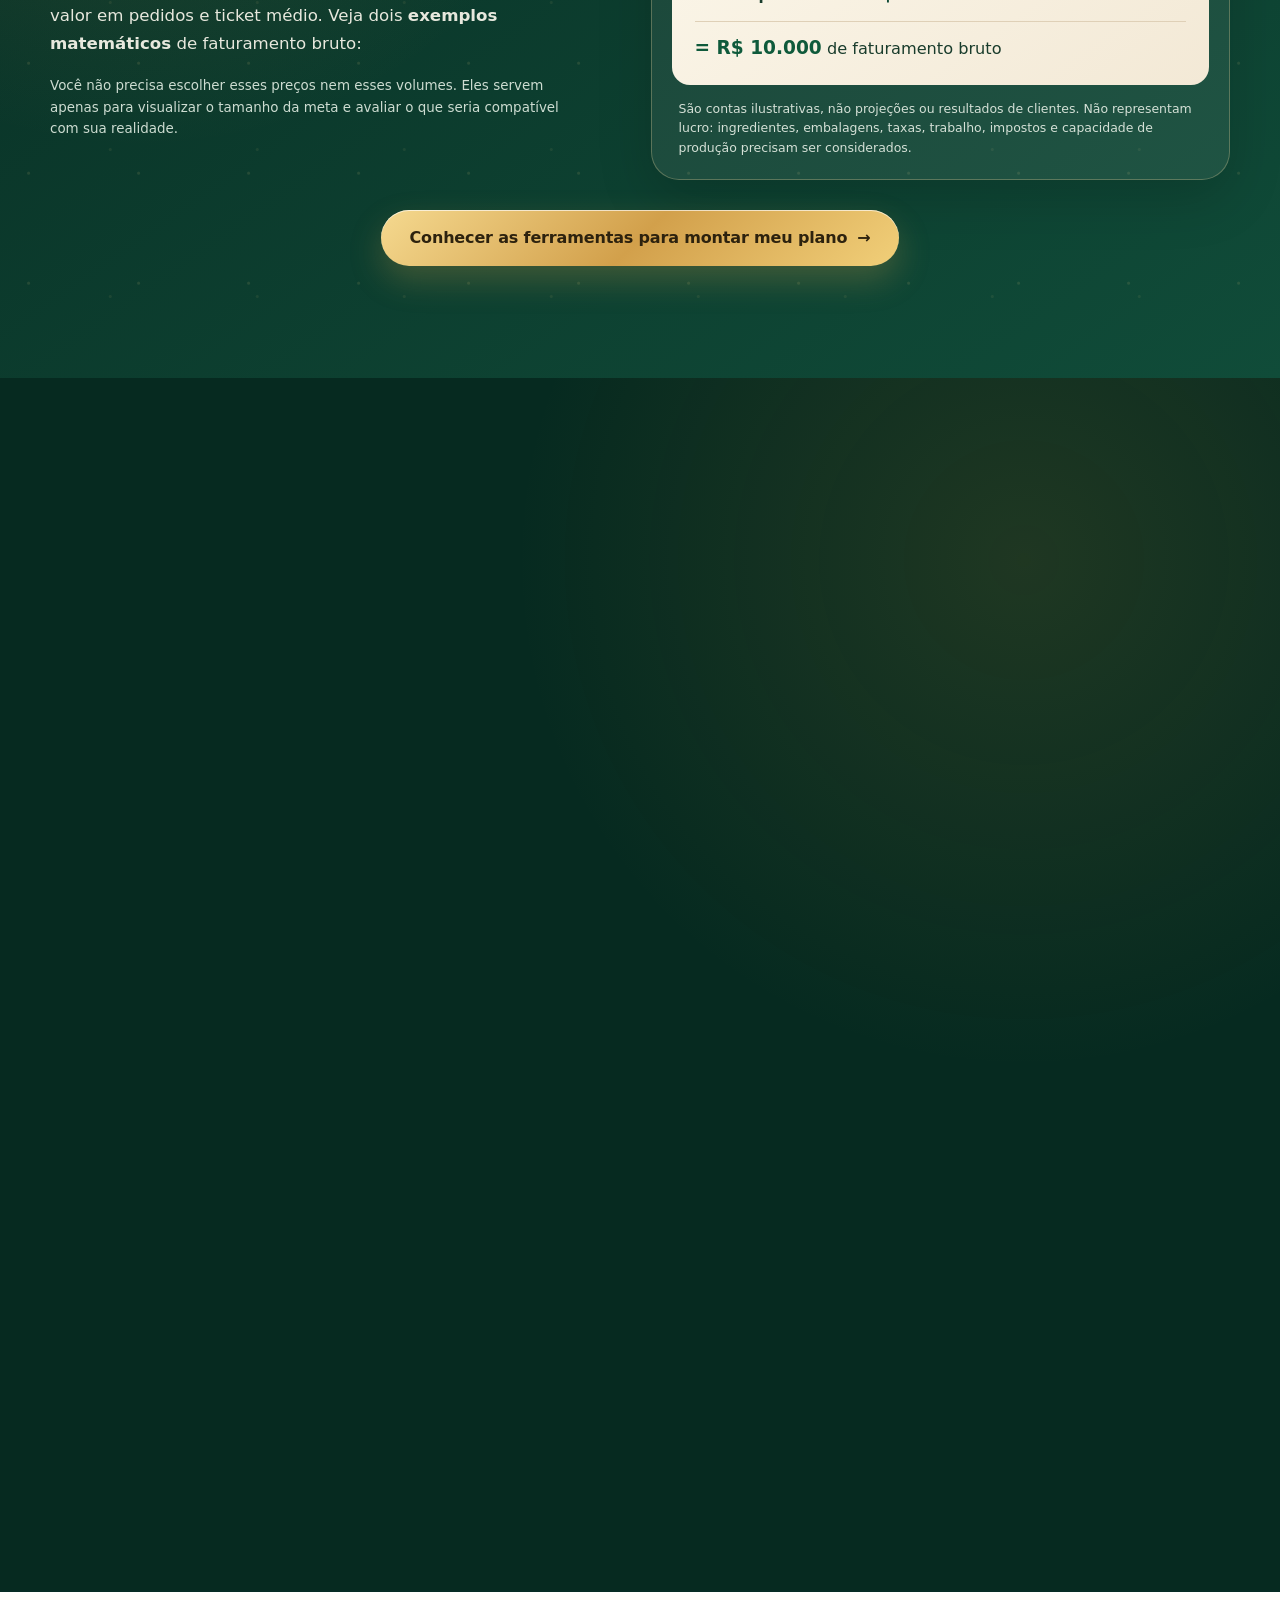
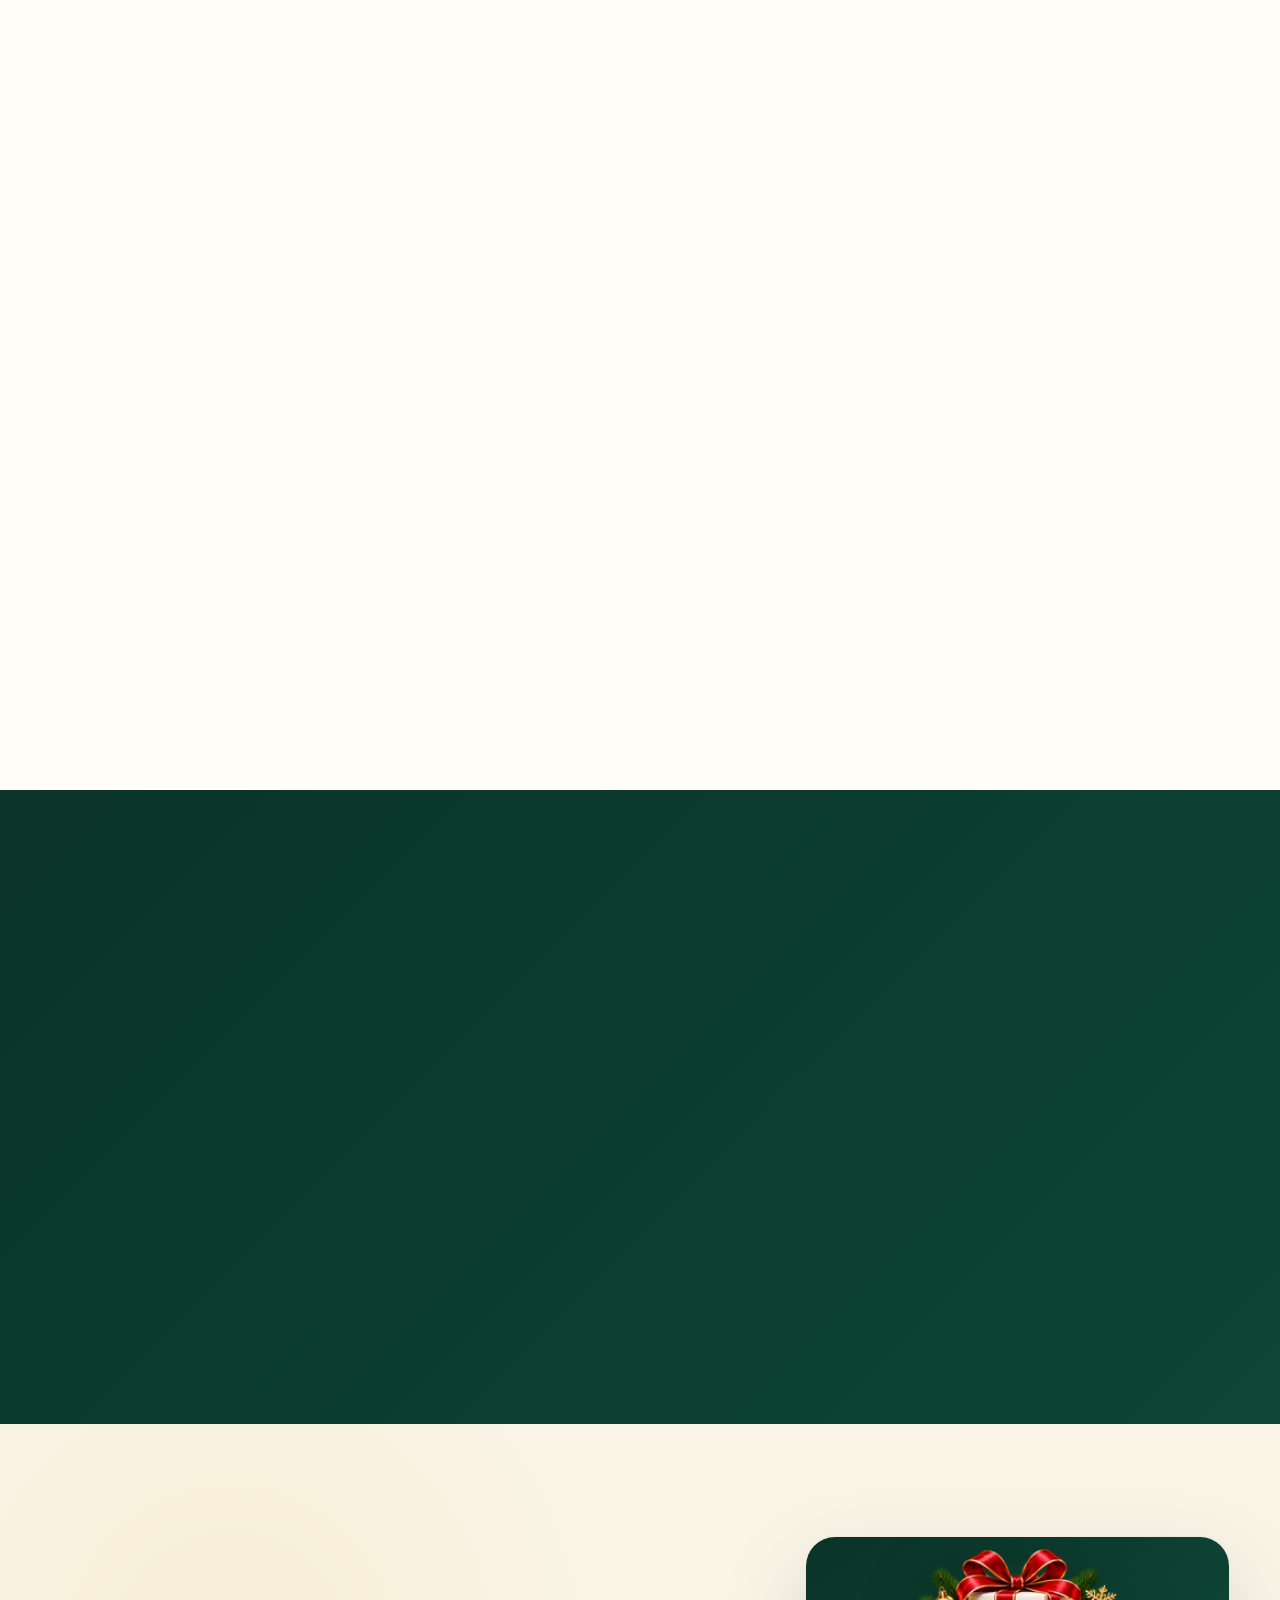
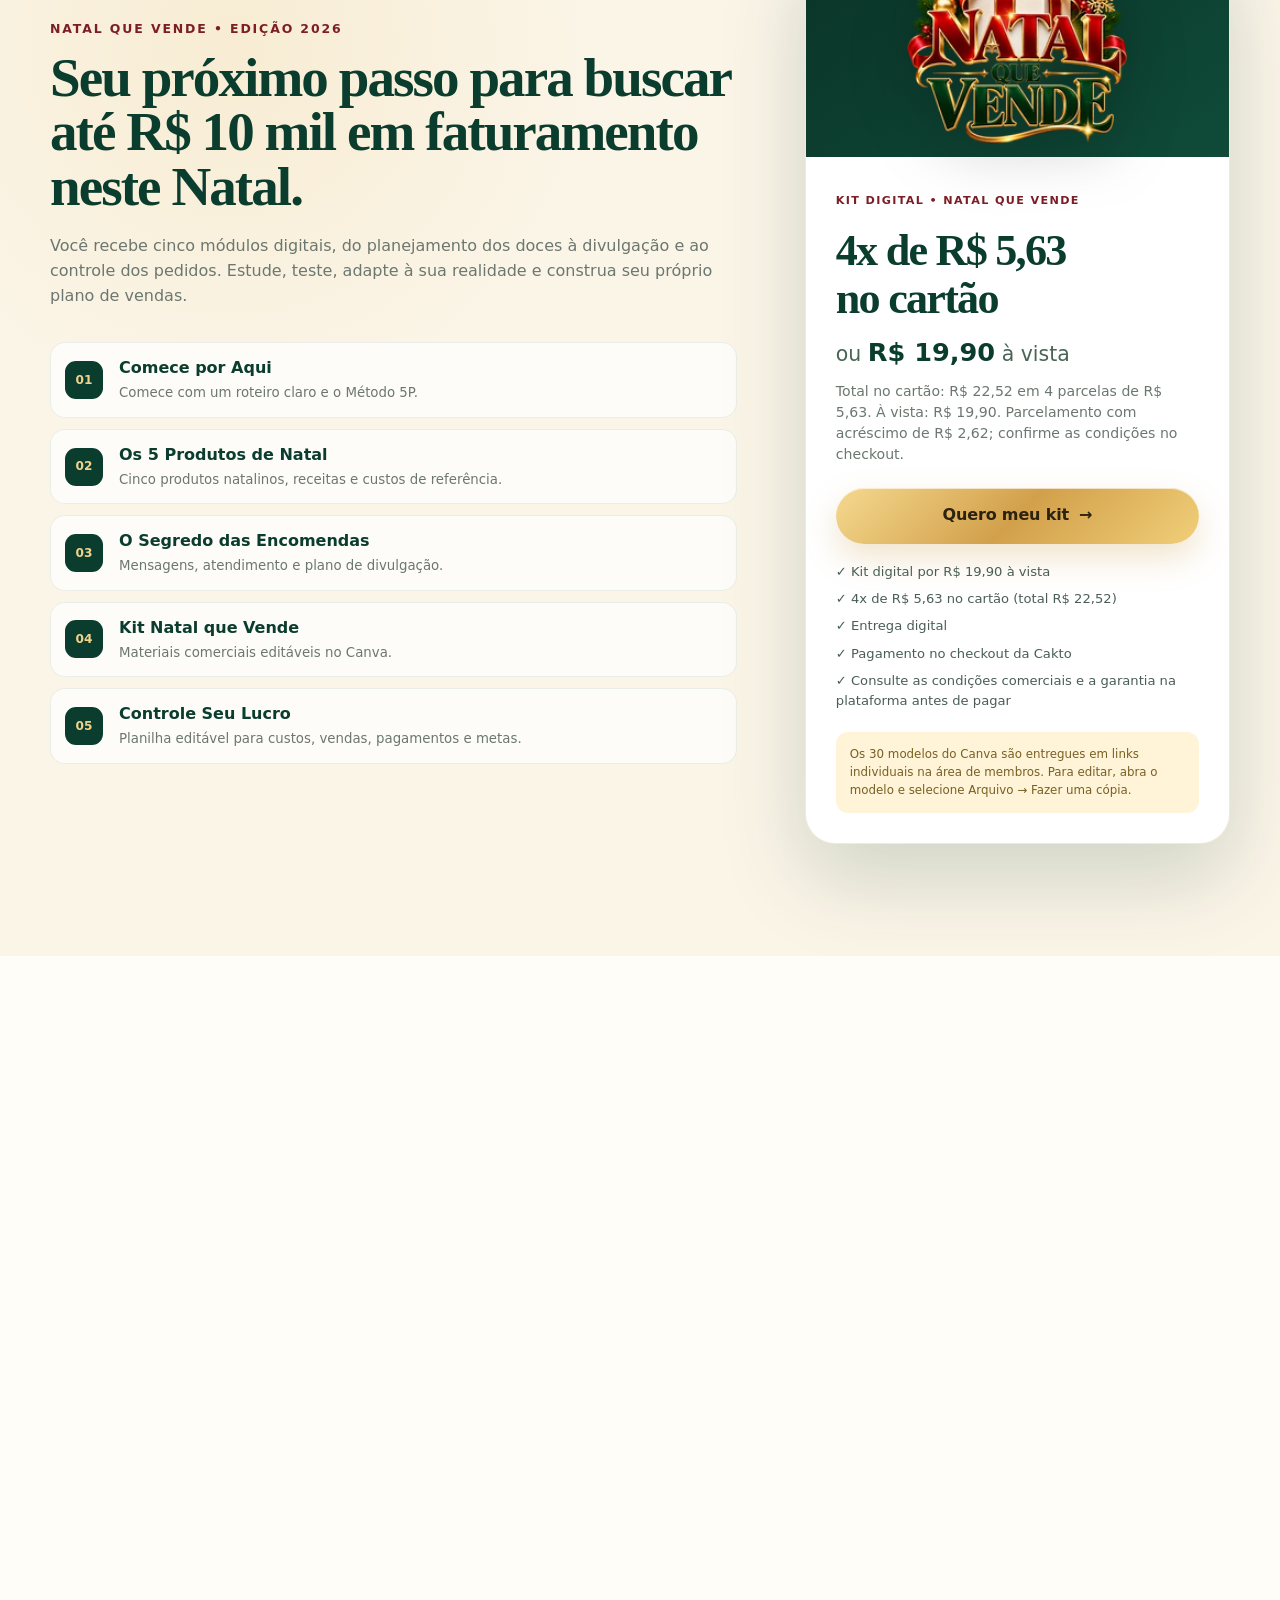
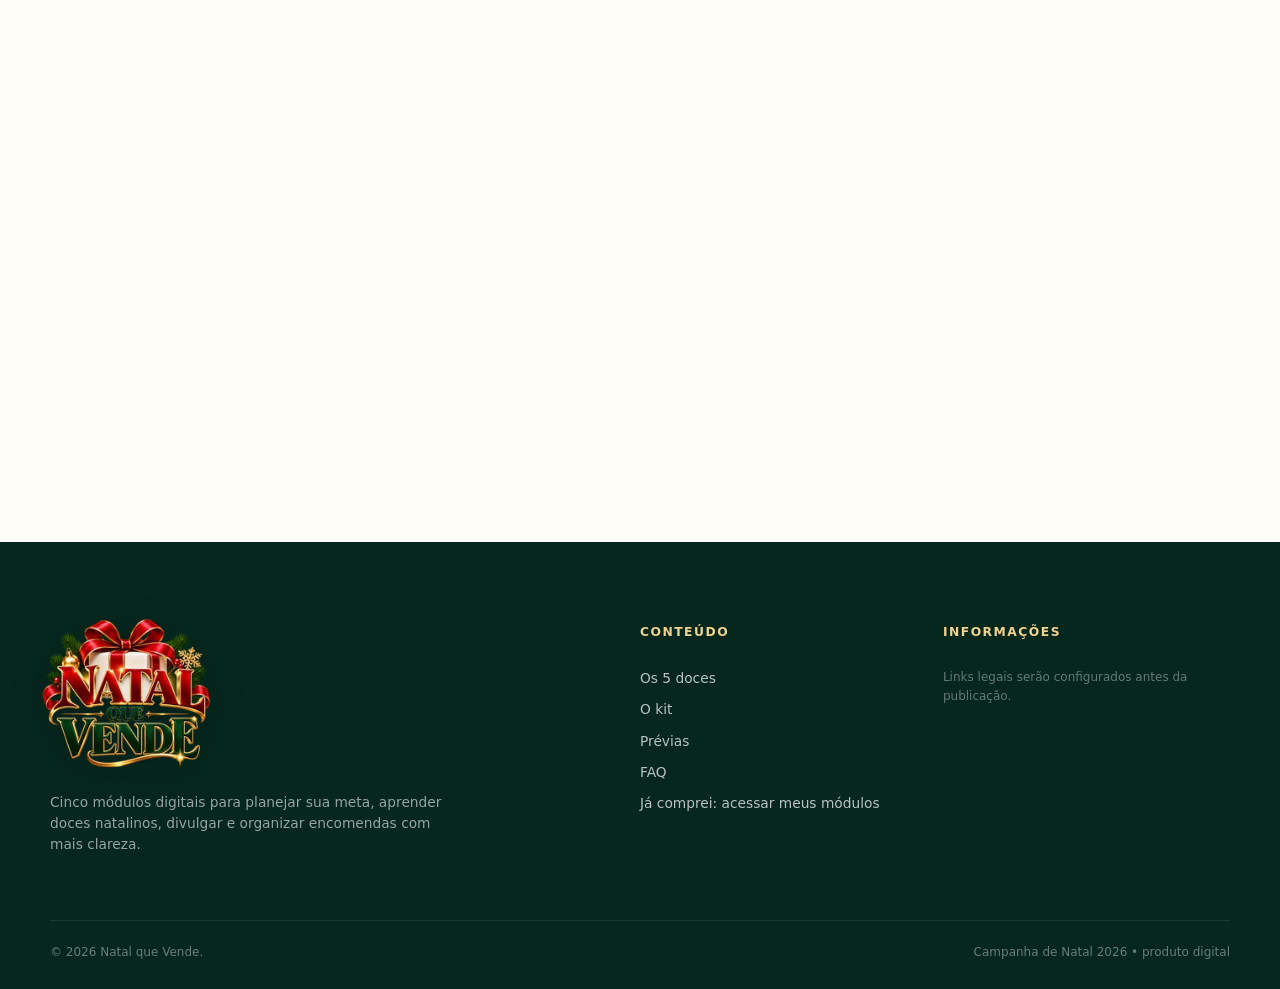
==== commit b41dcc22: "feat: activate uploaded VSL V1 in landing page video player" ====
--- a/index.html
+++ b/index.html
@@ -24,8 +24,8 @@
   <link rel="preload" href="assets/images/mesa-mobile.webp" as="image" type="image/webp" media="(max-width: 640px)" fetchpriority="high">
   <link rel="preload" href="assets/images/logo-natal-que-vende-v2.webp" as="image" type="image/webp" fetchpriority="high">
   <link rel="stylesheet" href="assets/css/styles.css?v=watch-first-20261026">
-  <script src="assets/js/config.js" defer></script>
-  <script src="assets/js/app.js" defer></script>
+  <script src="assets/js/config.js?v=vsl1" defer></script>
+  <script src="assets/js/app.js?v=vsl1" defer></script>
 </head>
 <body>
   <a class="skip-link" href="#conteudo">Pular para o conteúdo</a>
@@ -62,14 +62,14 @@
         <div class="watch-conversion" id="video" aria-label="Vídeo de apresentação e compra do kit">
           <p class="watch-video-label">Assista para conhecer o método <span aria-hidden="true">↓</span></p>
         <div class="video-shell watch-player reveal" data-video-shell>
-          <div class="video-poster" data-video-poster role="img" aria-label="Espaço reservado para a apresentação em vídeo do Natal que Vende">
+          <div class="video-poster" data-video-poster role="img" aria-label="Capa da apresentação em vídeo do Natal que Vende">
             <span class="video-badge">Apresentação do Natal que Vende</span>
             <button class="video-play" type="button" data-video-play aria-label="Assistir à apresentação do Natal que Vende">
               <span aria-hidden="true">▶</span>
             </button>
             <div class="video-poster-copy">
               <strong>Seu Natal pode começar com um plano.</strong>
-              <span>A apresentação completa está em edição. Em breve você poderá assistir aqui.</span>
+              <span>Assista à VSL e conheça o kit completo para começar a planejar suas encomendas.</span>
             </div>
           </div>
           <div class="video-frame" data-video-frame hidden></div>
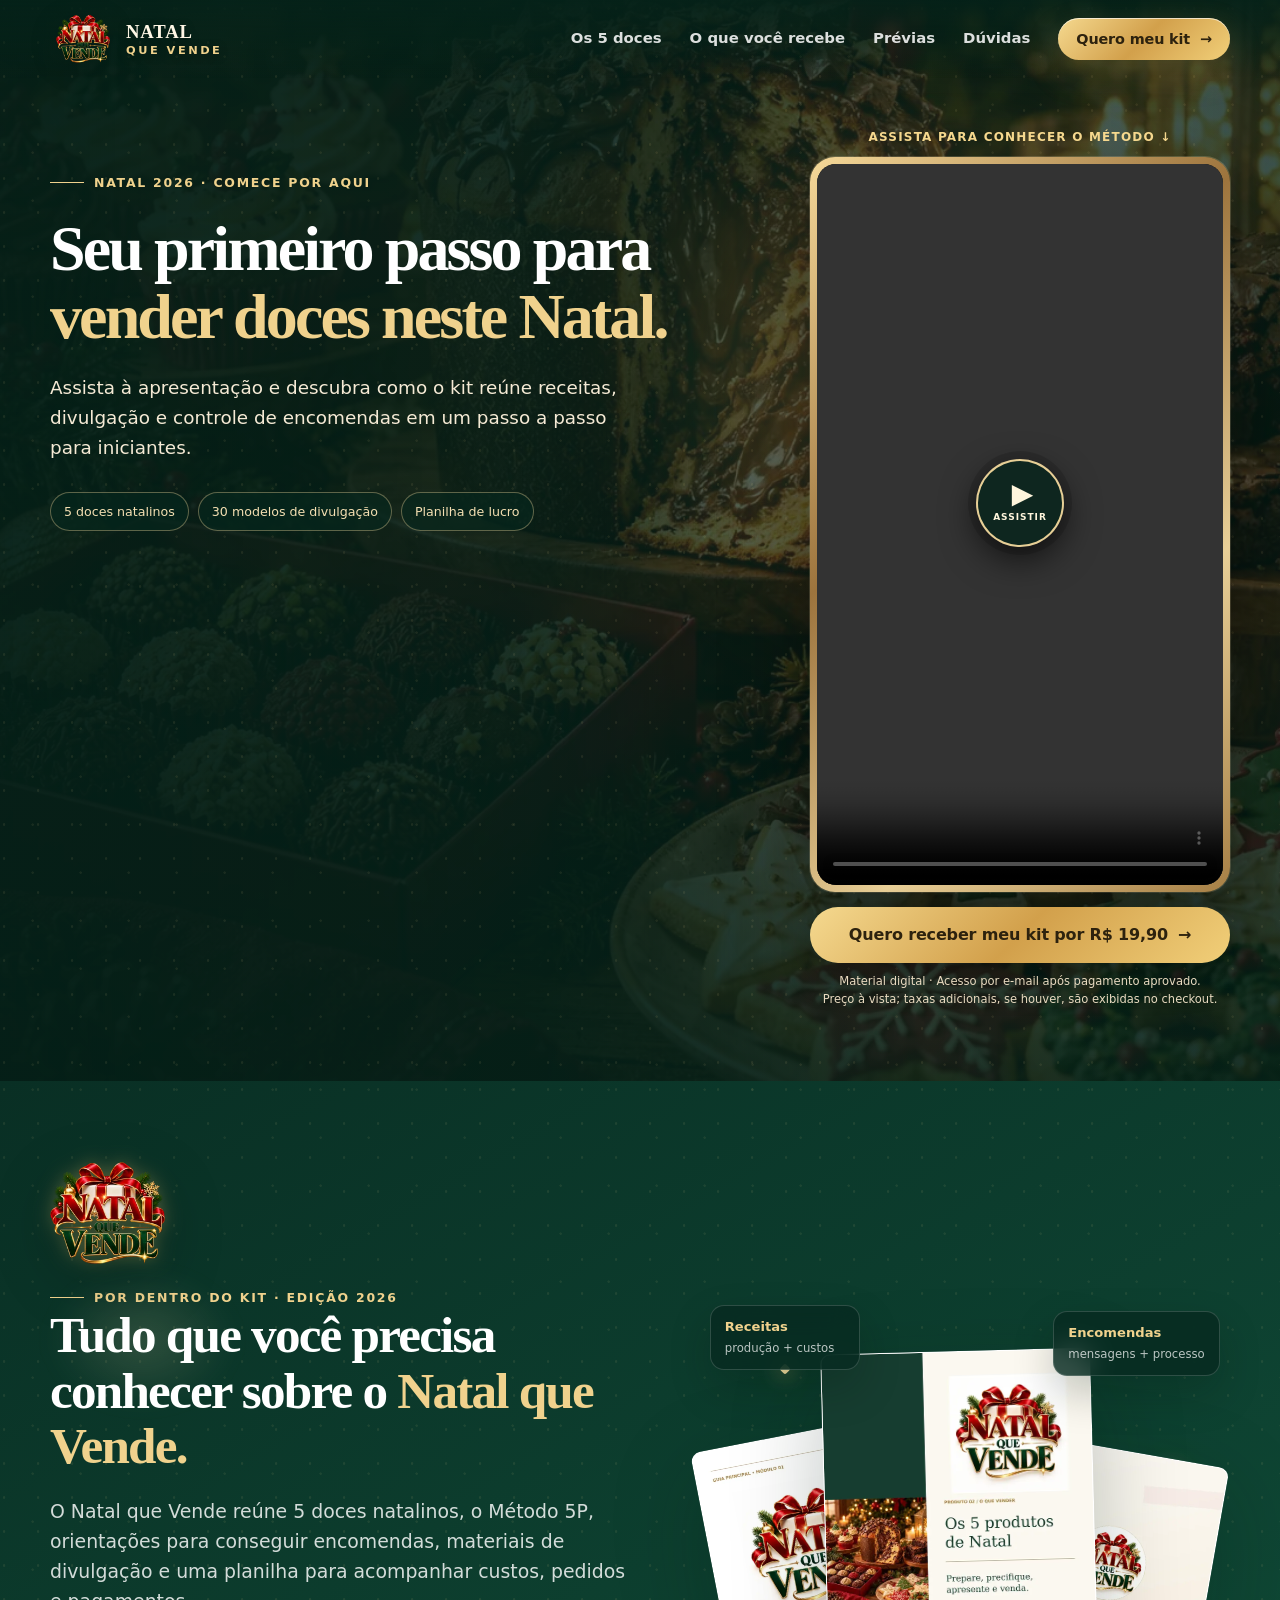
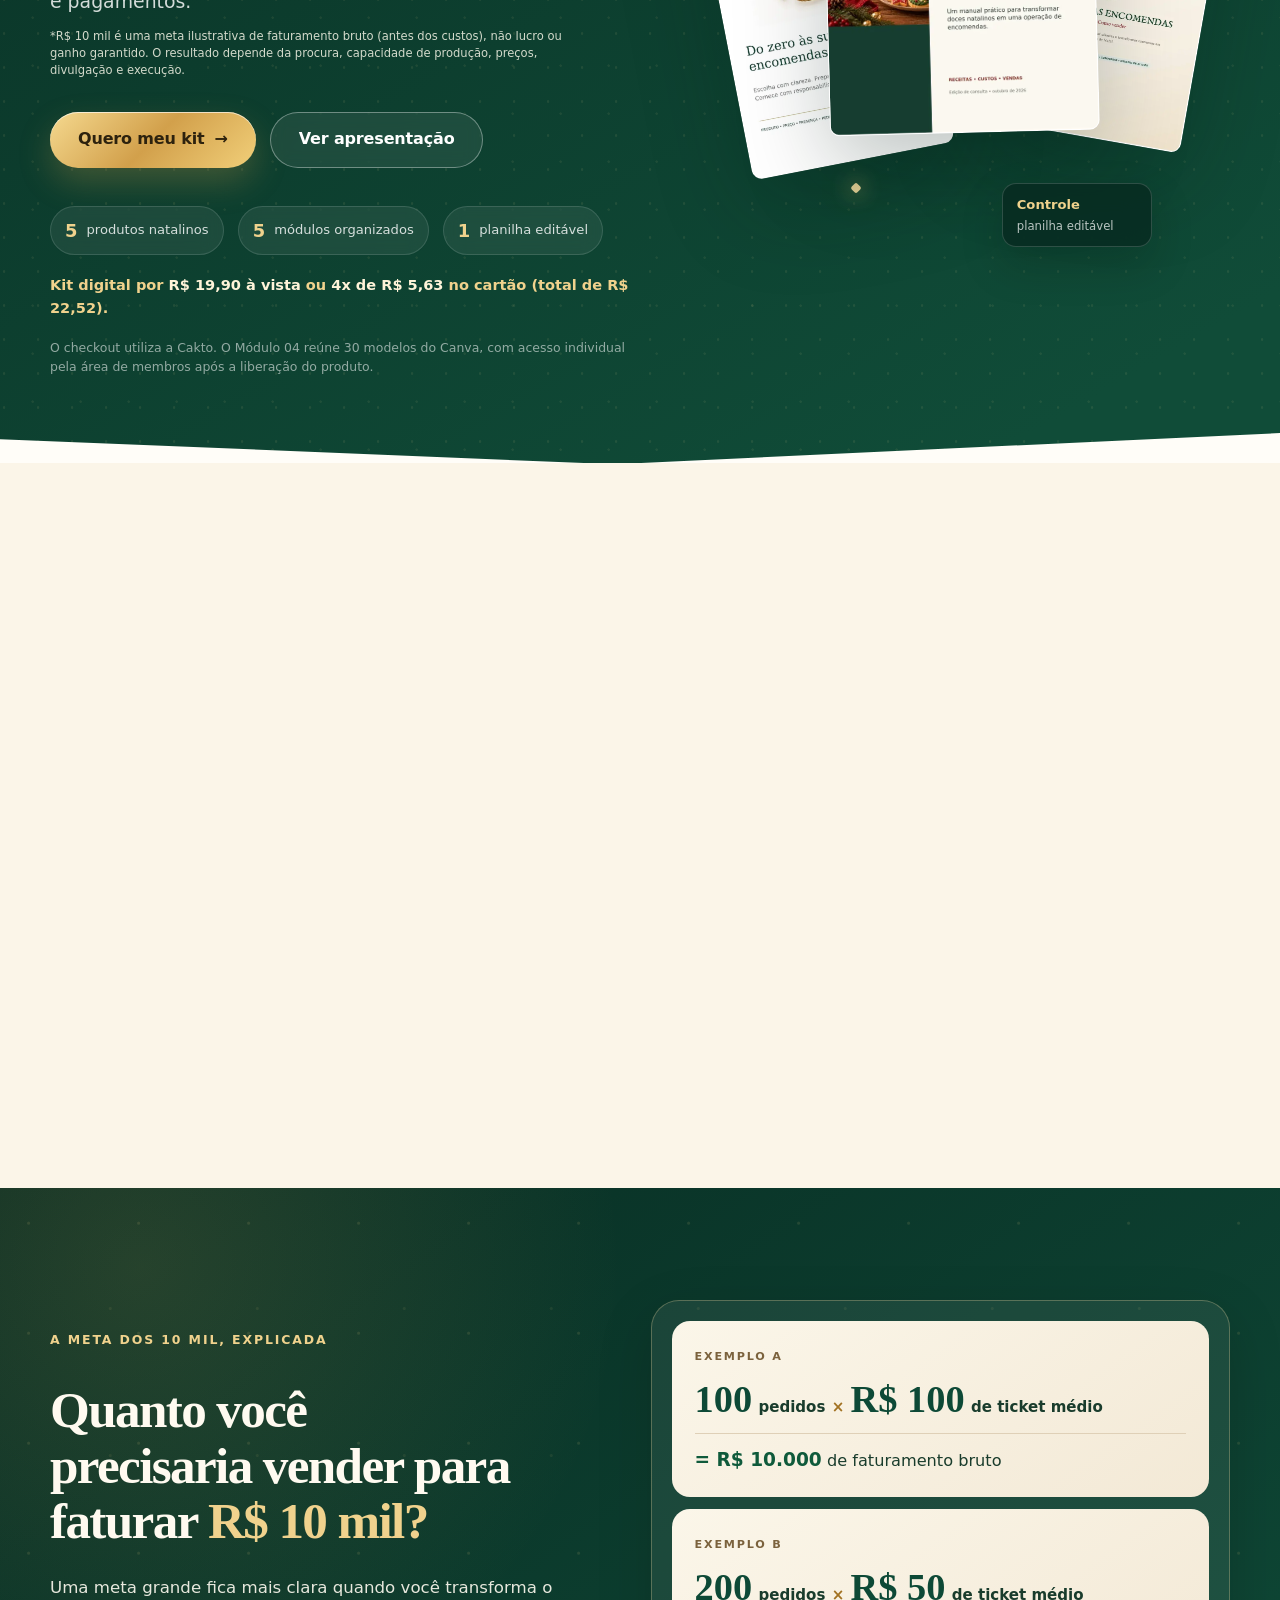
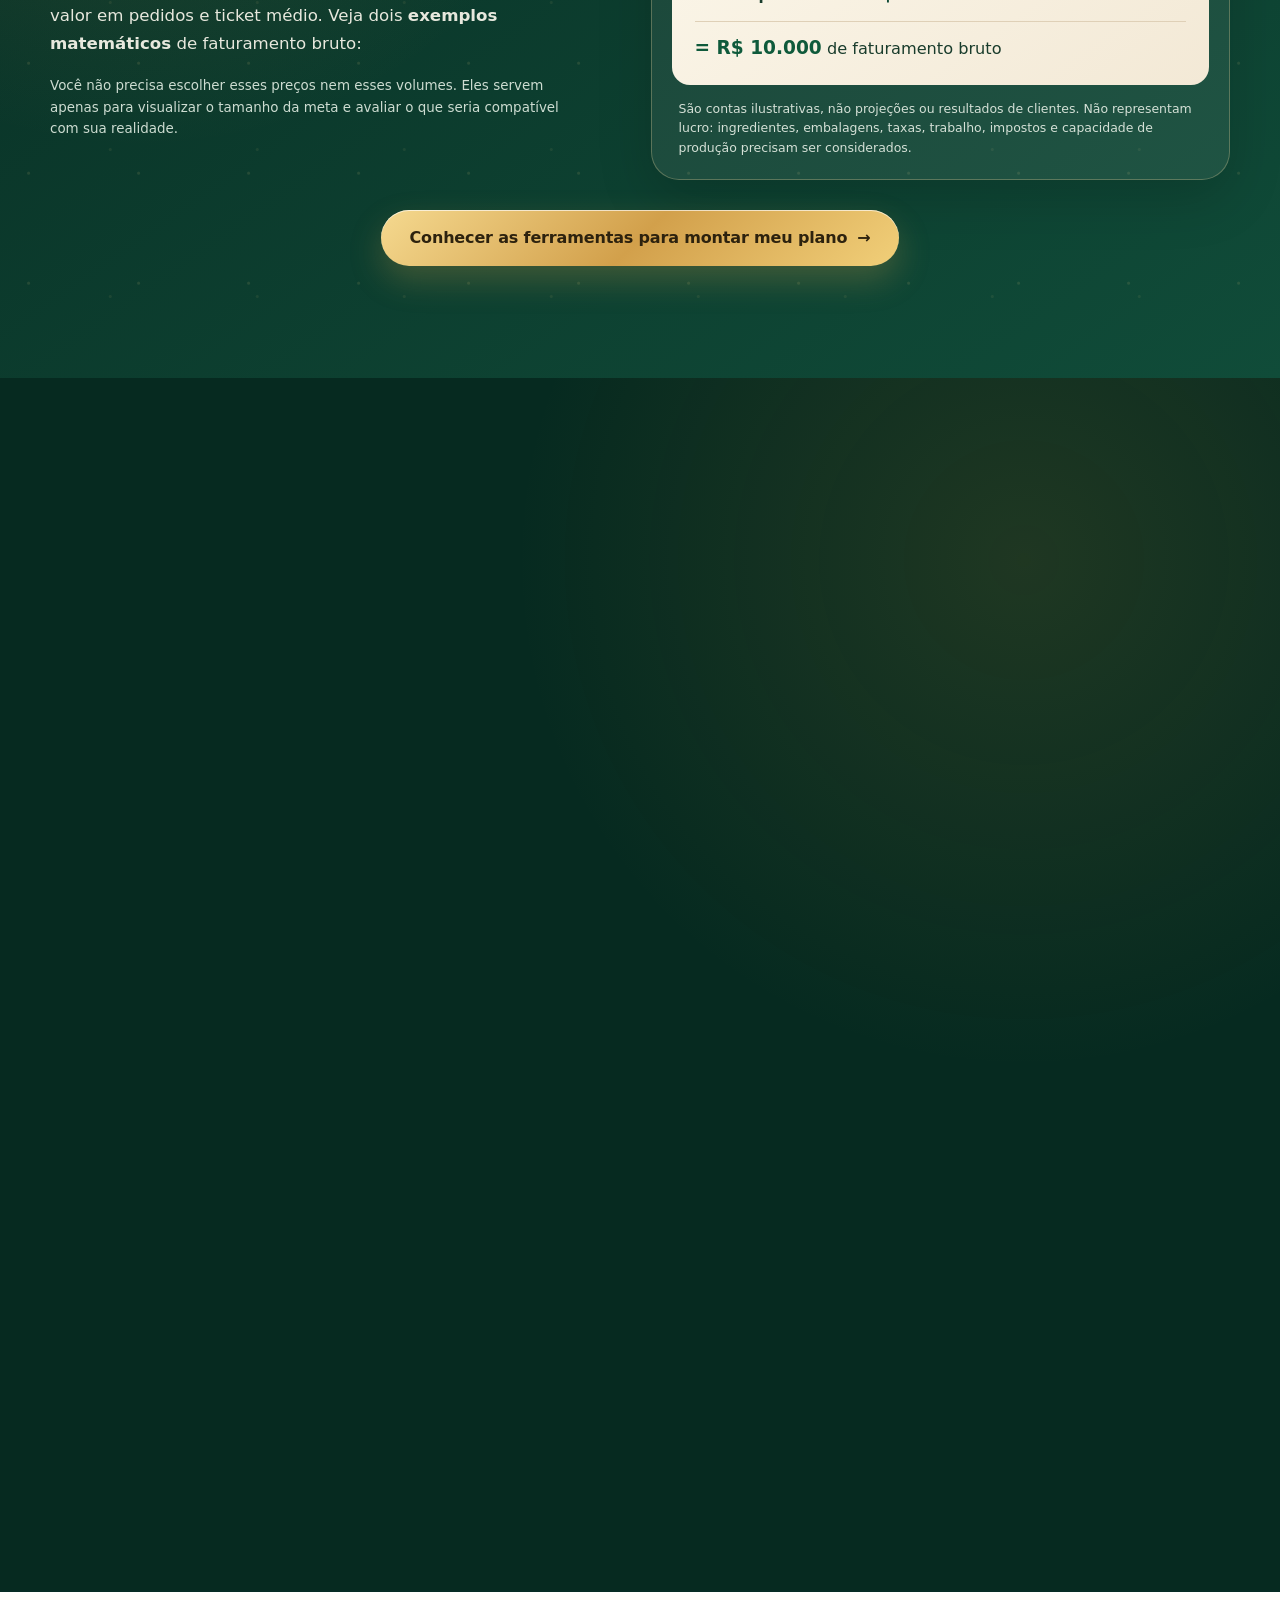
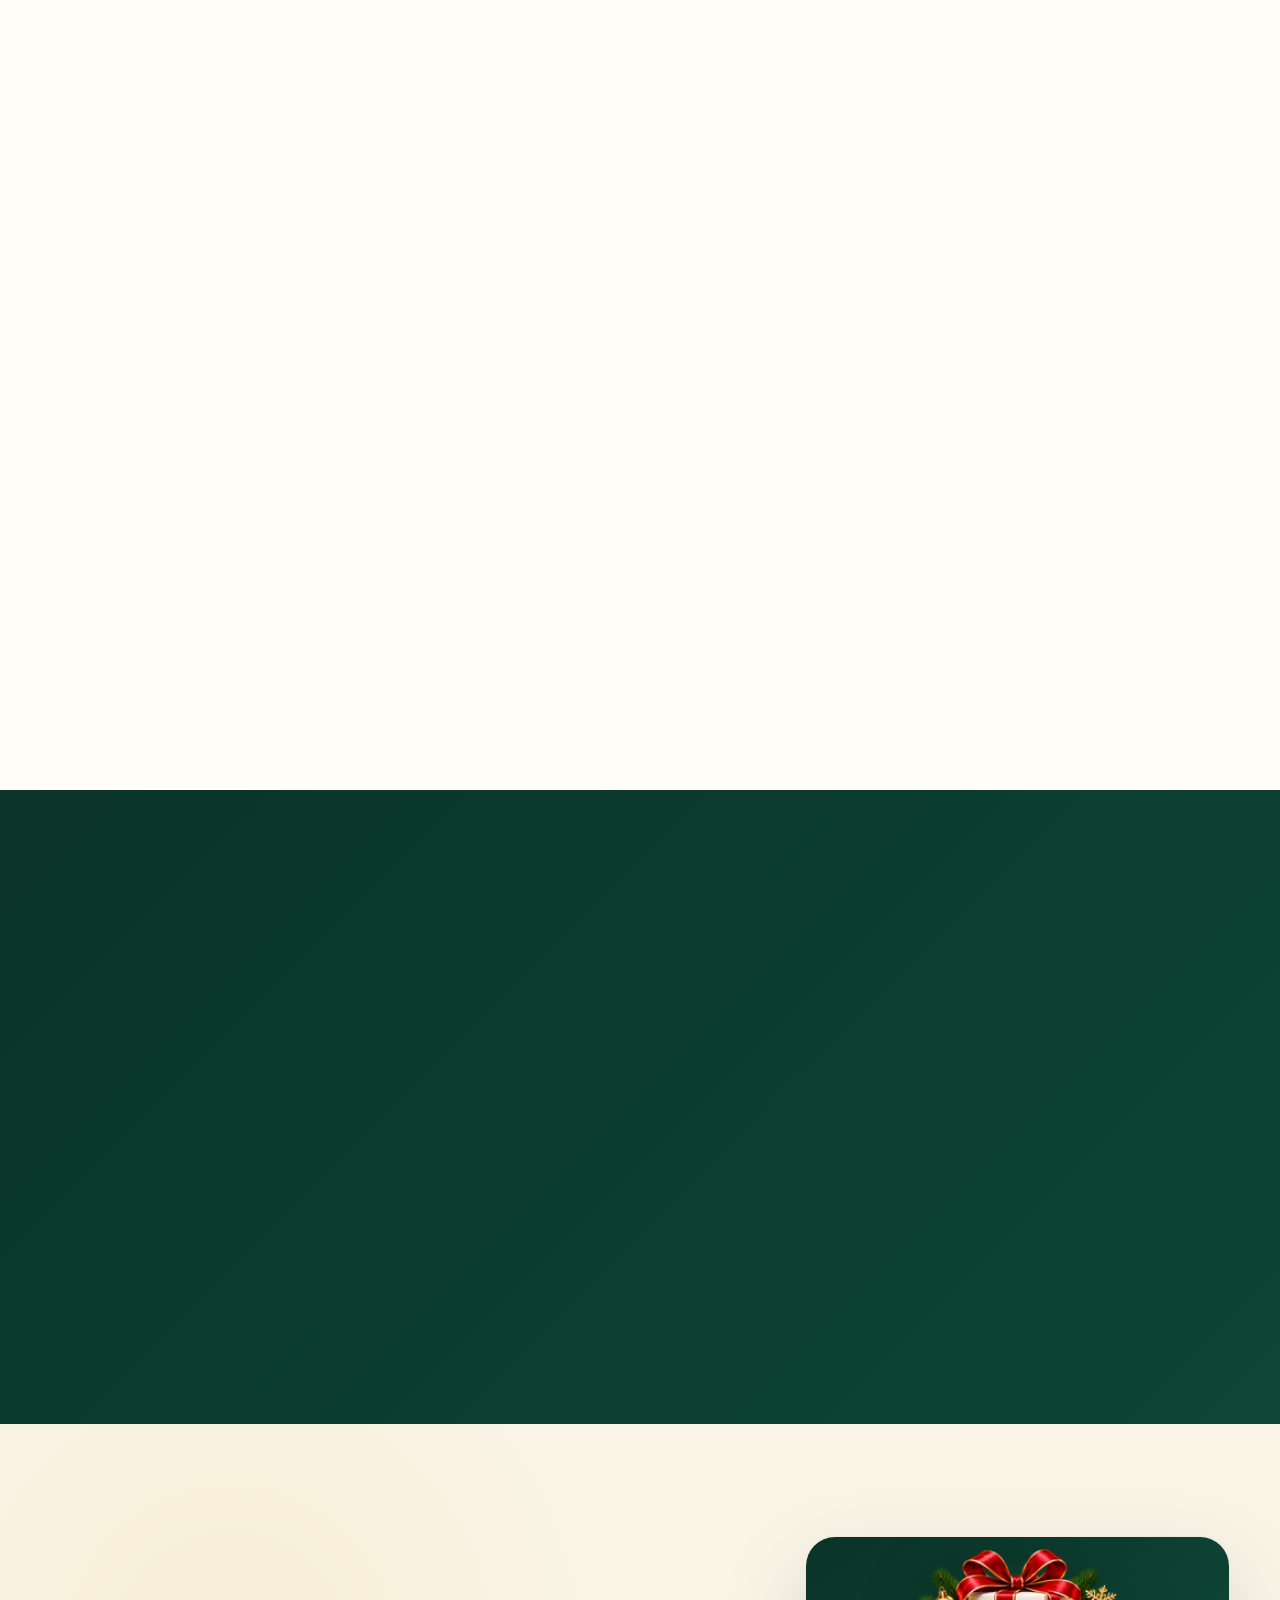
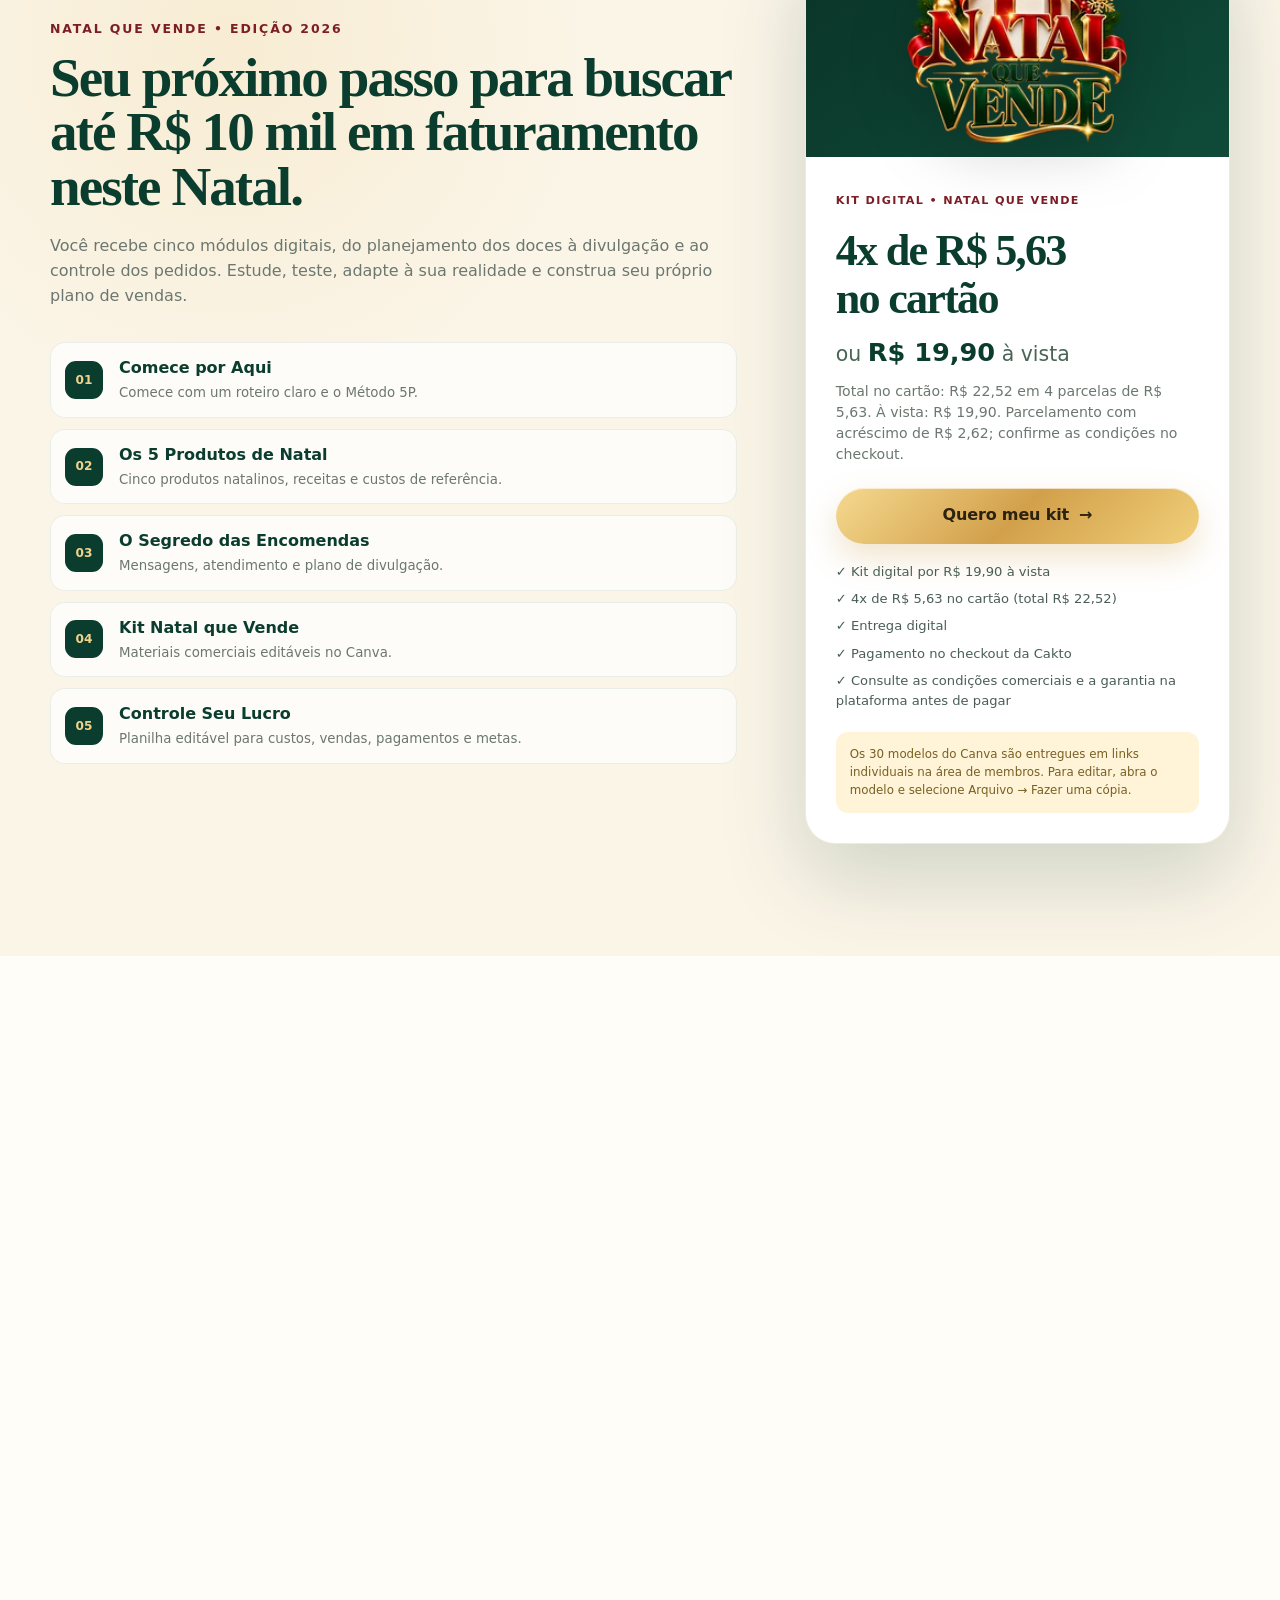
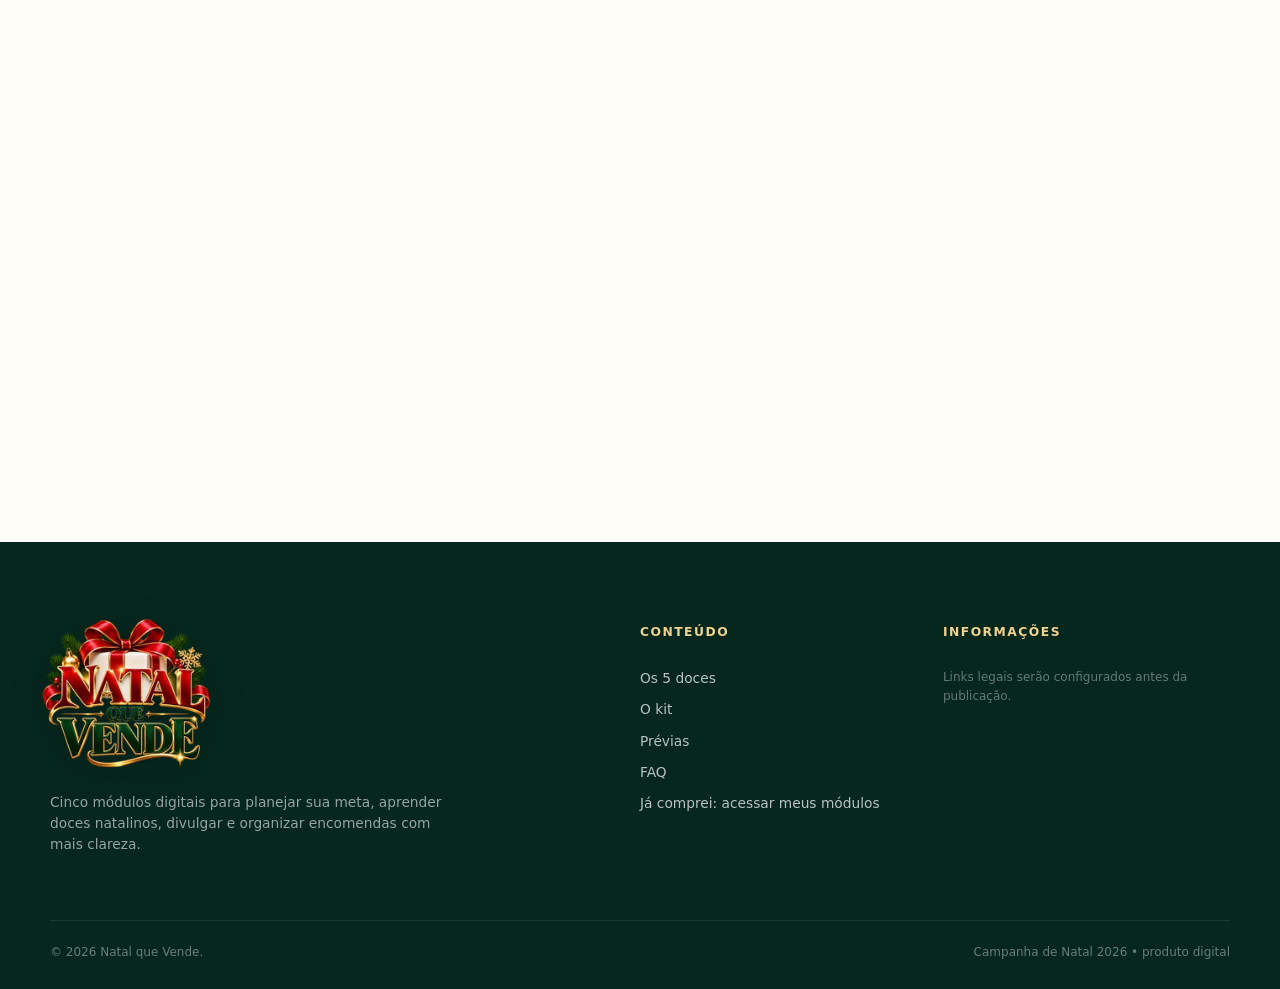
==== commit df3a8eed: "feat: show native VSL without decorative cover, click to play" ====
--- a/index.html
+++ b/index.html
@@ -23,9 +23,9 @@
   <link rel="preload" href="assets/images/mesa.webp" as="image" type="image/webp" media="(min-width: 641px)" fetchpriority="high">
   <link rel="preload" href="assets/images/mesa-mobile.webp" as="image" type="image/webp" media="(max-width: 640px)" fetchpriority="high">
   <link rel="preload" href="assets/images/logo-natal-que-vende-v2.webp" as="image" type="image/webp" fetchpriority="high">
-  <link rel="stylesheet" href="assets/css/styles.css?v=watch-first-20261026">
+  <link rel="stylesheet" href="assets/css/styles.css?v=vsl-native-20261027">
   <script src="assets/js/config.js?v=vsl1" defer></script>
-  <script src="assets/js/app.js?v=vsl1" defer></script>
+  <script src="assets/js/app.js?v=vsl-native-20261027" defer></script>
 </head>
 <body>
   <a class="skip-link" href="#conteudo">Pular para o conteúdo</a>
@@ -62,17 +62,15 @@
         <div class="watch-conversion" id="video" aria-label="Vídeo de apresentação e compra do kit">
           <p class="watch-video-label">Assista para conhecer o método <span aria-hidden="true">↓</span></p>
         <div class="video-shell watch-player reveal" data-video-shell>
-          <div class="video-poster" data-video-poster role="img" aria-label="Capa da apresentação em vídeo do Natal que Vende">
-            <span class="video-badge">Apresentação do Natal que Vende</span>
-            <button class="video-play" type="button" data-video-play aria-label="Assistir à apresentação do Natal que Vende">
-              <span aria-hidden="true">▶</span>
+          <div class="video-frame watch-native-frame" data-video-frame>
+            <video class="watch-native-video" data-vsl-video controls playsinline preload="metadata" aria-label="Apresentação do Natal que Vende">
+              <source src="assets/video/natal-que-vende-vsl-v1-optimized.mp4#t=0.1" type="video/mp4">
+              Seu navegador não suporta a reprodução deste vídeo.
+            </video>
+            <button class="watch-native-play" type="button" data-video-play aria-label="Reproduzir apresentação do Natal que Vende">
+              <span aria-hidden="true">▶</span><small>ASSISTIR</small>
             </button>
-            <div class="video-poster-copy">
-              <strong>Seu Natal pode começar com um plano.</strong>
-              <span>Assista à VSL e conheça o kit completo para começar a planejar suas encomendas.</span>
-            </div>
-          </div>
-          <div class="video-frame" data-video-frame hidden></div>
+          </div>
         </div>
           <div class="watch-checkout">
             <button class="button button-gold button-large button-full js-checkout" type="button">Quero receber meu kit por R$ 19,90 <span aria-hidden="true">→</span></button>
--- a/assets/css/styles.css
+++ b/assets/css/styles.css
@@ -806,3 +806,14 @@
  .hero-details .hero-logo{display:none;}
 }
 @media(max-width:360px){.watch-layout{padding-top:74px}.watch-intro h1{font-size:1.94rem}.watch-conversion{width:min(100%,290px)}}
+
+/* VSL sem capa: a imagem inicial é o próprio vídeo, não uma foto decorativa. */
+.watch-native-frame{background:#070d0a;isolation:isolate}
+.watch-native-video{display:block;width:100%;height:100%;aspect-ratio:9/16;object-fit:contain;background:#070d0a}
+.watch-native-play{position:absolute;z-index:3;top:47%;left:50%;transform:translate(-50%,-50%);width:88px;height:88px;border:2px solid rgba(255,226,163,.9);border-radius:50%;background:rgba(5,35,26,.78);box-shadow:0 12px 35px #000a,0 0 0 8px #0002;color:#fff5dc;display:flex;flex-direction:column;align-items:center;justify-content:center;gap:3px;cursor:pointer;transition:background .2s,box-shadow .2s,transform .2s}
+.watch-native-play span{font-size:28px;line-height:1;padding-left:5px}
+.watch-native-play small{font-size:9px;letter-spacing:.11em;font-weight:800}
+.watch-native-play:hover,.watch-native-play:focus-visible{background:rgba(11,69,46,.95);box-shadow:0 16px 38px #000b,0 0 0 9px #dfbd7338}
+.watch-native-play[hidden]{display:none!important}
+@media(max-width:640px){.watch-native-play{width:72px;height:72px}.watch-native-play span{font-size:24px}.watch-native-play small{font-size:8px}}
+@media(prefers-reduced-motion:reduce){.watch-native-play{transition:none}}
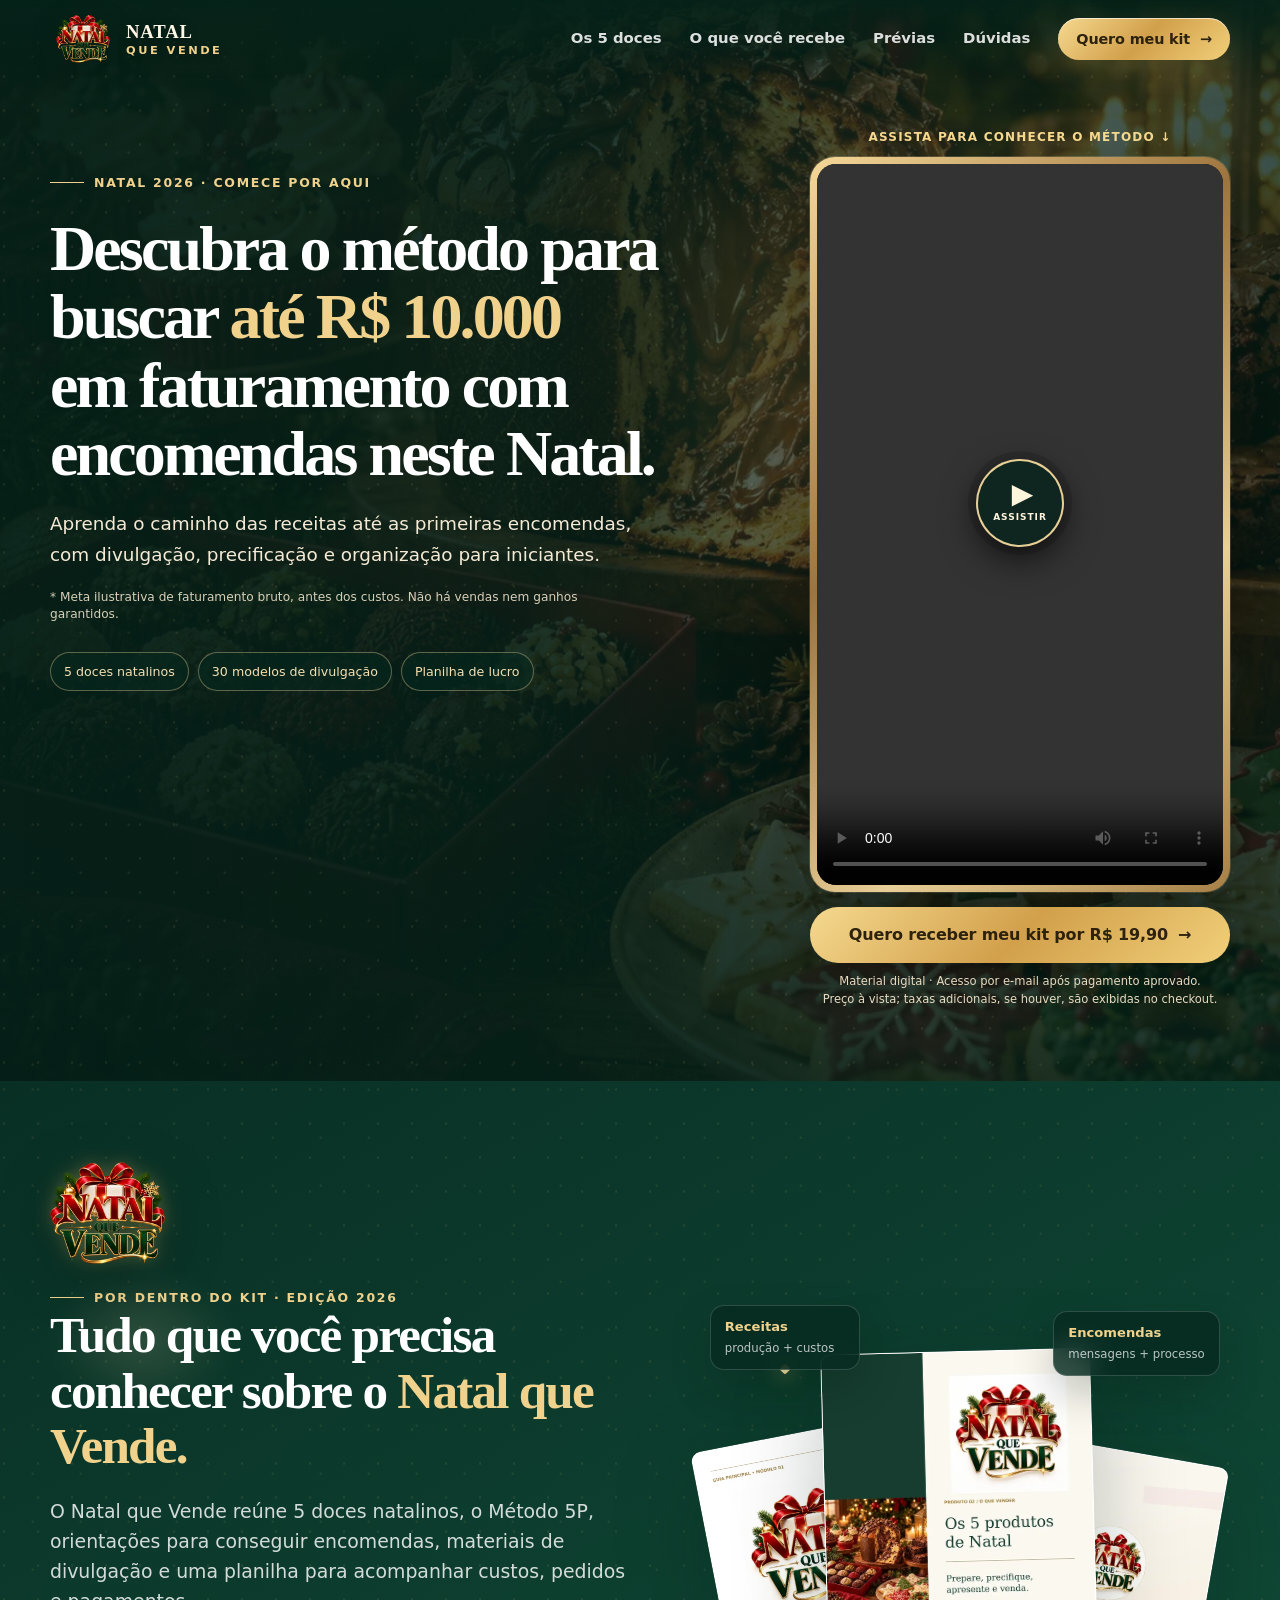
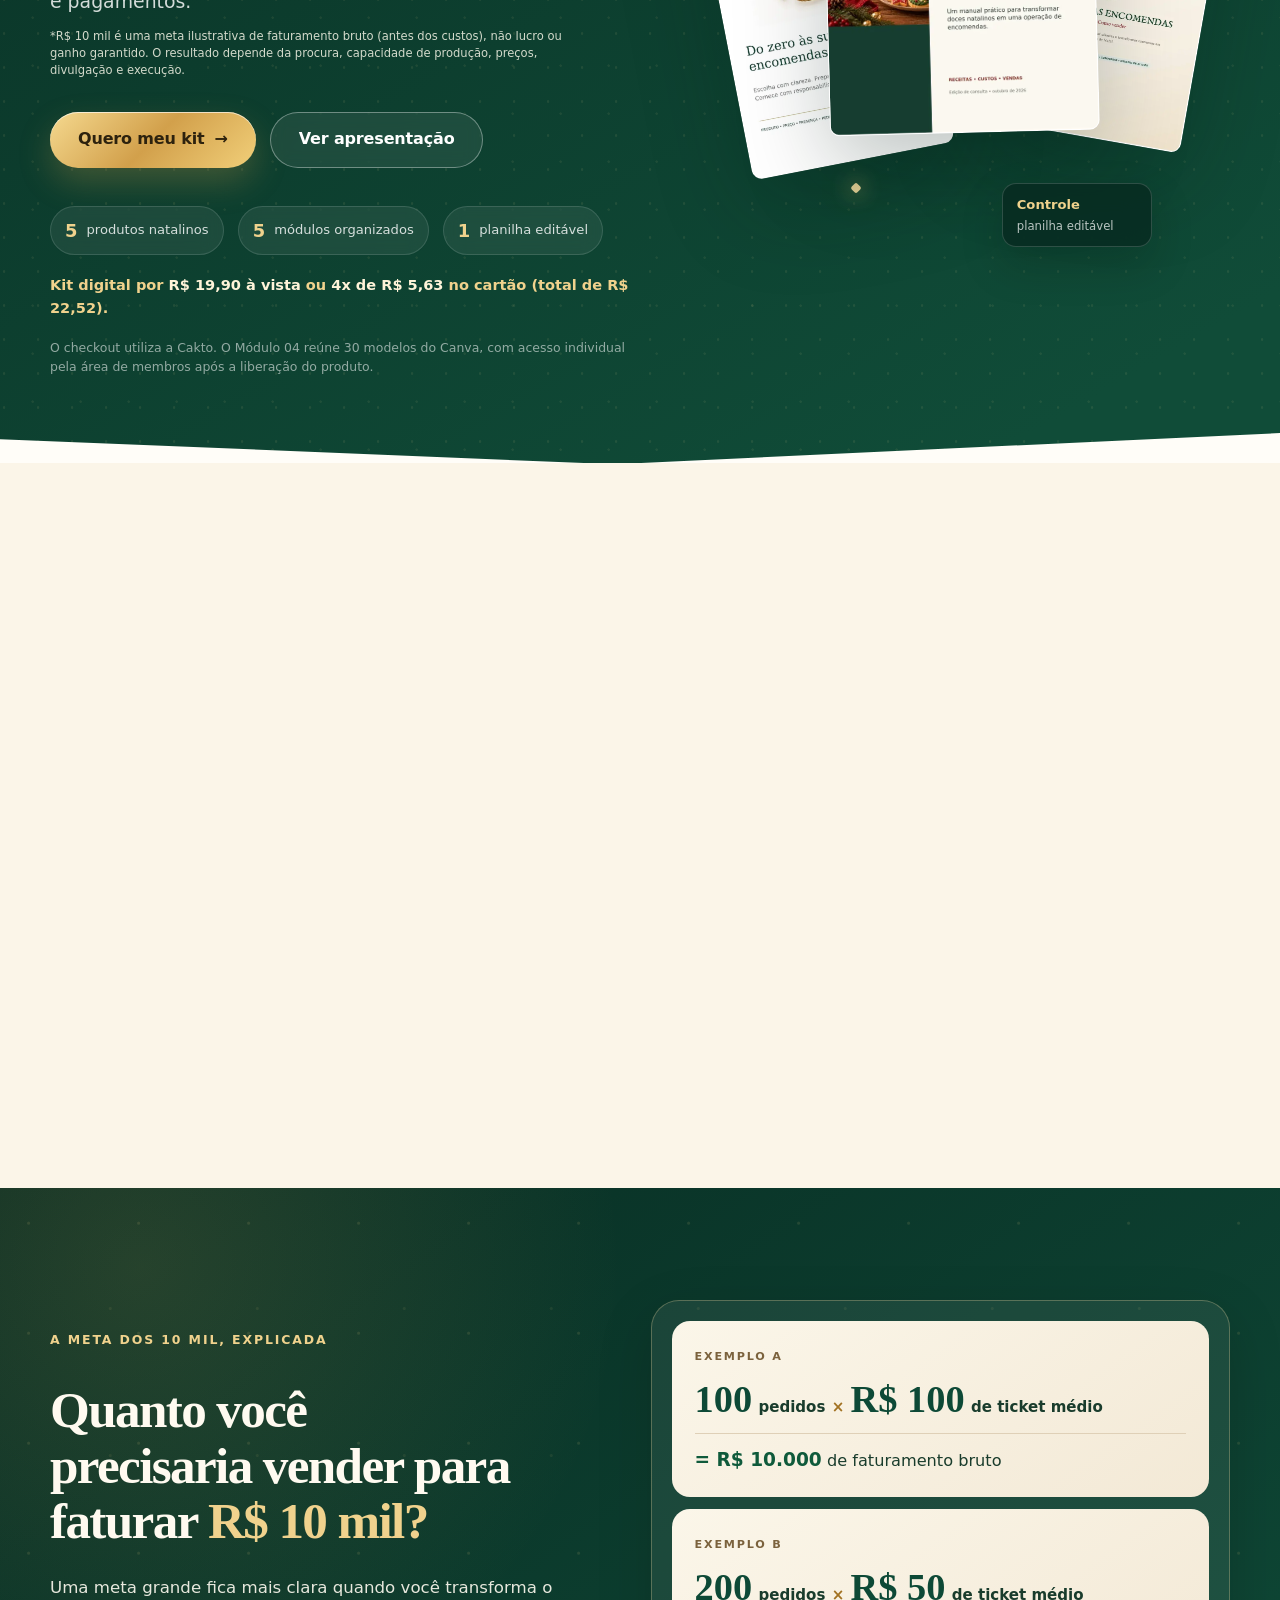
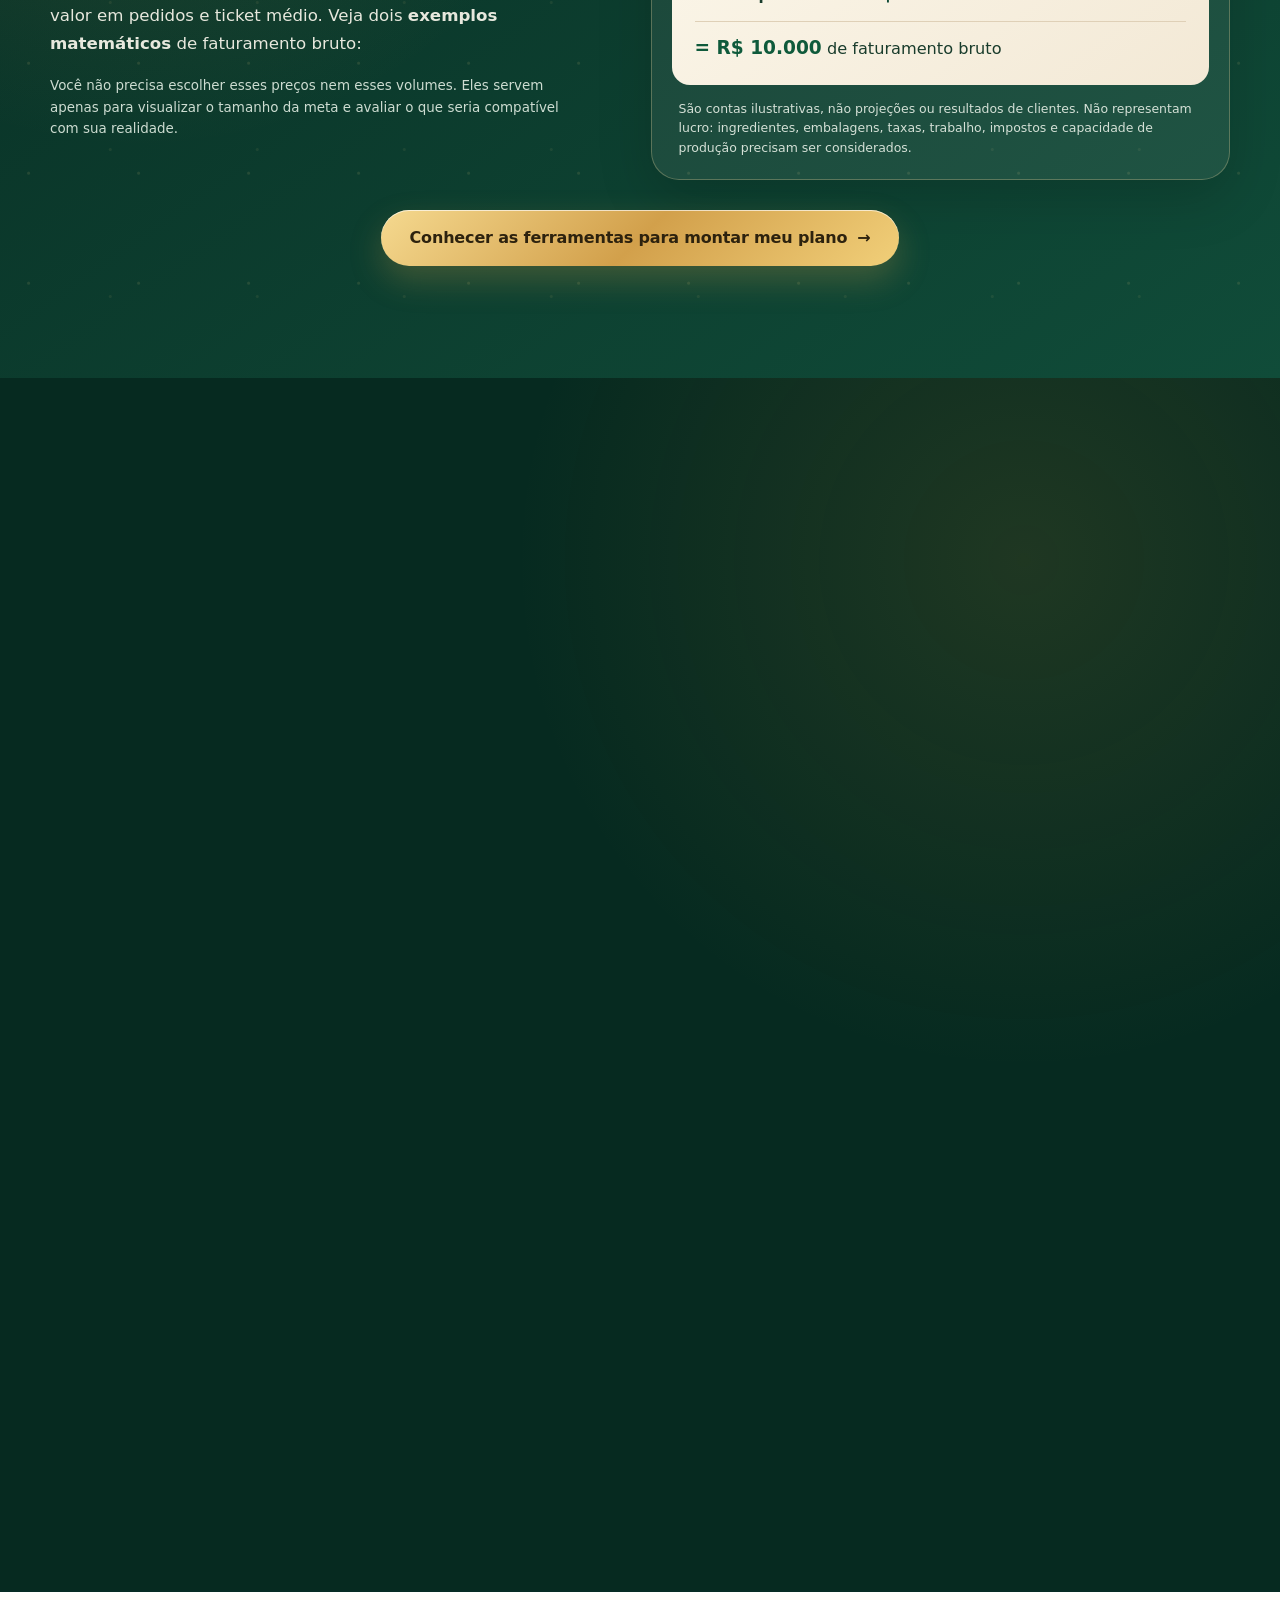
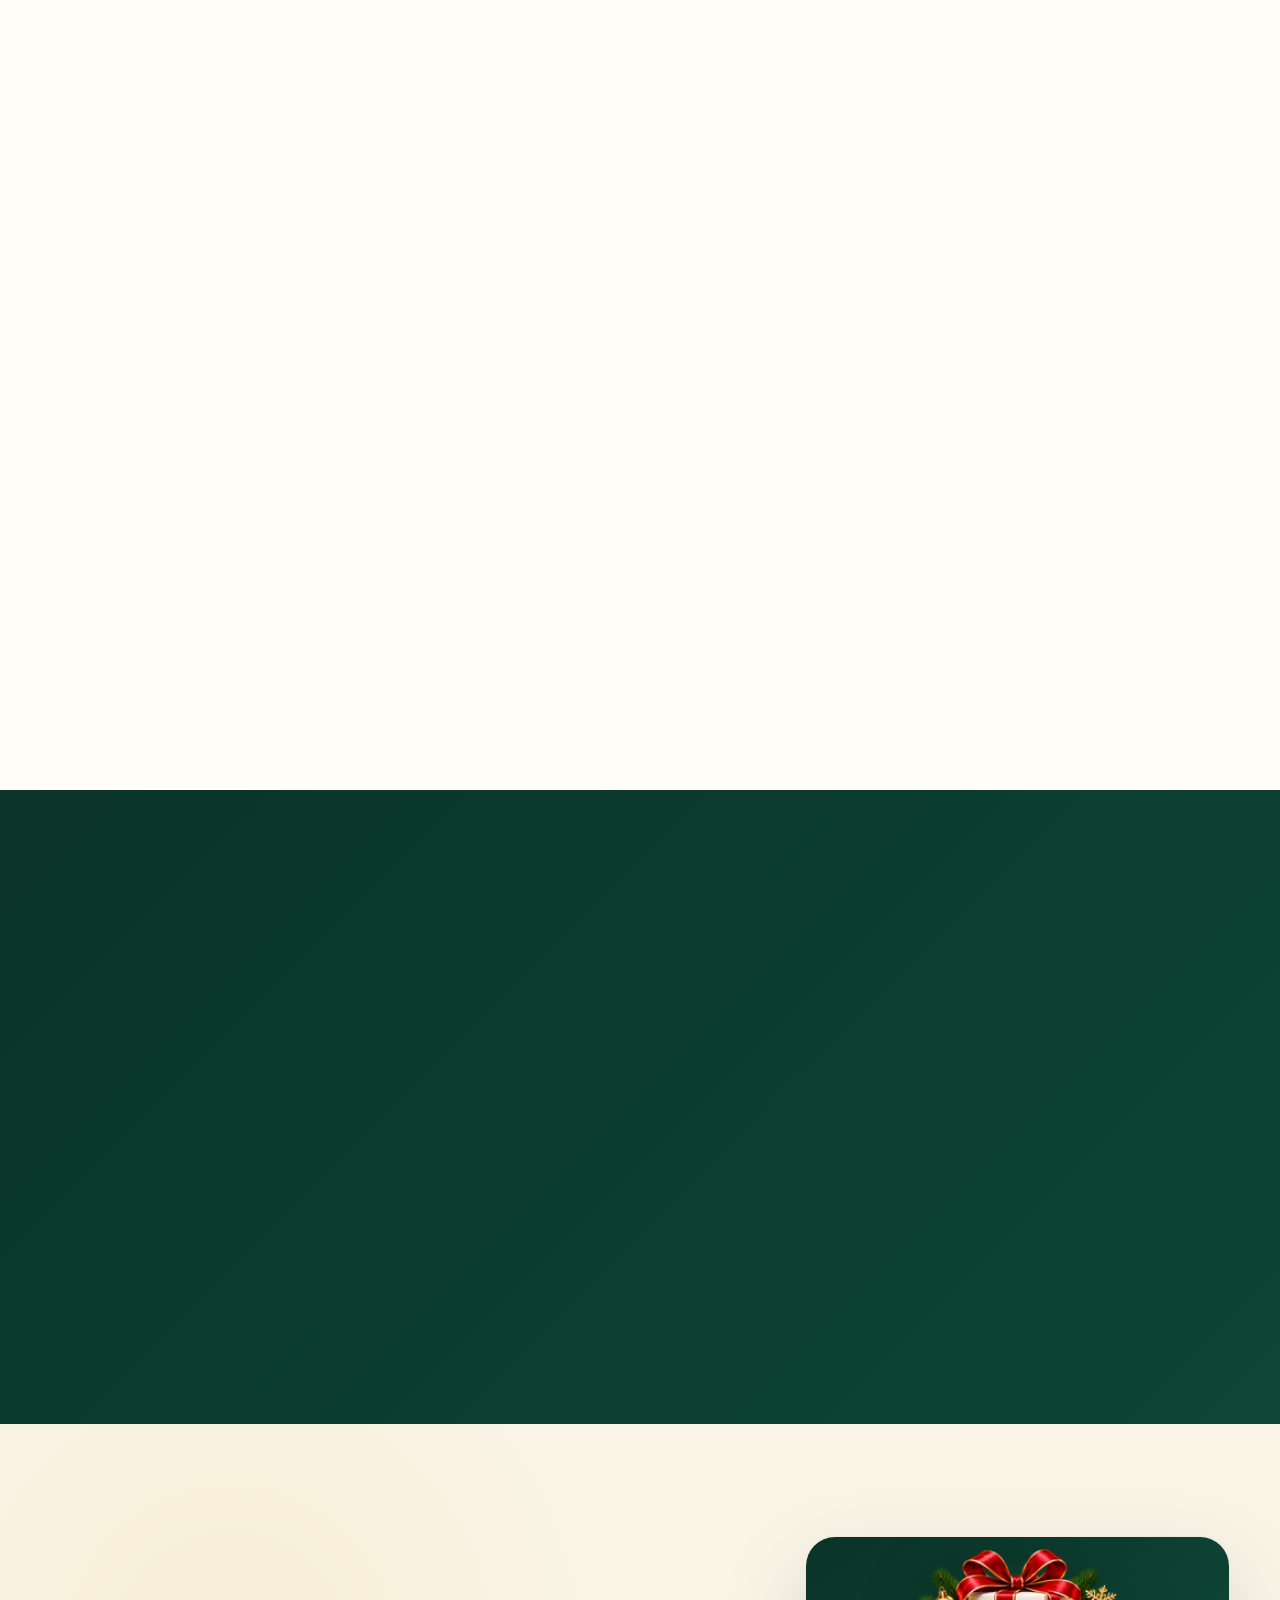
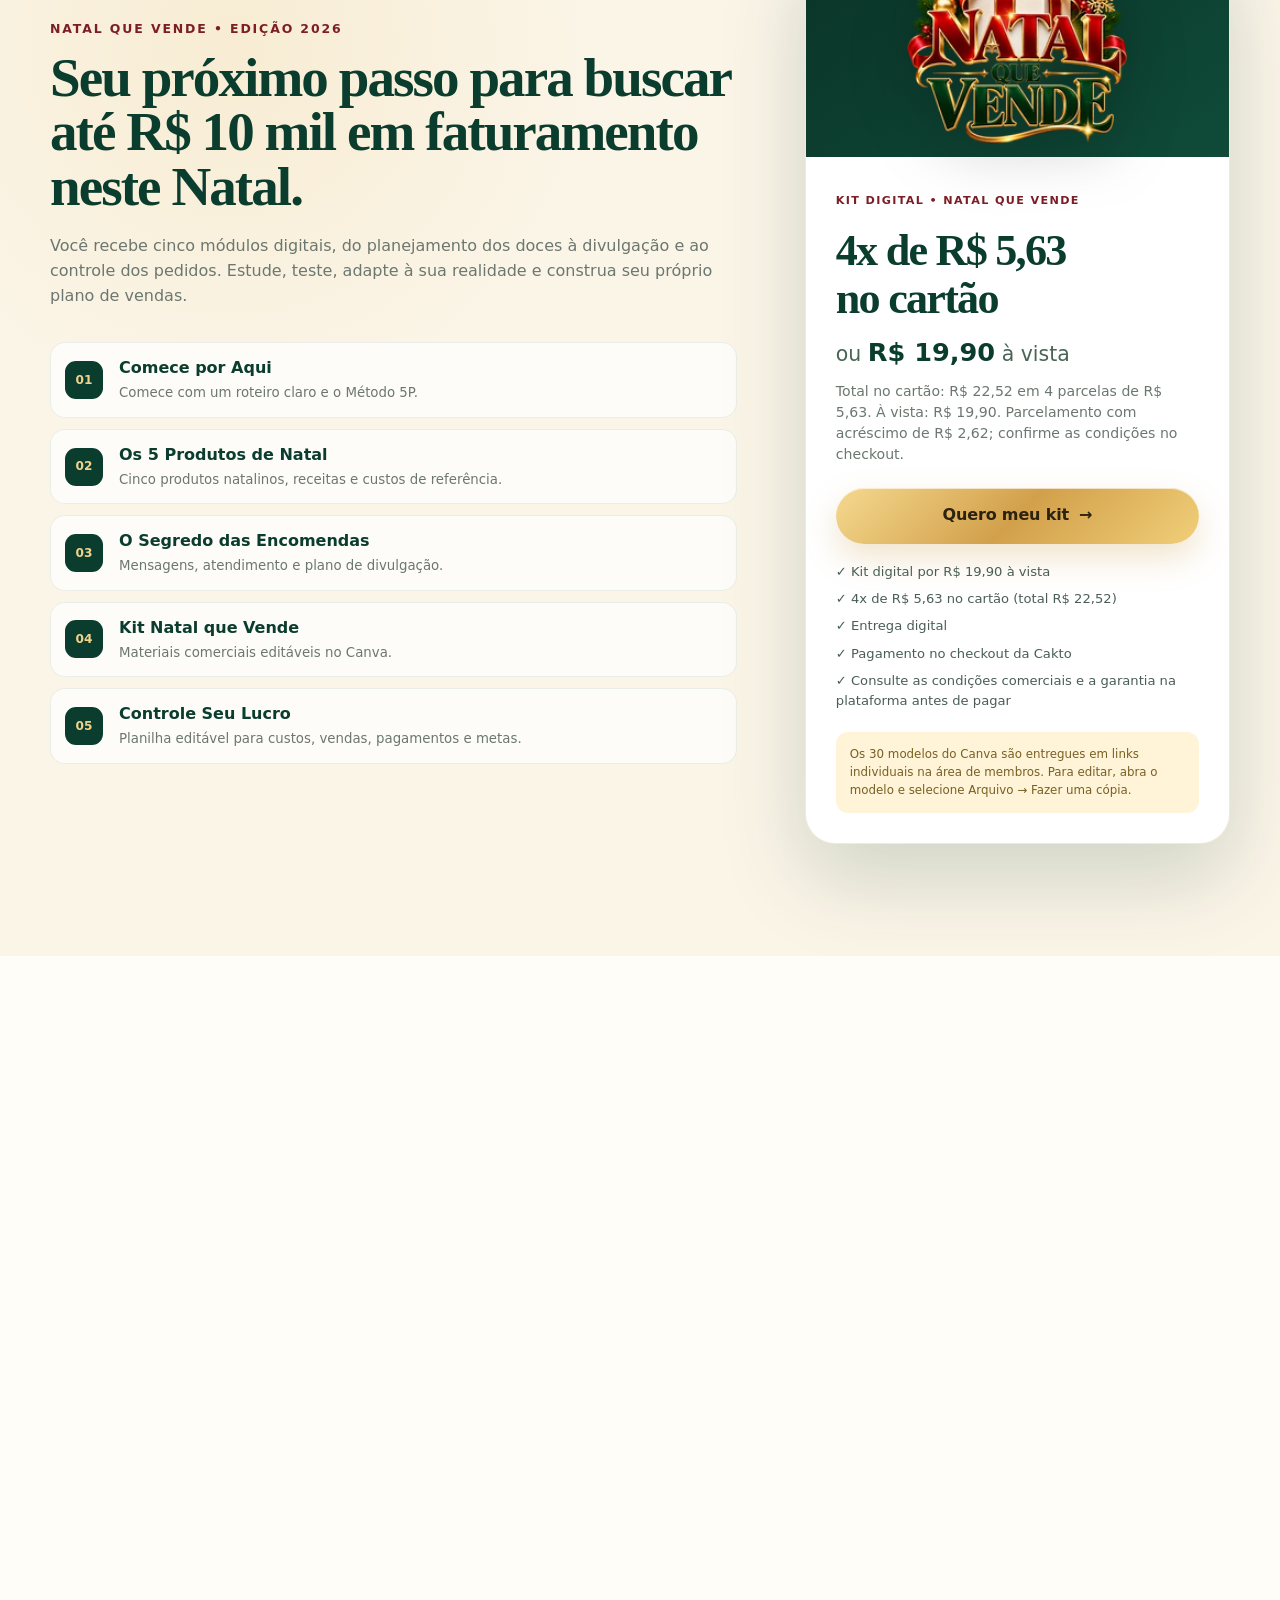
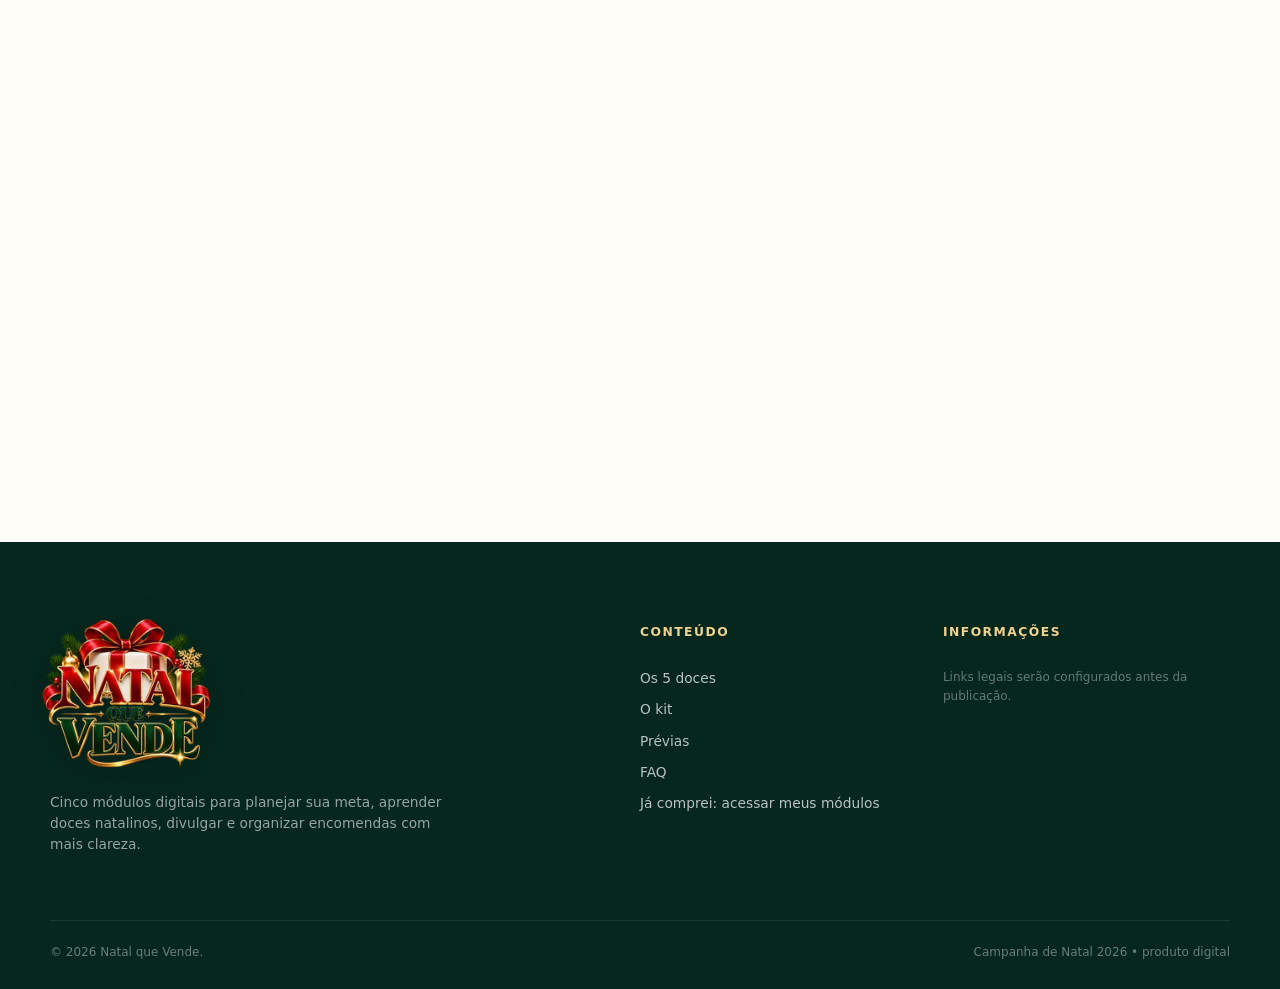
==== commit a044073a: "restore: R$10k revenue-goal hook and improve first-fold paint" ====
--- a/index.html
+++ b/index.html
@@ -23,7 +23,7 @@
   <link rel="preload" href="assets/images/mesa.webp" as="image" type="image/webp" media="(min-width: 641px)" fetchpriority="high">
   <link rel="preload" href="assets/images/mesa-mobile.webp" as="image" type="image/webp" media="(max-width: 640px)" fetchpriority="high">
   <link rel="preload" href="assets/images/logo-natal-que-vende-v2.webp" as="image" type="image/webp" fetchpriority="high">
-  <link rel="stylesheet" href="assets/css/styles.css?v=vsl-native-20261027">
+  <link rel="stylesheet" href="assets/css/styles.css?v=hero-goal-speed-20261027">
   <script src="assets/js/config.js?v=vsl1" defer></script>
   <script src="assets/js/app.js?v=vsl-native-20261027" defer></script>
 </head>
@@ -55,8 +55,9 @@
       <div class="container watch-layout">
         <div class="watch-intro reveal">
           <div class="eyebrow"><span></span> Natal 2026 · Comece por aqui</div>
-          <h1 id="hero-title">Seu primeiro passo para <em>vender doces neste Natal.</em></h1>
-          <p class="watch-lead">Assista à apresentação e descubra como o kit reúne receitas, divulgação e controle de encomendas em um passo a passo para iniciantes.</p>
+          <h1 id="hero-title">Descubra o método para buscar <em>até R$ 10.000</em> em faturamento com encomendas neste Natal.</h1>
+          <p class="watch-lead">Aprenda o caminho das receitas até as primeiras encomendas, com divulgação, precificação e organização para iniciantes.</p>
+          <p class="watch-goal-note">* Meta ilustrativa de faturamento bruto, antes dos custos. Não há vendas nem ganhos garantidos.</p>
           <div class="watch-highlights" aria-label="Destaques do produto"><span>5 doces natalinos</span><span>30 modelos de divulgação</span><span>Planilha de lucro</span></div>
         </div>
         <div class="watch-conversion" id="video" aria-label="Vídeo de apresentação e compra do kit">
@@ -87,7 +88,7 @@
       <div class="hero-glow hero-glow-two" aria-hidden="true"></div>
       <div class="container hero-grid">
         <div class="hero-copy reveal">
-          <img class="hero-logo" loading="lazy" src="assets/images/logo-natal-que-vende-v2.webp" alt="Natal que Vende" width="200" height="200" fetchpriority="high" decoding="async">
+          <img class="hero-logo" loading="lazy" src="assets/images/logo-natal-que-vende-v2.webp" alt="Natal que Vende" width="200" height="200" decoding="async">
           <div class="eyebrow"><span></span> Por dentro do kit · edição 2026</div>
           <h2 id="details-title" class="details-title">Tudo que você precisa conhecer sobre o <em>Natal que Vende.</em></h2>
           <p class="hero-lead">O Natal que Vende reúne 5 doces natalinos, o Método 5P, orientações para conseguir encomendas, materiais de divulgação e uma planilha para acompanhar custos, pedidos e pagamentos.</p>
--- a/assets/css/styles.css
+++ b/assets/css/styles.css
@@ -817,3 +817,19 @@
 .watch-native-play[hidden]{display:none!important}
 @media(max-width:640px){.watch-native-play{width:72px;height:72px}.watch-native-play span{font-size:24px}.watch-native-play small{font-size:8px}}
 @media(prefers-reduced-motion:reduce){.watch-native-play{transition:none}}
+
+
+/* Prioridade à primeira dobra: texto e player não aguardam animação para pintar. */
+.hero-watch-first .watch-intro.reveal,
+.hero-watch-first .watch-player.reveal{opacity:1;transform:none;transition:none}
+.watch-goal-note{max-width:560px;color:rgba(255,241,214,.84);font-size:.76rem;line-height:1.45;margin:10px 0 0}
+@media(max-width:860px){
+  .watch-intro h1{font-size:clamp(2.25rem,5.75vw,3.35rem);line-height:1.07;margin:12px 0 11px}
+}
+@media(max-width:640px){
+  .watch-layout{padding-top:74px;gap:12px}
+  .watch-intro h1{font-size:clamp(1.88rem,7.15vw,2.28rem);line-height:1.08;letter-spacing:-.037em;margin:8px 0 8px}
+  .watch-lead{font-size:.82rem;line-height:1.4}
+  .watch-goal-note{font-size:.68rem;line-height:1.4;margin:7px 0 0}
+}
+@media(max-width:360px){.watch-intro h1{font-size:1.88rem}}
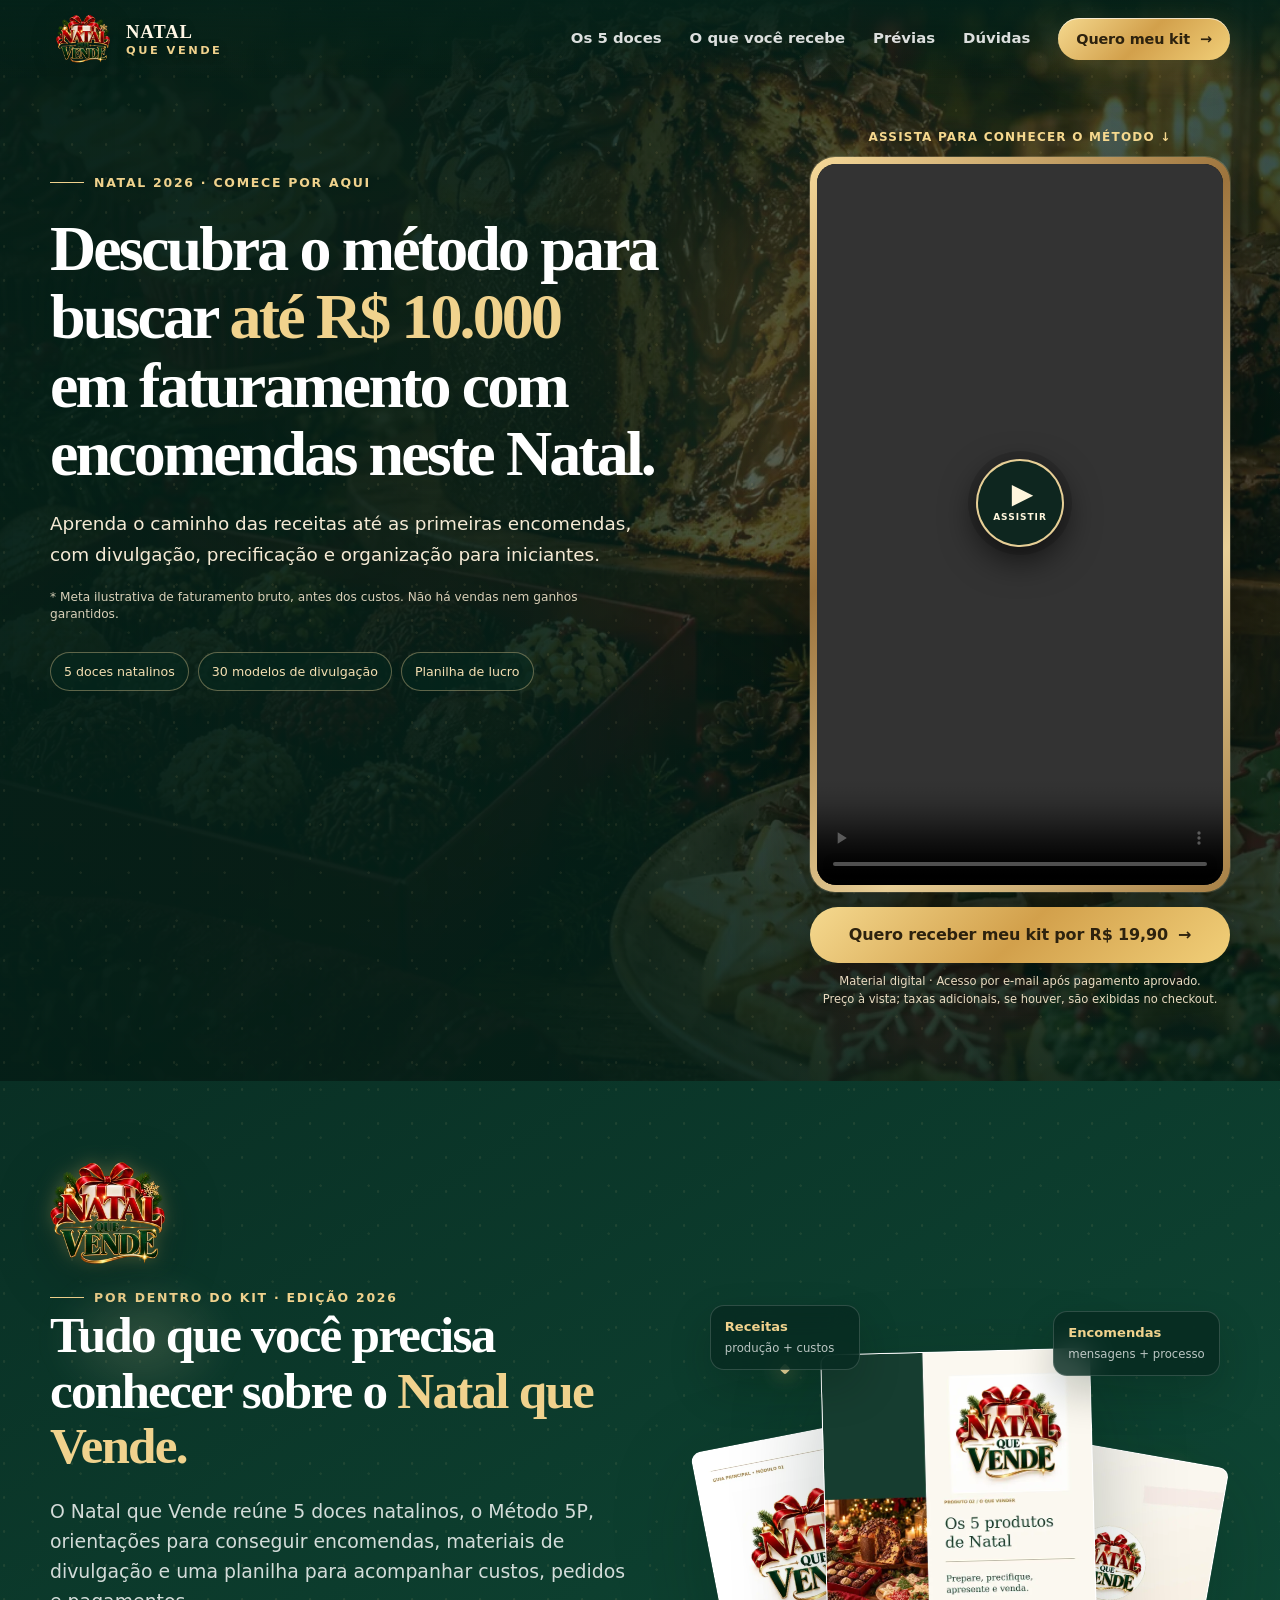
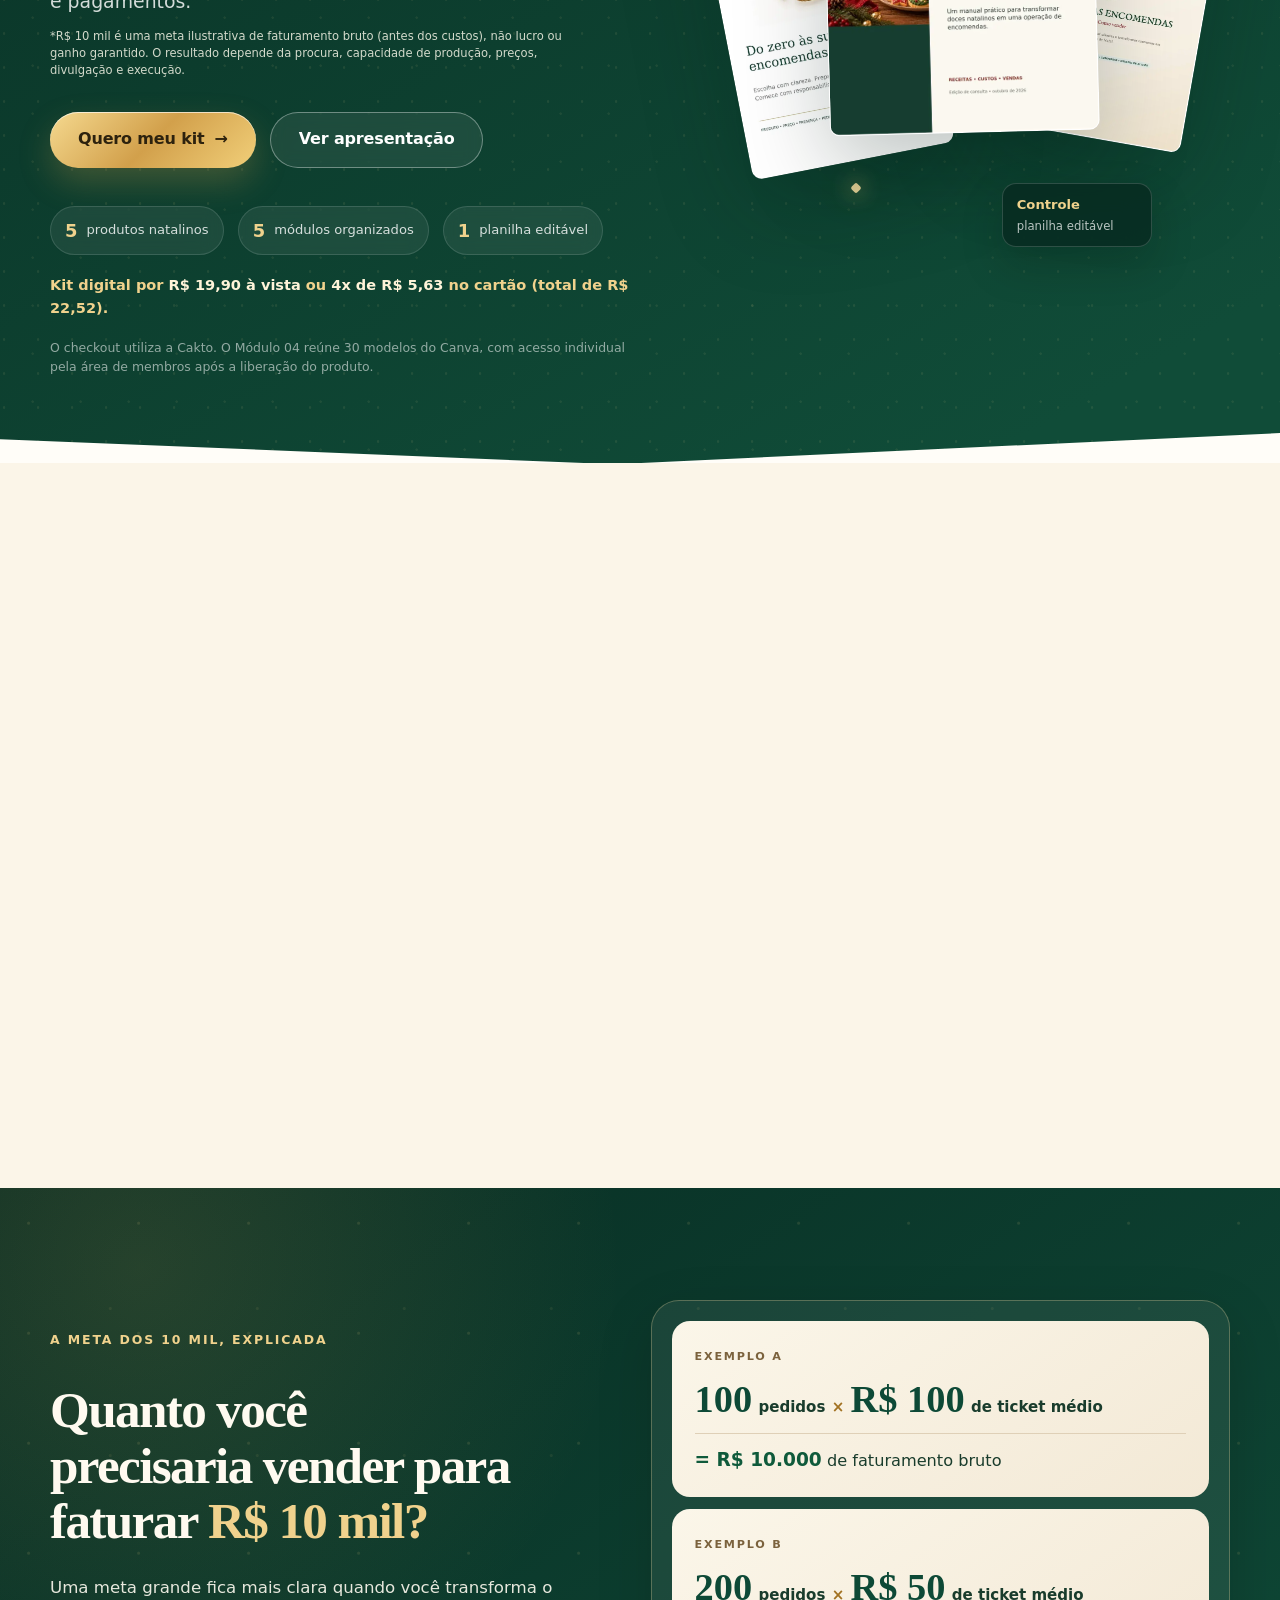
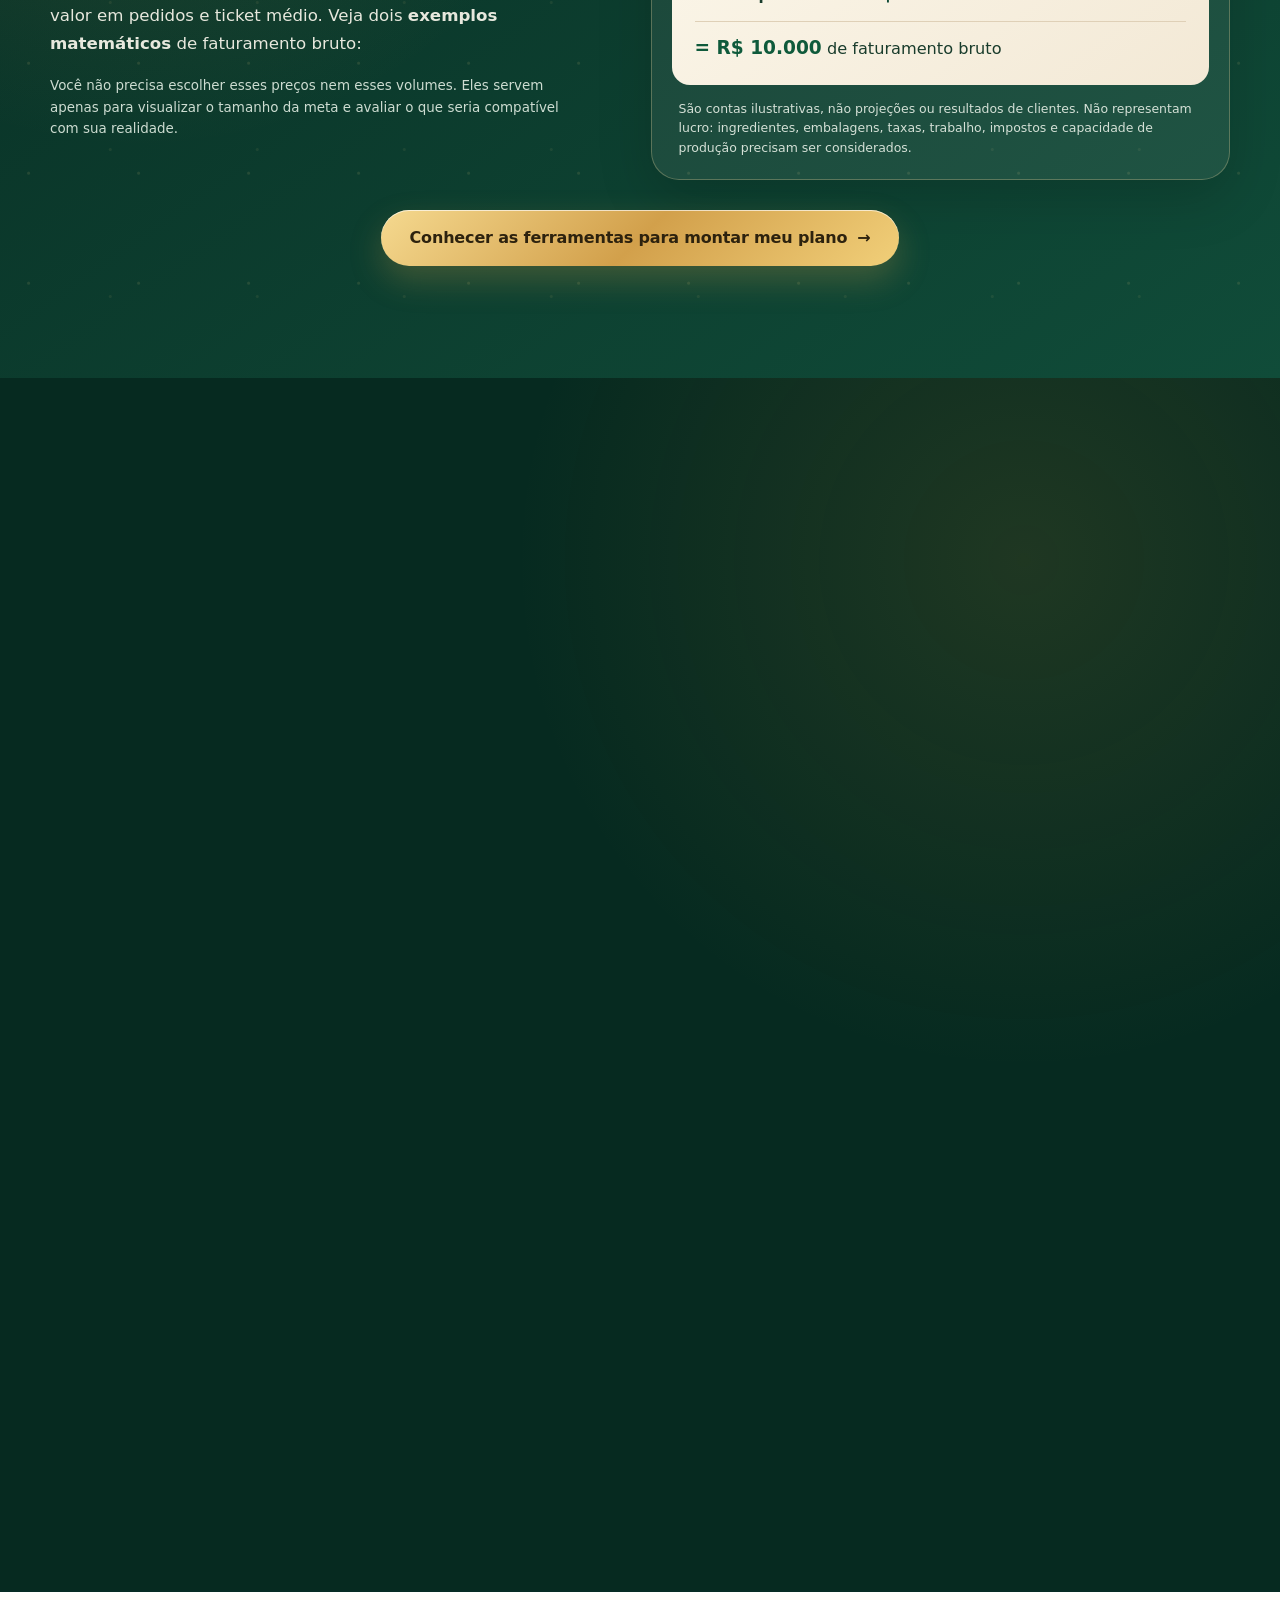
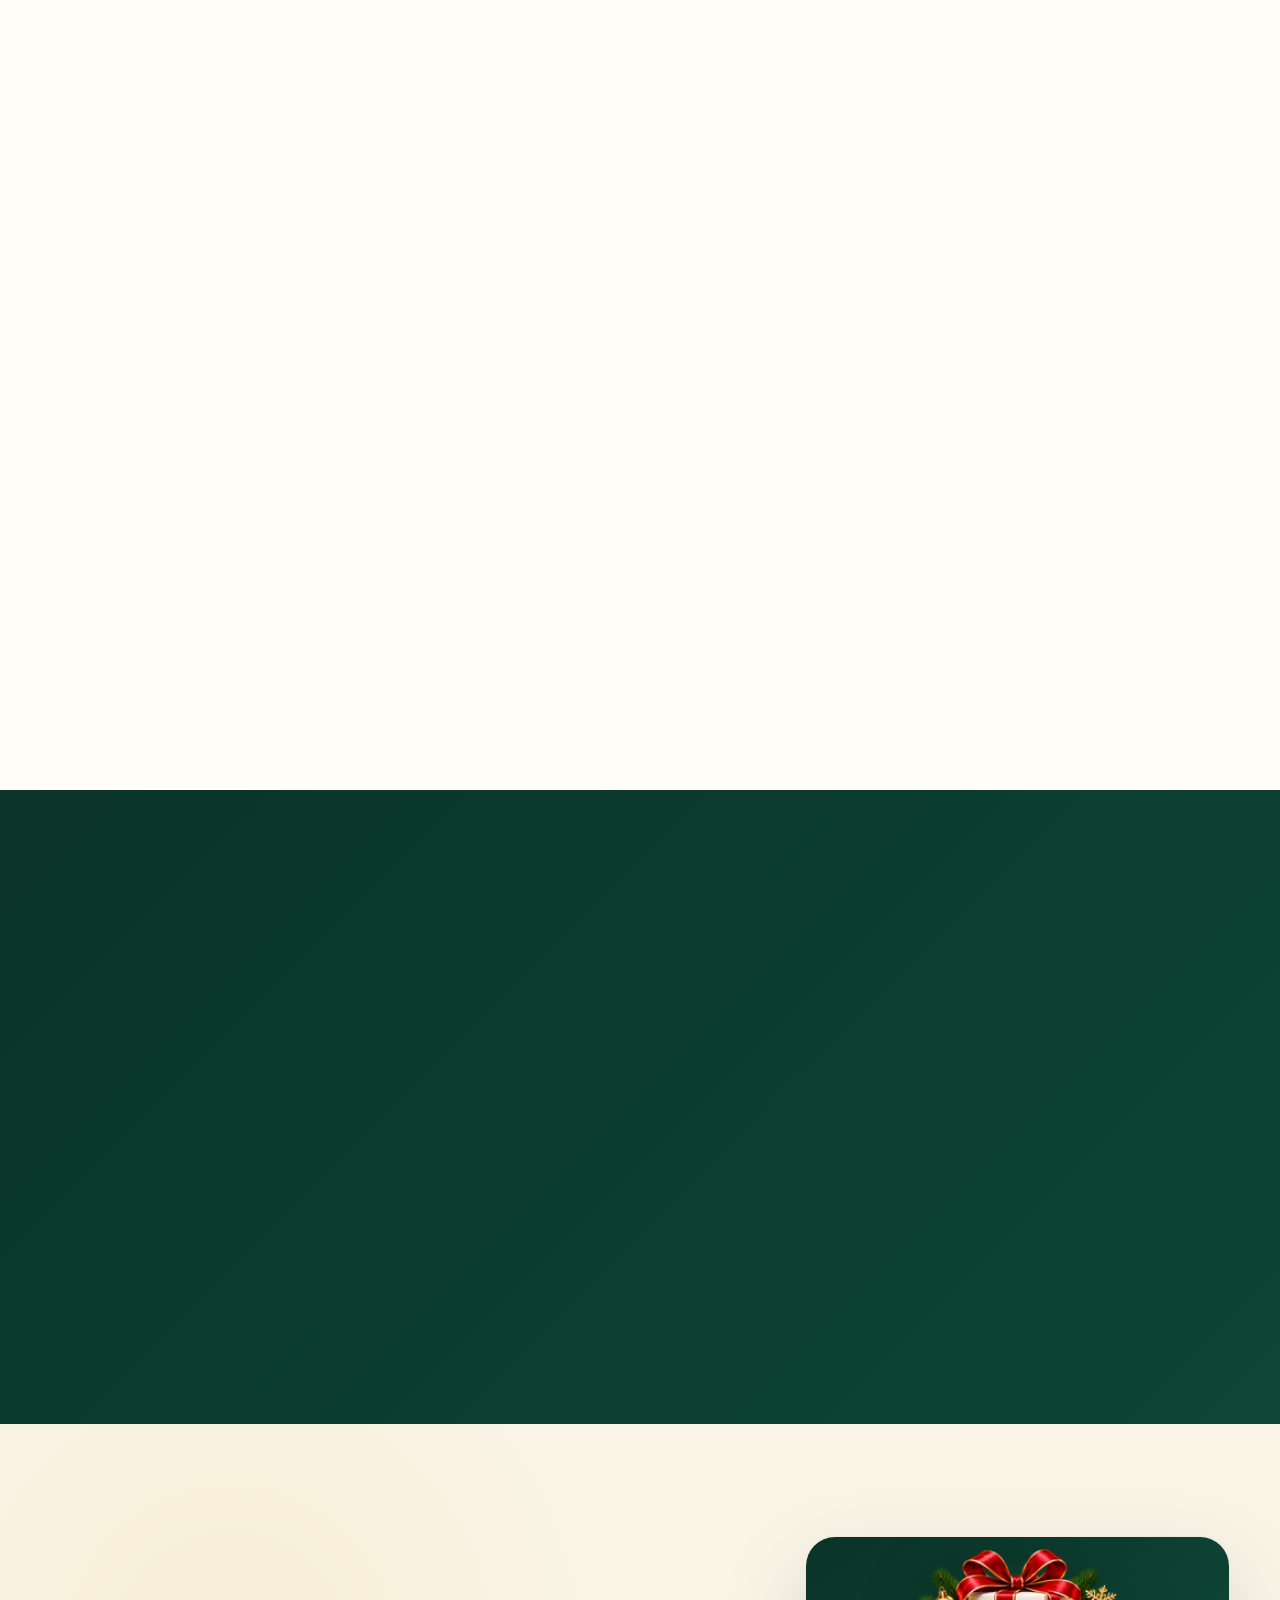
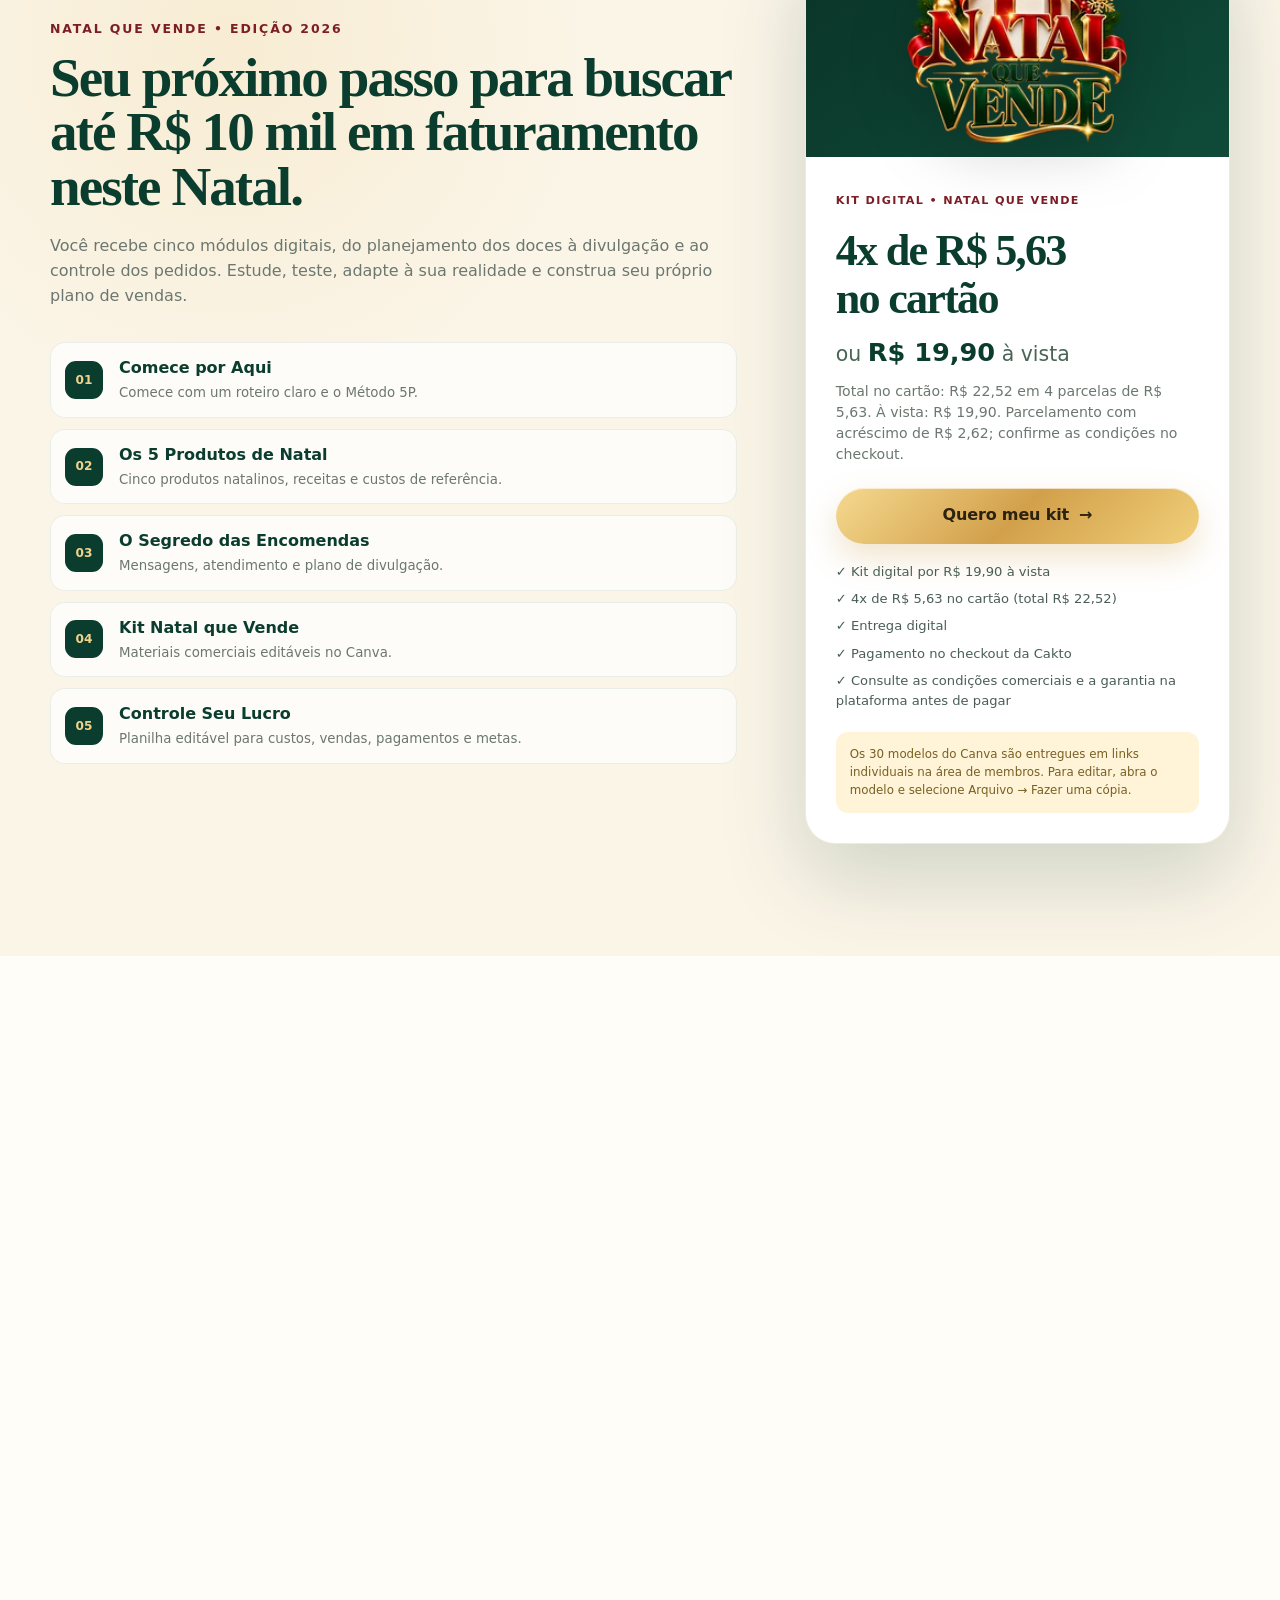
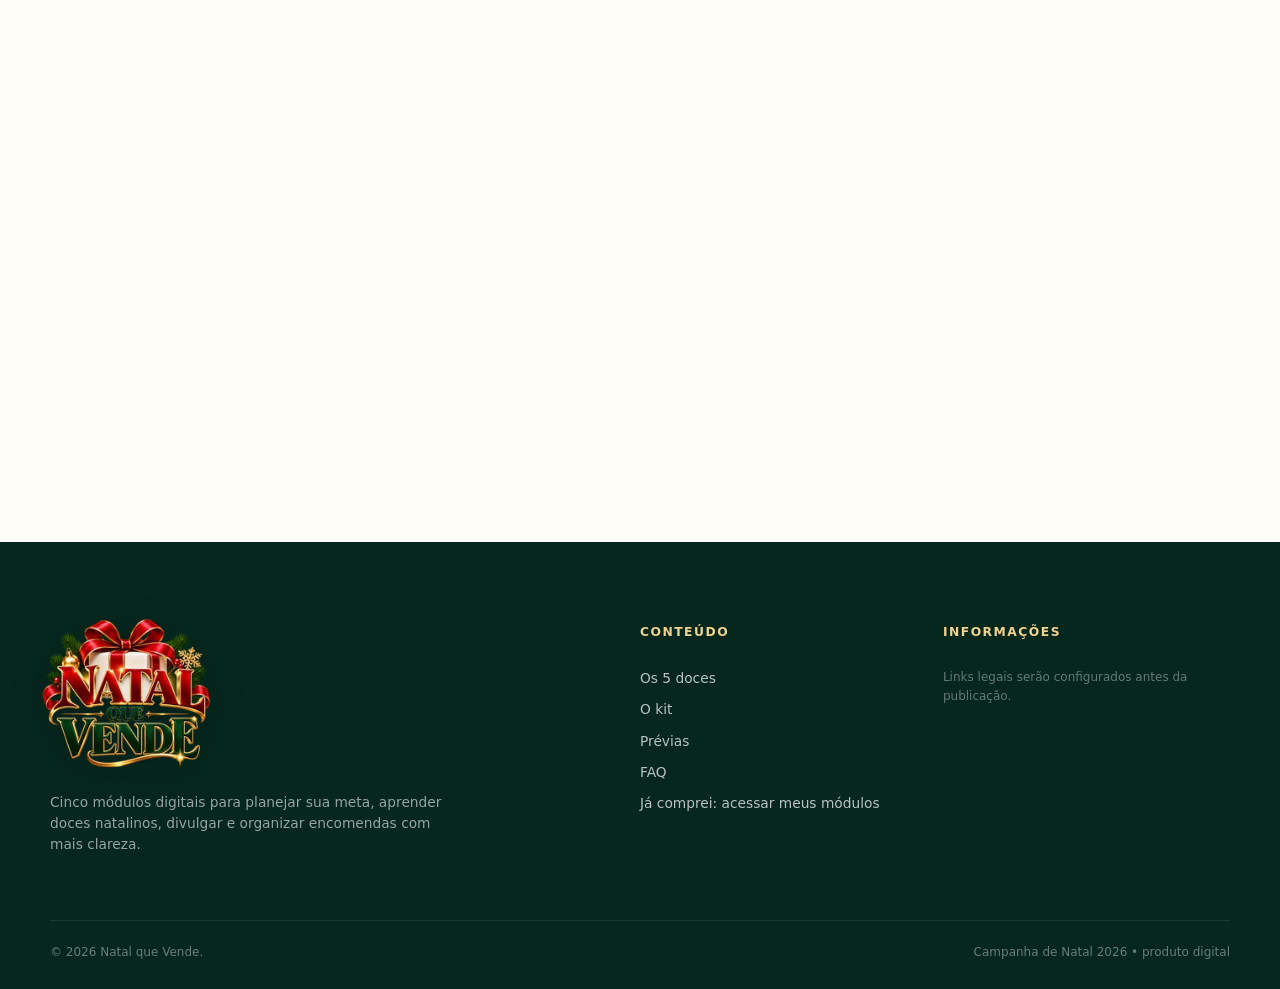
==== commit 47f47ee2: "perf: serve compressed browser icon and refresh its cache" ====
--- a/index.html
+++ b/index.html
@@ -18,7 +18,7 @@
   <meta http-equiv="Content-Security-Policy" content="default-src 'self'; img-src 'self' data: https://www.facebook.com; style-src 'self' 'unsafe-inline'; script-src 'self' https://connect.facebook.net; frame-src https://www.youtube-nocookie.com https://player.vimeo.com; connect-src 'self' https://www.facebook.com https://connect.facebook.net; base-uri 'self'; form-action 'self';">
   <link rel="canonical" href="https://oficial-oferta.github.io/natal-que-vende/">
   <title>Natal que Vende — Planeje até R$ 10 mil em vendas de Natal</title>
-  <link rel="icon" href="assets/images/favicon.png" type="image/png">
+  <link rel="icon" href="assets/images/favicon.png?v=optimized-20261027" type="image/png">
   <link rel="manifest" href="site.webmanifest">
   <link rel="preload" href="assets/images/mesa.webp" as="image" type="image/webp" media="(min-width: 641px)" fetchpriority="high">
   <link rel="preload" href="assets/images/mesa-mobile.webp" as="image" type="image/webp" media="(max-width: 640px)" fetchpriority="high">
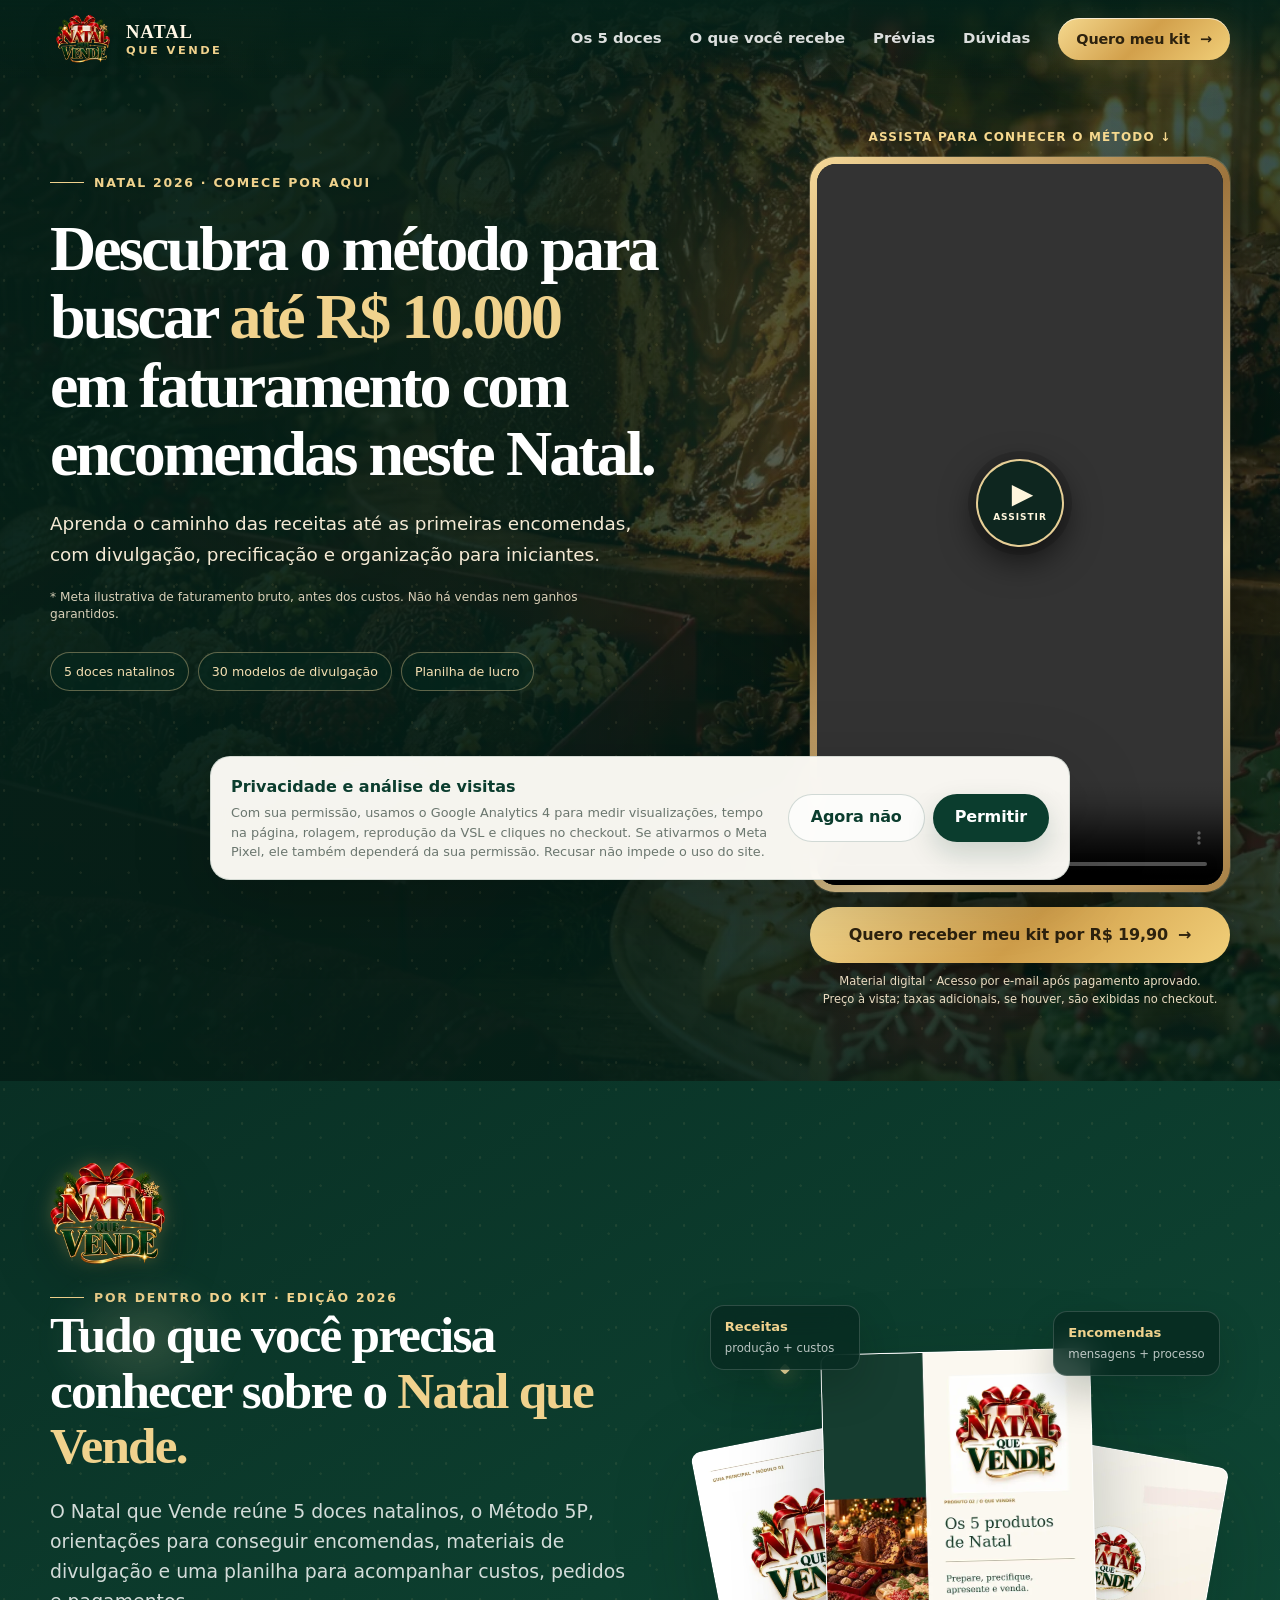
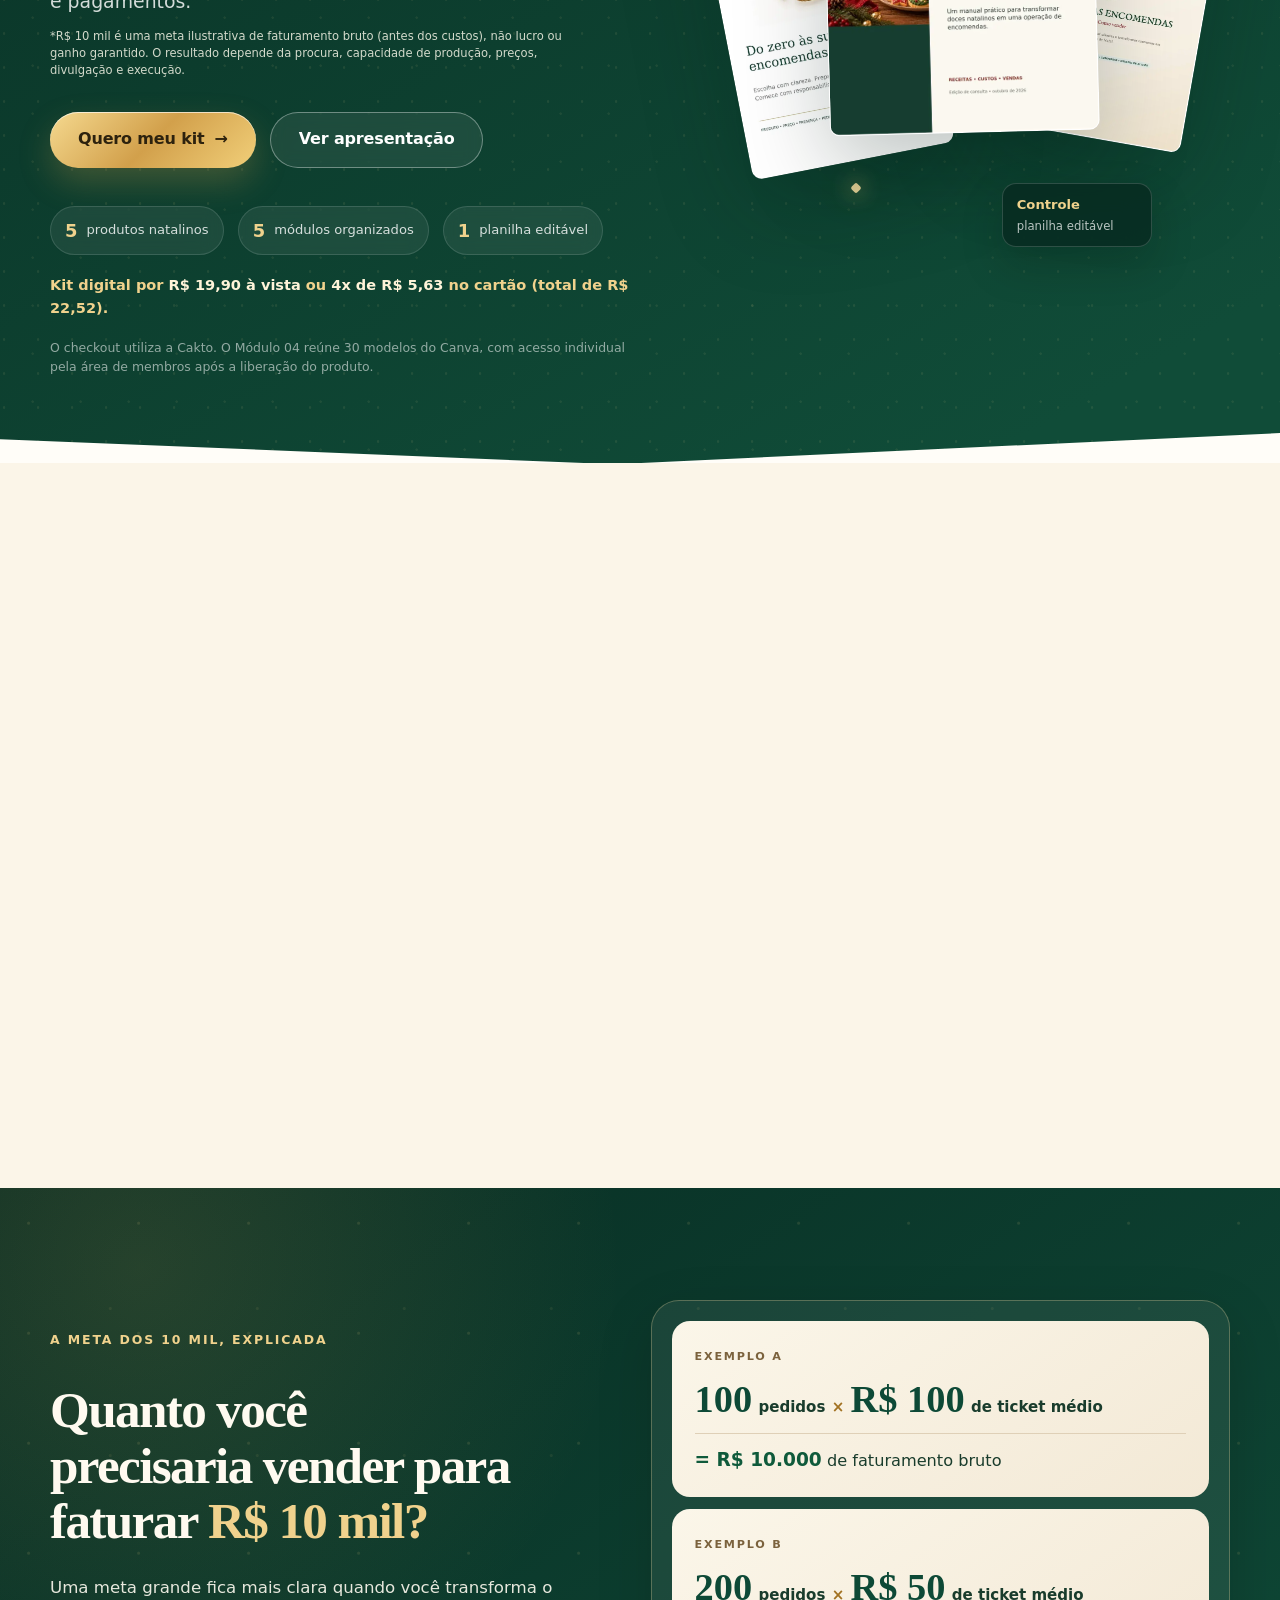
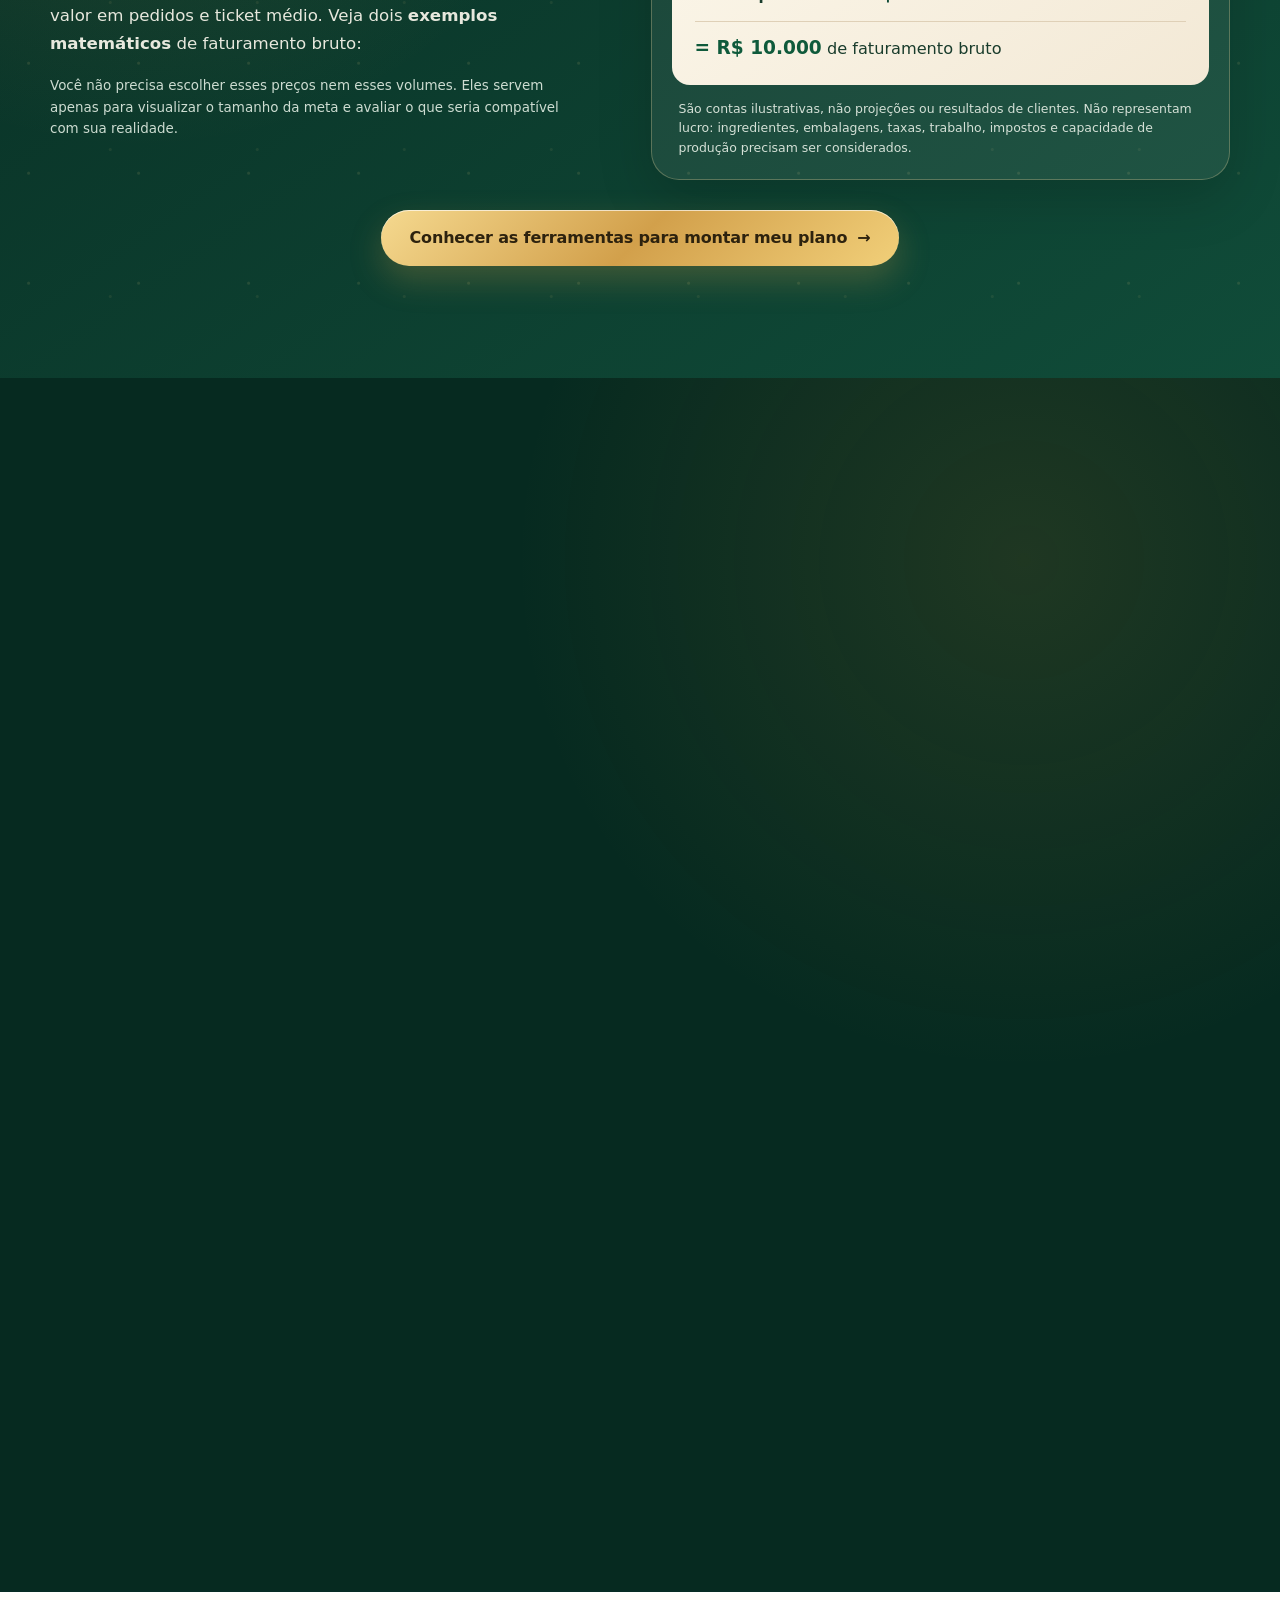
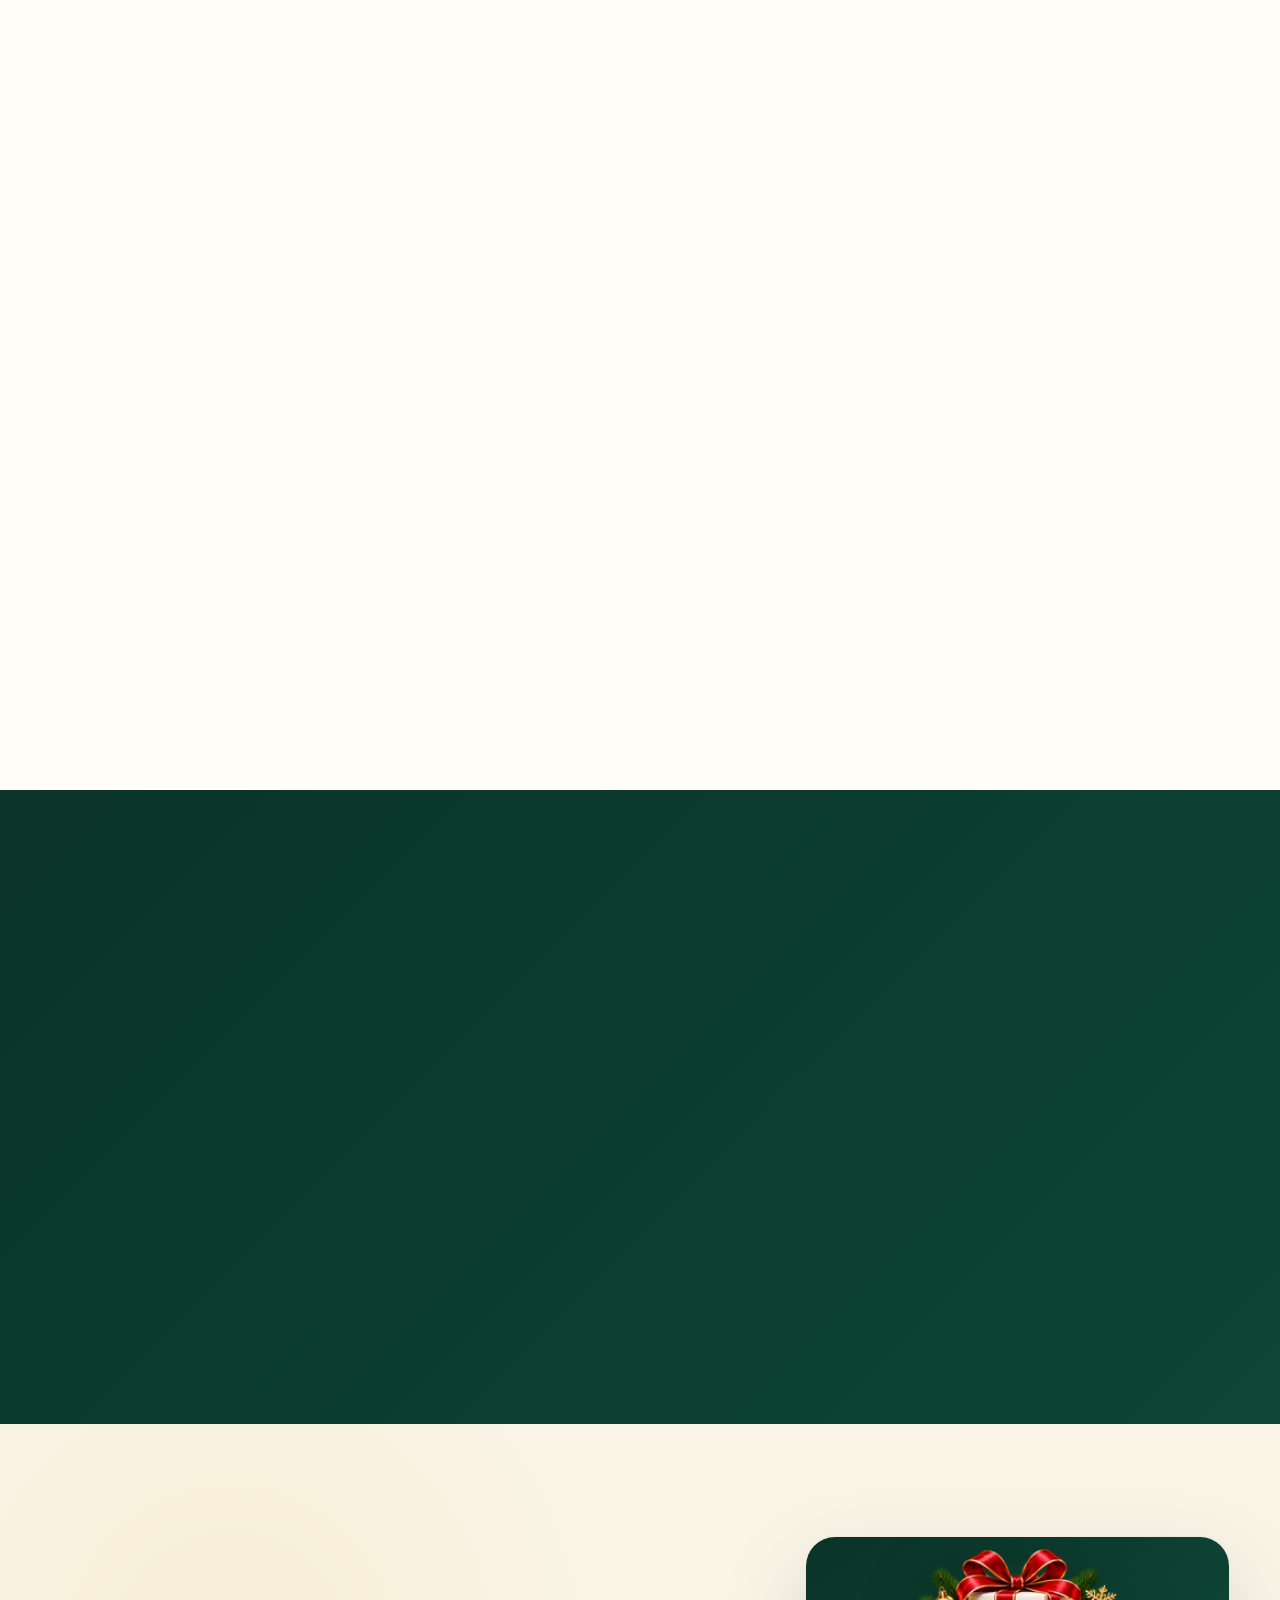
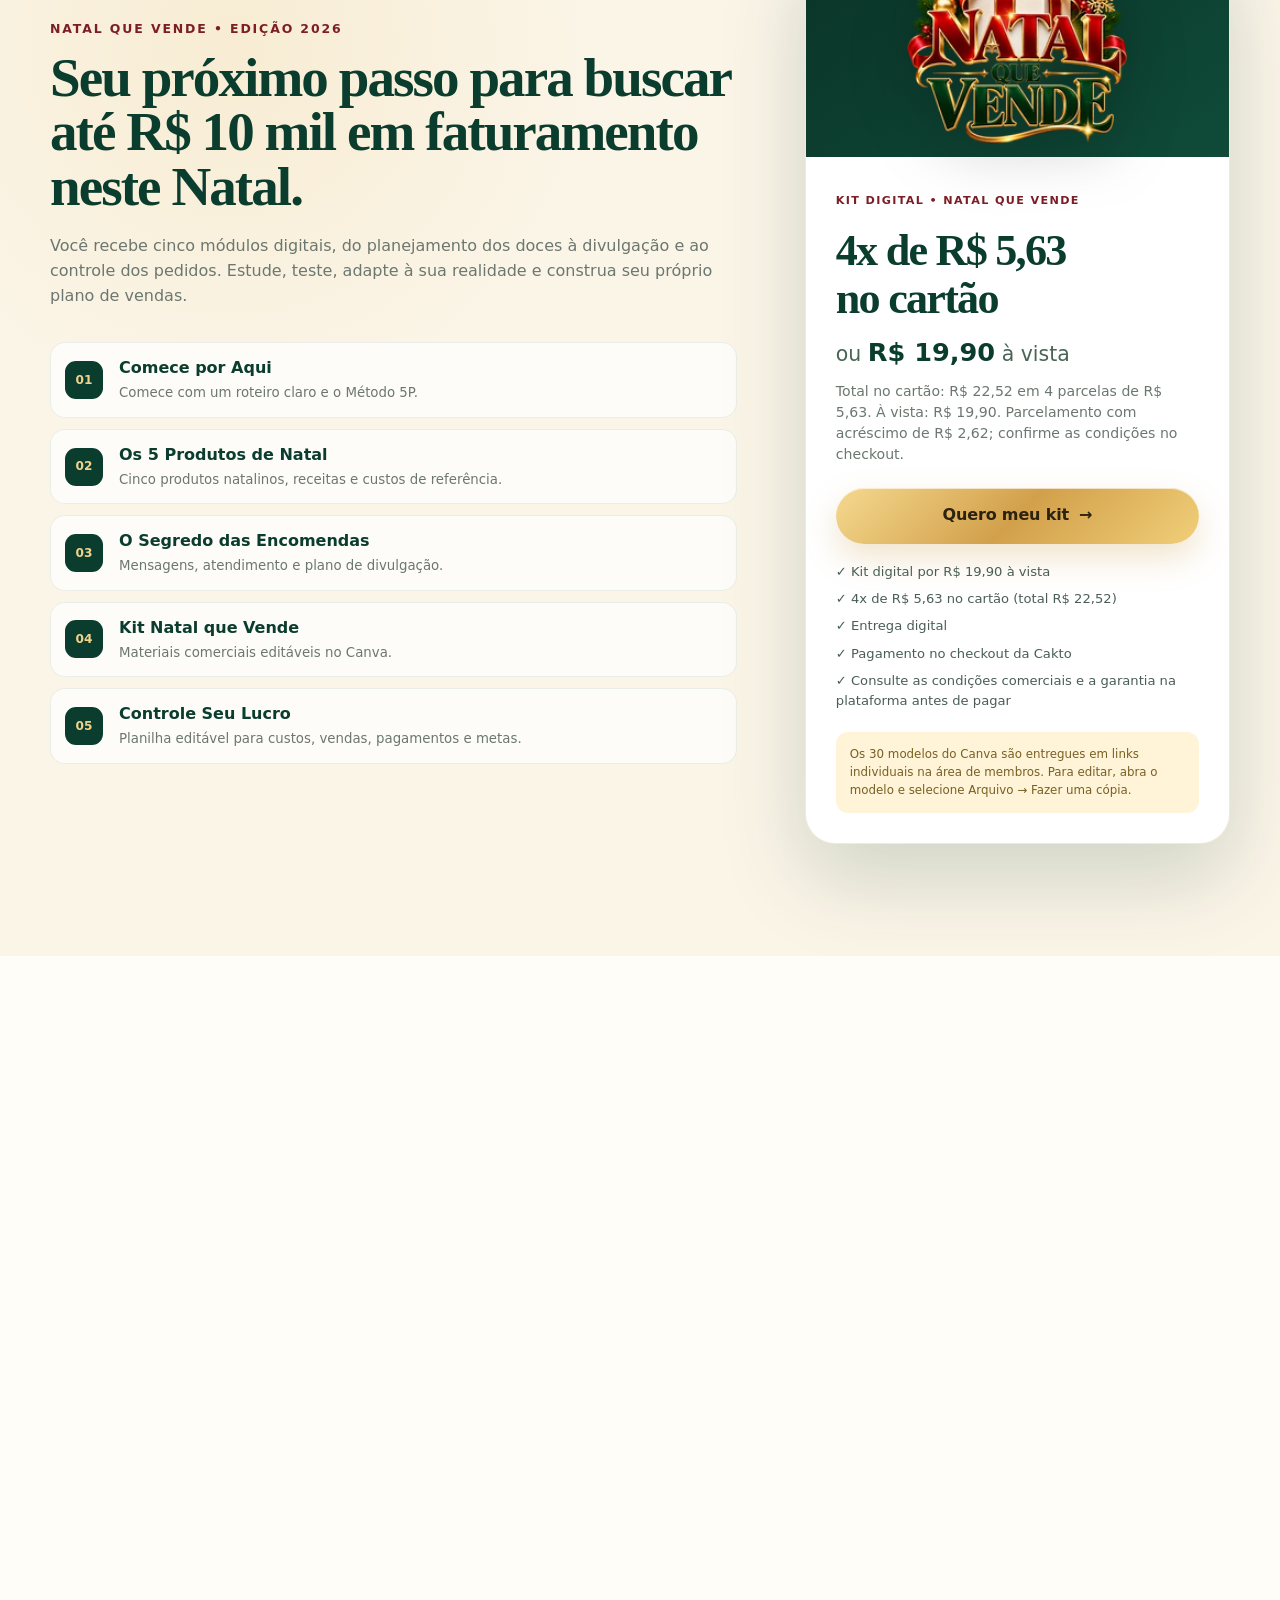
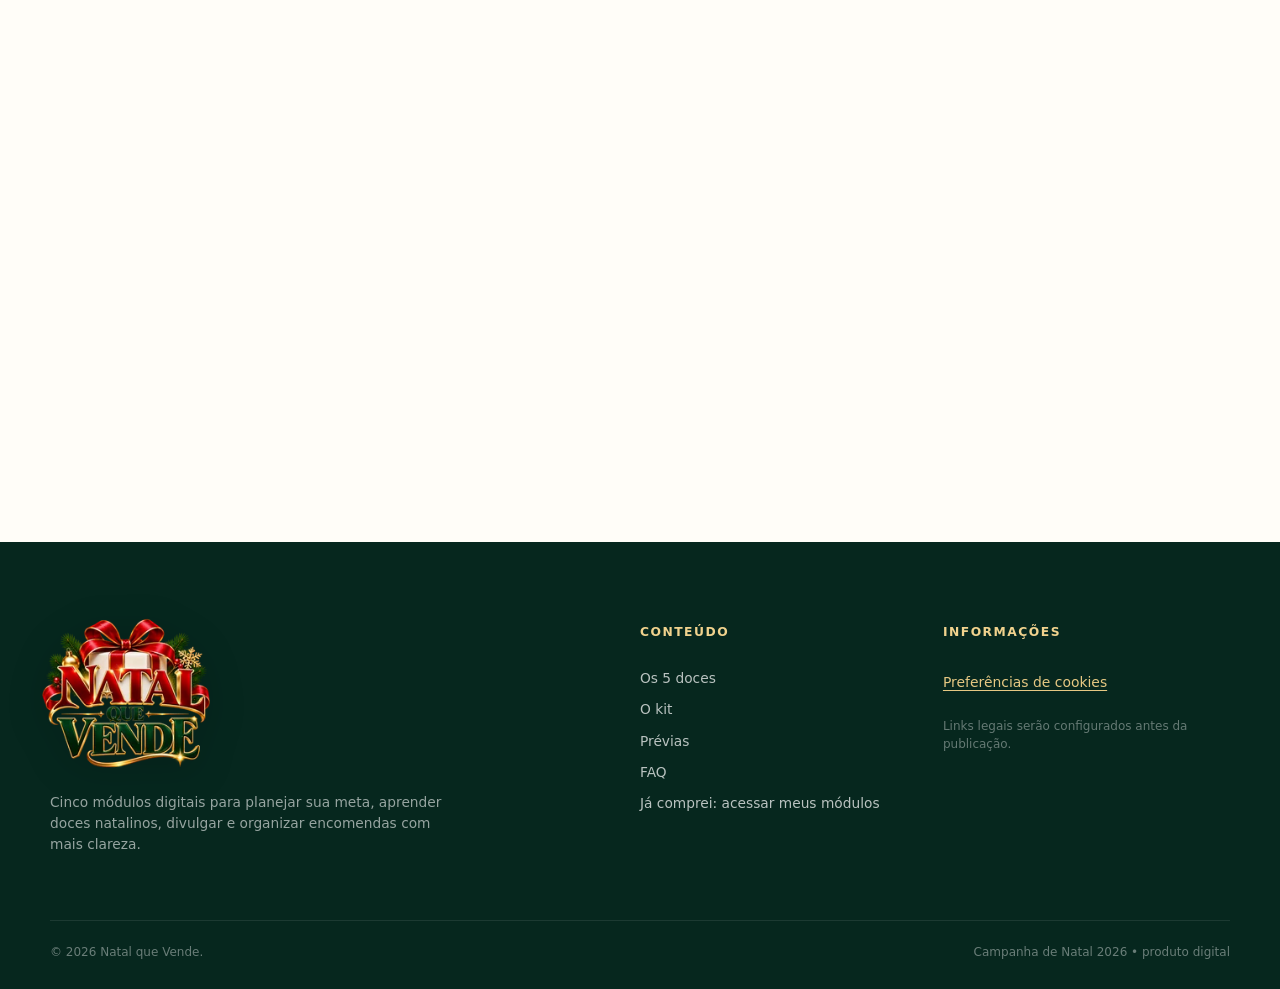
==== commit f8e94841: "feat: consent-based GA4 with Portuguese VSL, scroll, time and checkout events" ====
--- a/index.html
+++ b/index.html
@@ -15,7 +15,7 @@
   <meta name="twitter:title" content="Natal que Vende">
   <meta name="twitter:description" content="Cinco produtos, Método 5P, materiais de divulgação e planilha. Descubra como planejar uma meta de até R$ 10 mil em faturamento bruto no Natal.">
   <meta name="twitter:image" content="https://oficial-oferta.github.io/natal-que-vende/assets/images/og-natal-que-vende.webp">
-  <meta http-equiv="Content-Security-Policy" content="default-src 'self'; img-src 'self' data: https://www.facebook.com; style-src 'self' 'unsafe-inline'; script-src 'self' https://connect.facebook.net; frame-src https://www.youtube-nocookie.com https://player.vimeo.com; connect-src 'self' https://www.facebook.com https://connect.facebook.net; base-uri 'self'; form-action 'self';">
+  <meta http-equiv="Content-Security-Policy" content="default-src 'self'; img-src 'self' data: https://www.facebook.com https://www.google-analytics.com https://*.google-analytics.com; style-src 'self' 'unsafe-inline'; script-src 'self' https://connect.facebook.net https://www.googletagmanager.com; frame-src https://www.youtube-nocookie.com https://player.vimeo.com; connect-src 'self' https://www.facebook.com https://connect.facebook.net https://www.google-analytics.com https://*.google-analytics.com https://www.googletagmanager.com; base-uri 'self'; form-action 'self';">
   <link rel="canonical" href="https://oficial-oferta.github.io/natal-que-vende/">
   <title>Natal que Vende — Planeje até R$ 10 mil em vendas de Natal</title>
   <link rel="icon" href="assets/images/favicon.png?v=optimized-20261027" type="image/png">
@@ -26,6 +26,7 @@
   <link rel="stylesheet" href="assets/css/styles.css?v=hero-goal-speed-20261027">
   <script src="assets/js/config.js?v=vsl1" defer></script>
   <script src="assets/js/app.js?v=vsl-native-20261027" defer></script>
+  <script src="assets/js/analytics.js?v=ga4-pt-20261027" defer></script>
 </head>
 <body>
   <a class="skip-link" href="#conteudo">Pular para o conteúdo</a>
@@ -465,7 +466,7 @@
     <div class="container footer-grid">
       <div class="footer-brand"><img src="assets/images/logo-natal-que-vende-v2.webp" alt="Natal que Vende" width="180" height="180"><p>Cinco módulos digitais para planejar sua meta, aprender doces natalinos, divulgar e organizar encomendas com mais clareza.</p></div>
       <div><h2>Conteúdo</h2><a href="#doces">Os 5 doces</a><a href="#kit">O kit</a><a href="#previas">Prévias</a><a href="#faq">FAQ</a><a href="portal/" aria-label="Área de membros Natal que Vende — acesso de compradoras">Já comprei: acessar meus módulos</a></div>
-      <div><h2>Informações</h2><a href="#" data-legal="privacy" hidden>Privacidade</a><a href="#" data-legal="terms" hidden>Termos</a><a href="#" data-legal="refund" hidden>Política de reembolso</a><a href="#" data-support-link hidden>Suporte</a><span class="footer-muted">Links legais serão configurados antes da publicação.</span></div>
+      <div><h2>Informações</h2><a href="#" data-legal="privacy" hidden>Privacidade</a><a href="#" data-legal="terms" hidden>Termos</a><a href="#" data-legal="refund" hidden>Política de reembolso</a><a href="#" data-support-link hidden>Suporte</a><button class="footer-privacy-settings" type="button" data-open-cookie-preferences>Preferências de cookies</button><span class="footer-muted">Links legais serão configurados antes da publicação.</span></div>
     </div>
     <div class="container footer-bottom"><span>© <span data-current-year></span> Natal que Vende.</span><span>Campanha de Natal 2026 • produto digital</span></div>
   </footer>
@@ -476,7 +477,7 @@
   </div>
 
   <div class="cookie-banner" data-cookie-banner hidden role="dialog" aria-modal="false" aria-label="Preferências de rastreamento">
-    <div><strong>Privacidade e mensuração</strong><p>Quando o Meta Pixel estiver configurado, você poderá autorizar a mensuração de visitas e cliques. Sem consentimento, o script de rastreamento não será carregado.</p></div>
+    <div><strong>Privacidade e análise de visitas</strong><p>Com sua permissão, usamos o Google Analytics 4 para medir visualizações, tempo na página, rolagem, reprodução da VSL e cliques no checkout. Se ativarmos o Meta Pixel, ele também dependerá da sua permissão. Recusar não impede o uso do site.</p></div>
     <div class="cookie-actions"><button class="button button-ghost-dark" type="button" data-consent-reject>Agora não</button><button class="button button-pine" type="button" data-consent-accept>Permitir</button></div>
   </div>
 
--- a/assets/css/styles.css
+++ b/assets/css/styles.css
@@ -833,3 +833,9 @@
   .watch-goal-note{font-size:.68rem;line-height:1.4;margin:7px 0 0}
 }
 @media(max-width:360px){.watch-intro h1{font-size:1.88rem}}
+
+/* GA4 / Meta: consent preferences available on all screen sizes. */
+.footer-privacy-settings{padding:0;margin:4px 0 13px;border:0;background:none;color:#e6c883;text-align:left;font:inherit;font-size:.87rem;text-decoration:underline;text-underline-offset:3px;cursor:pointer}
+.footer-privacy-settings:hover,.footer-privacy-settings:focus-visible{color:#fff2cc}
+.cookie-banner{z-index:200}
+.cookie-banner p{line-height:1.5}
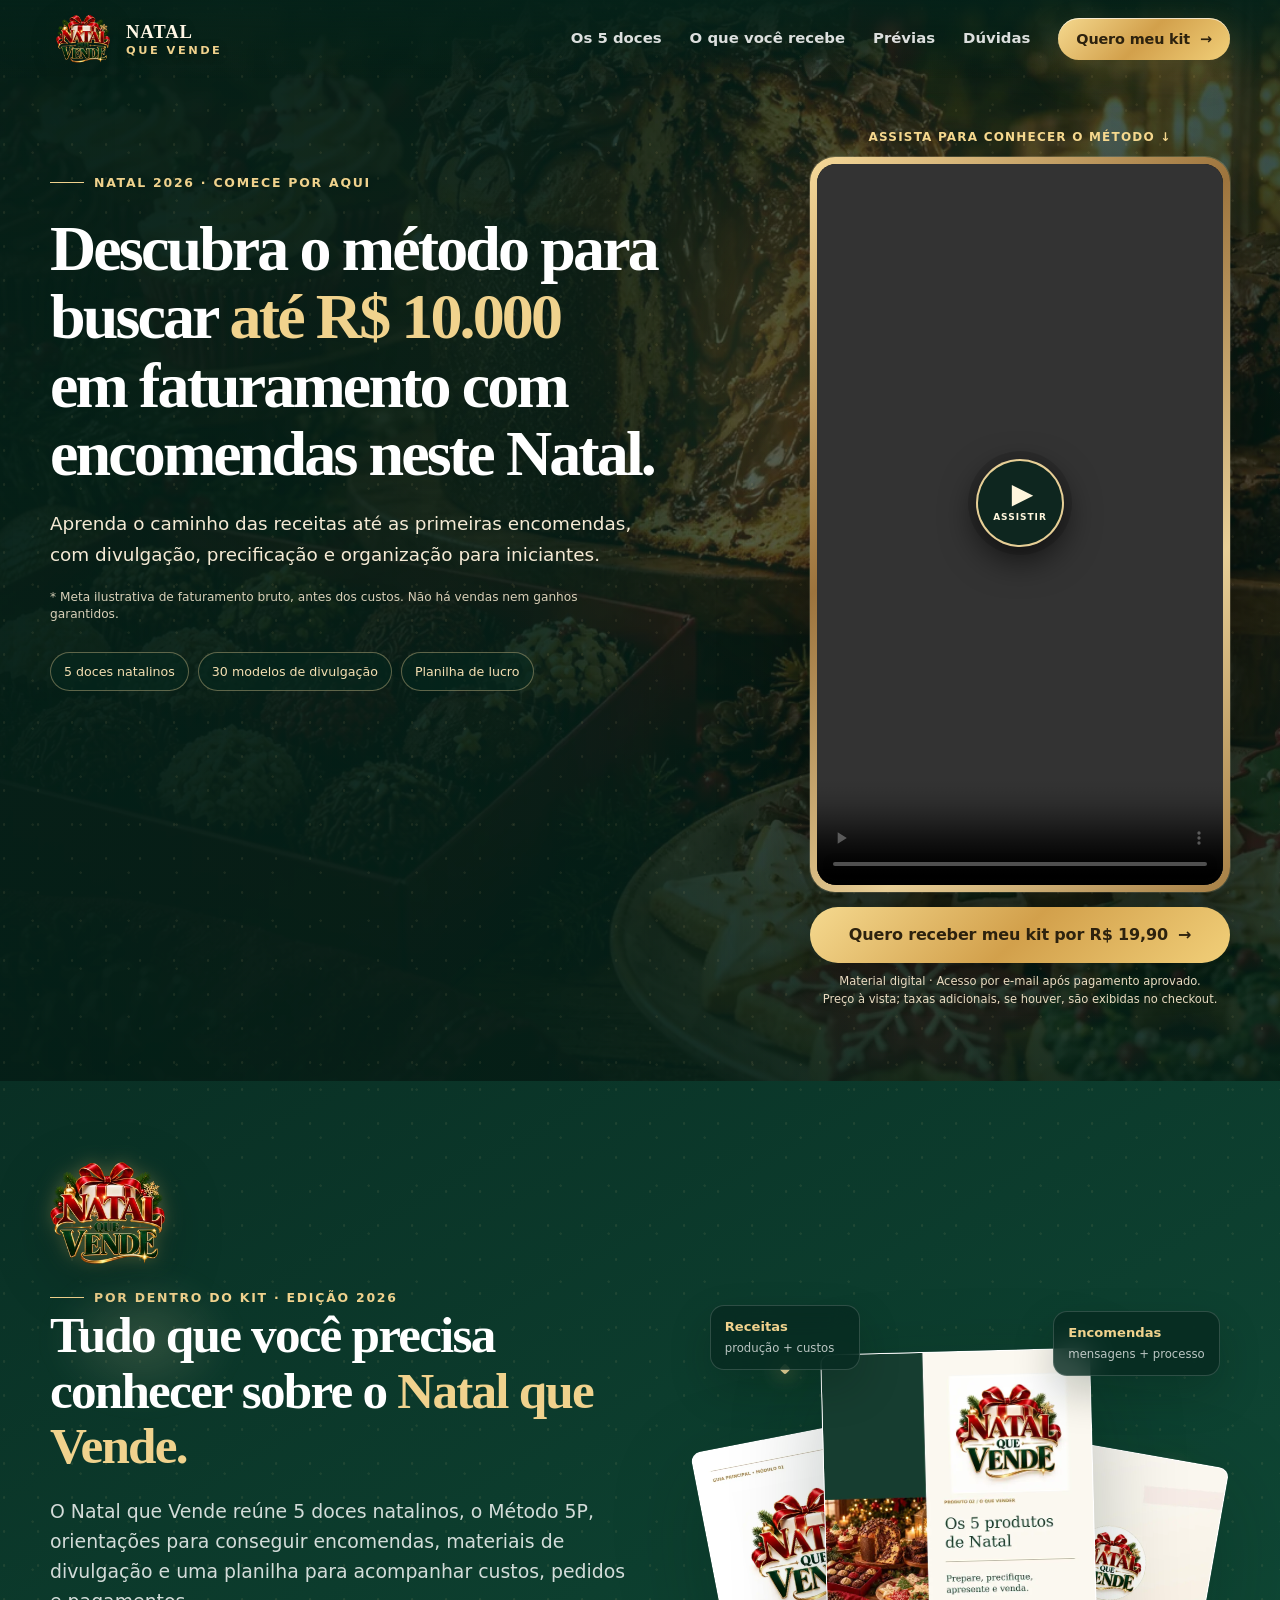
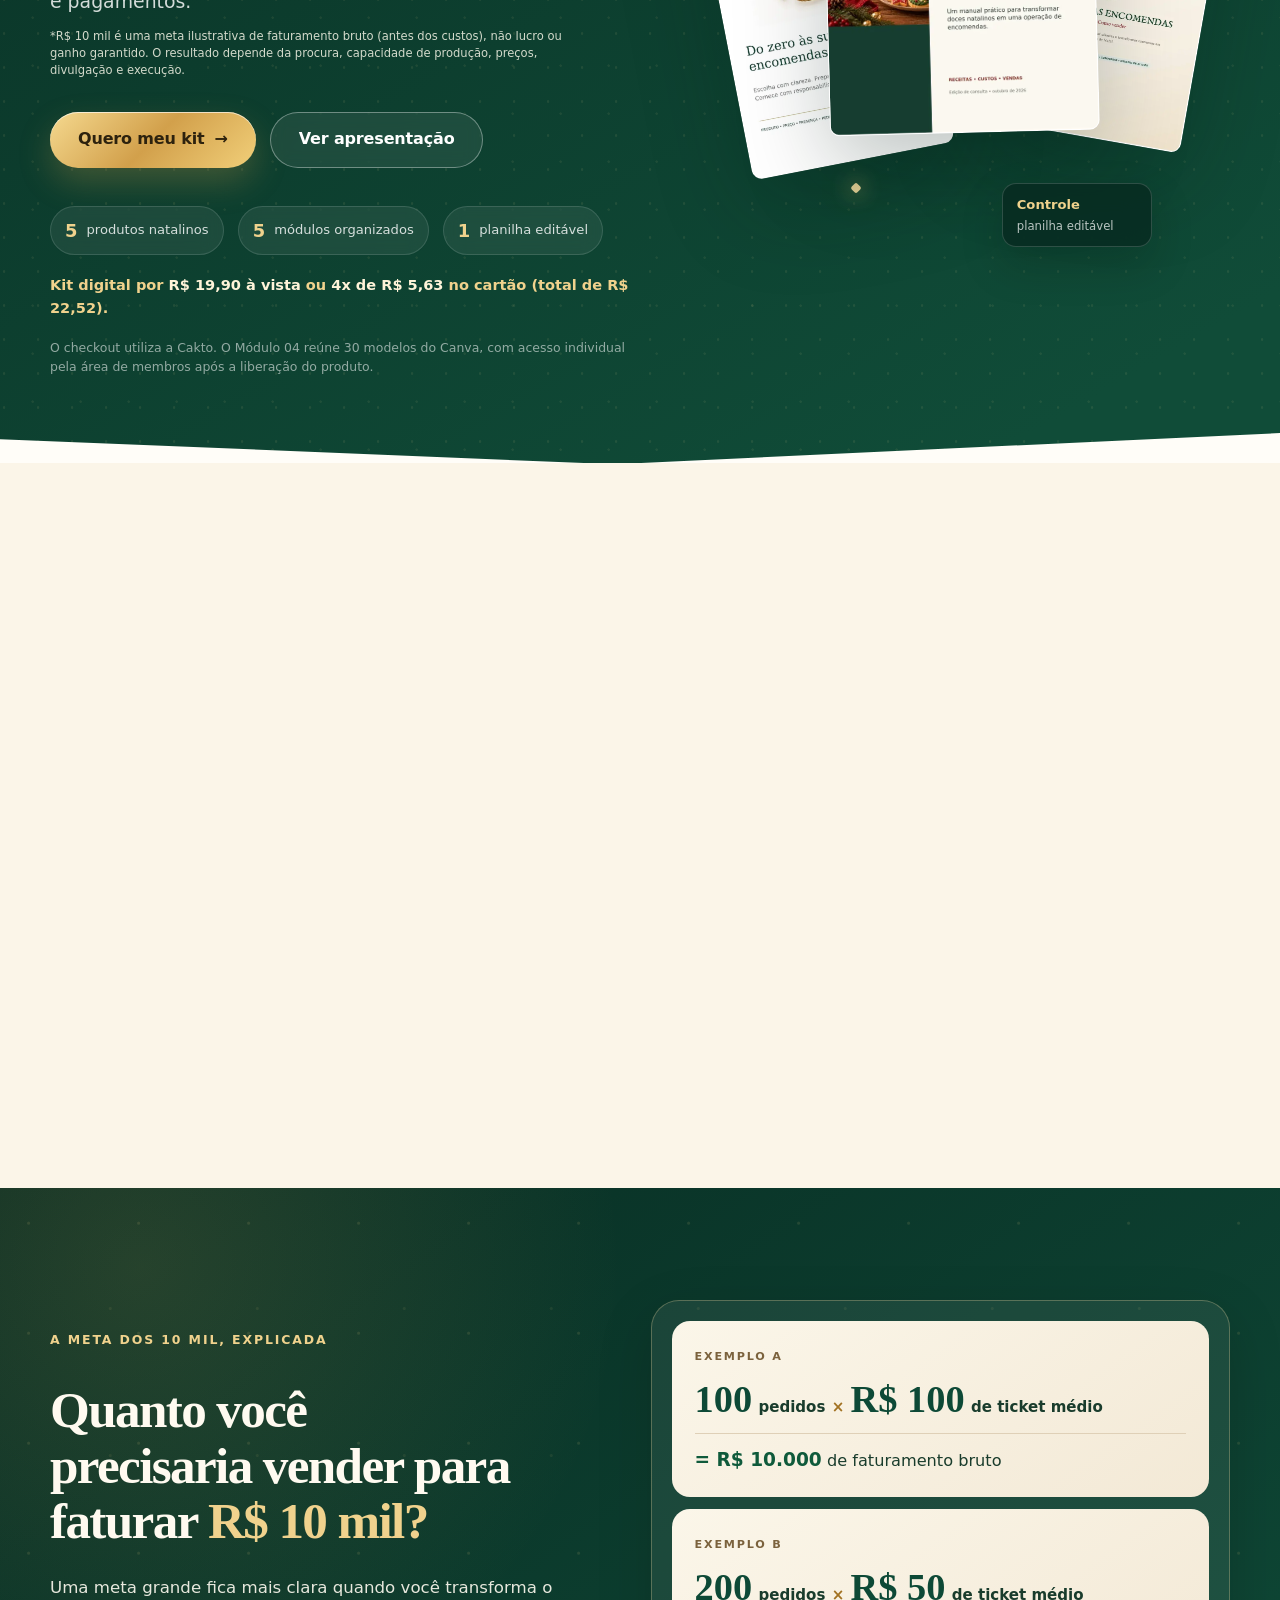
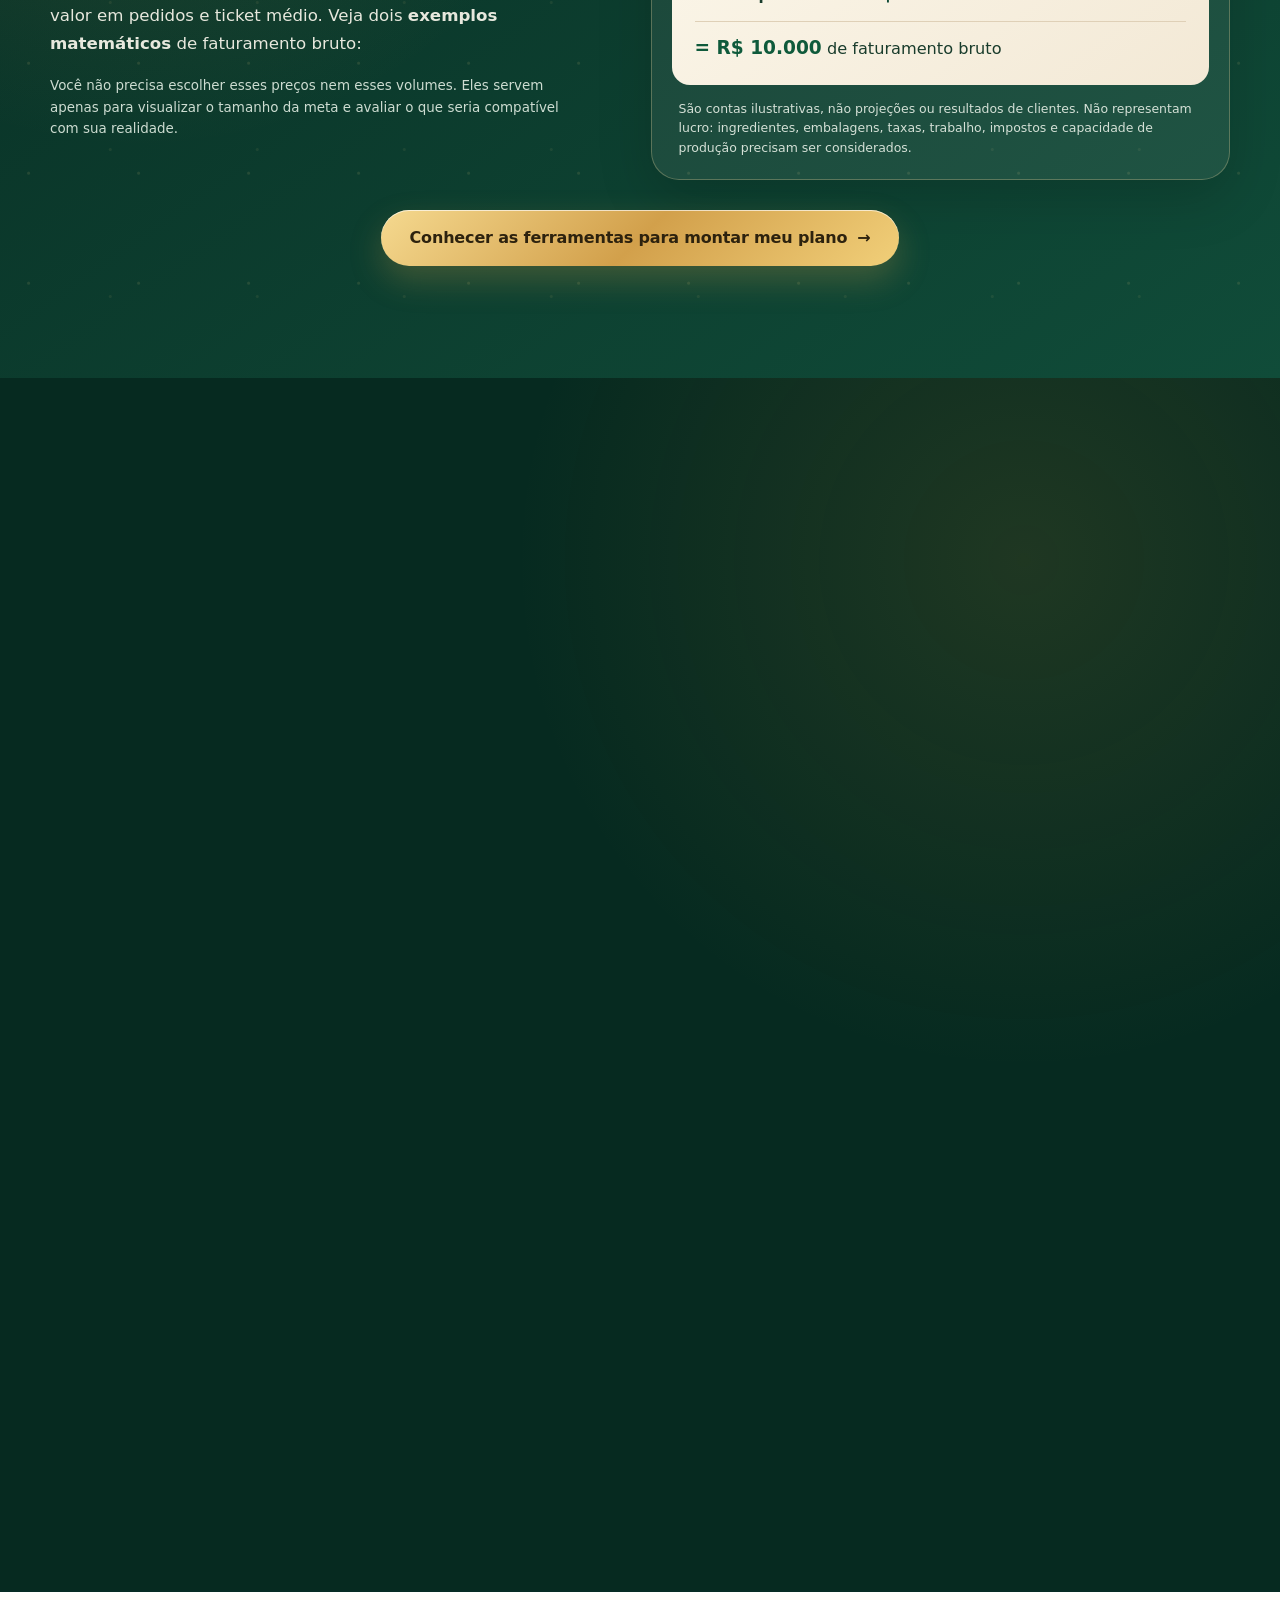
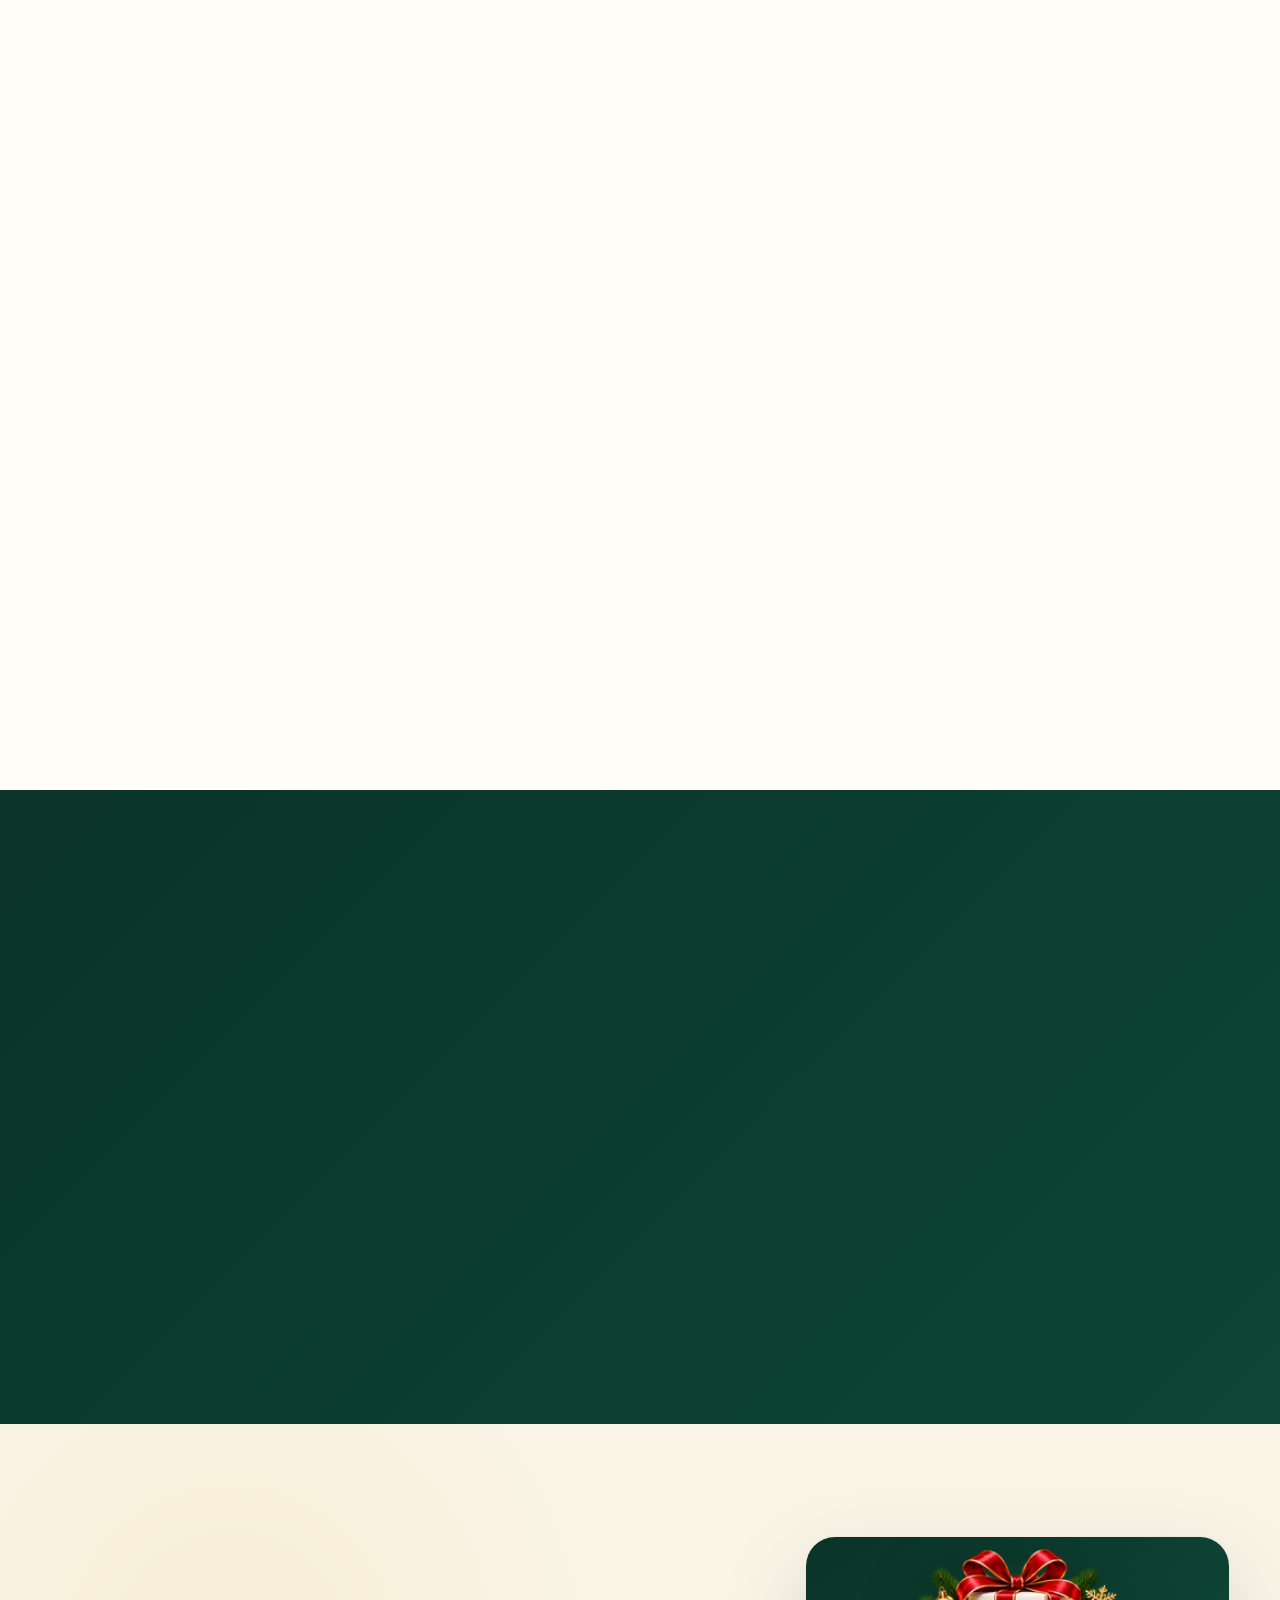
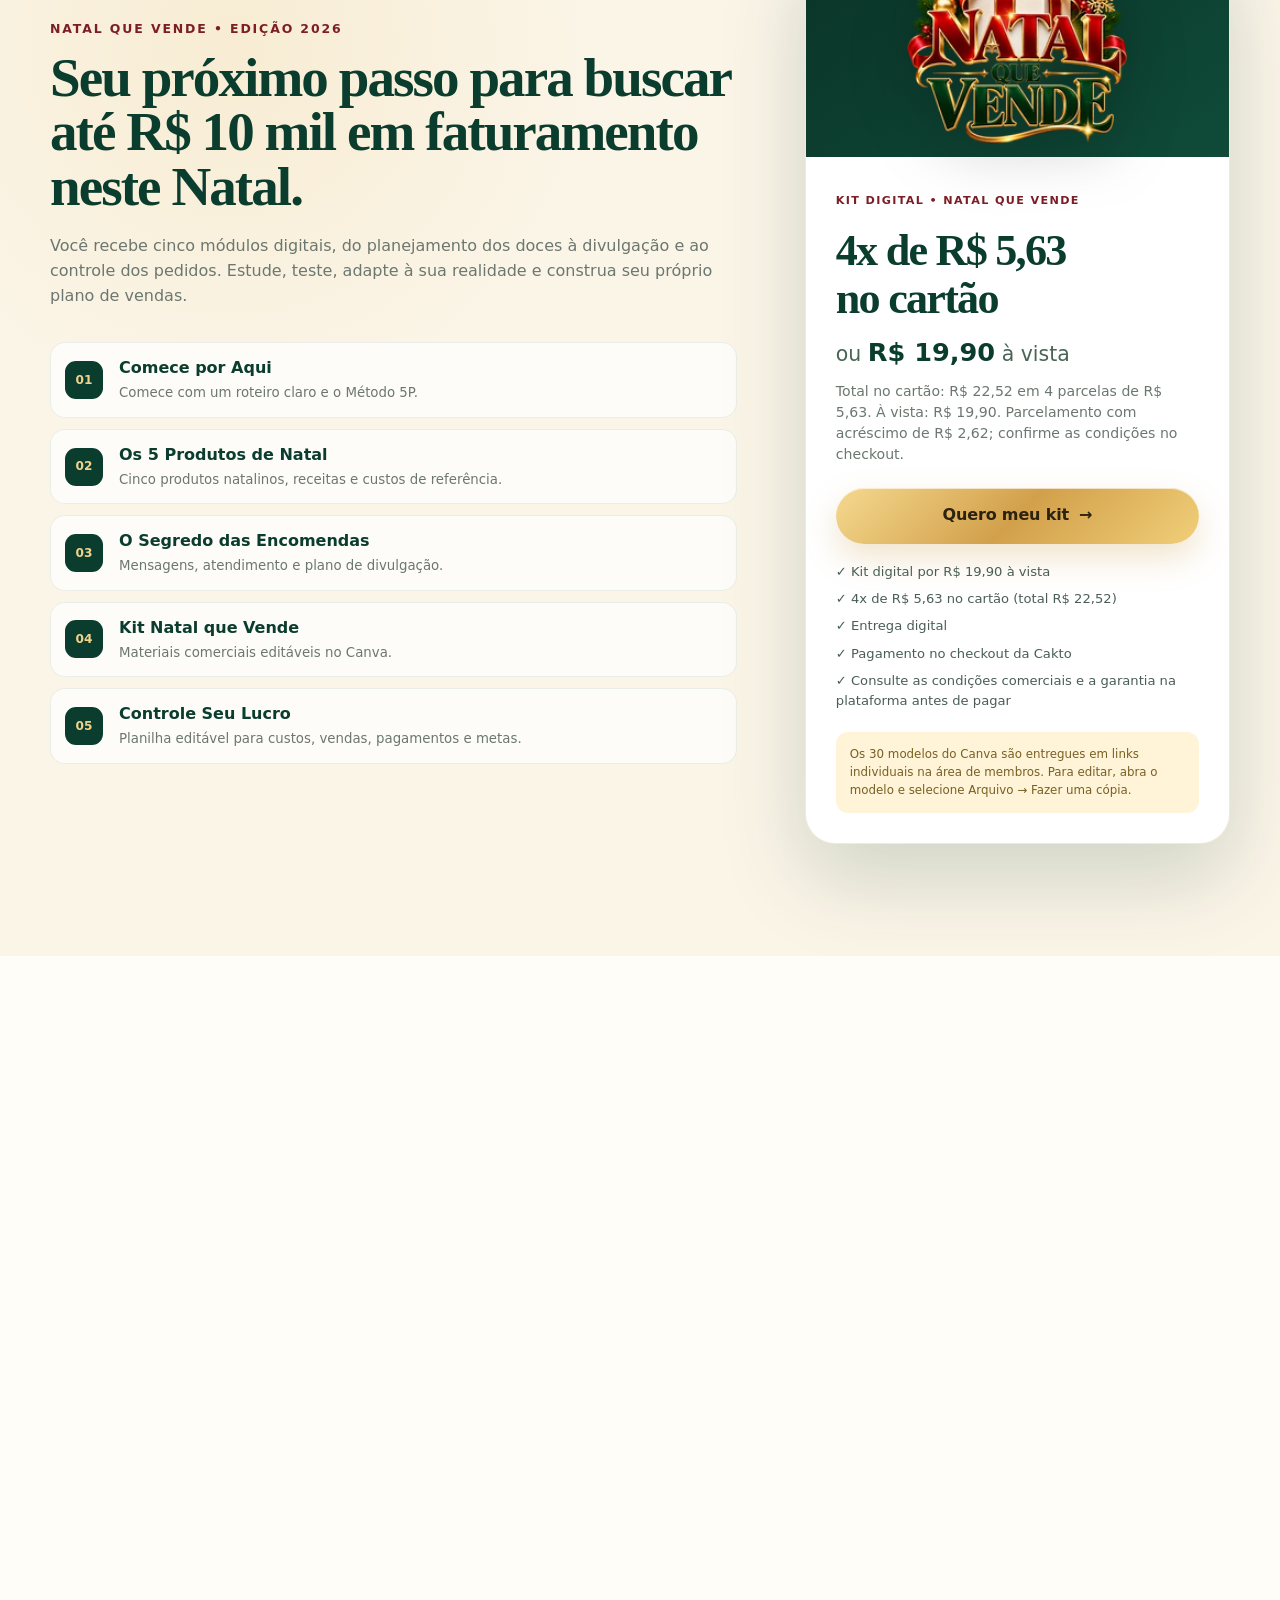
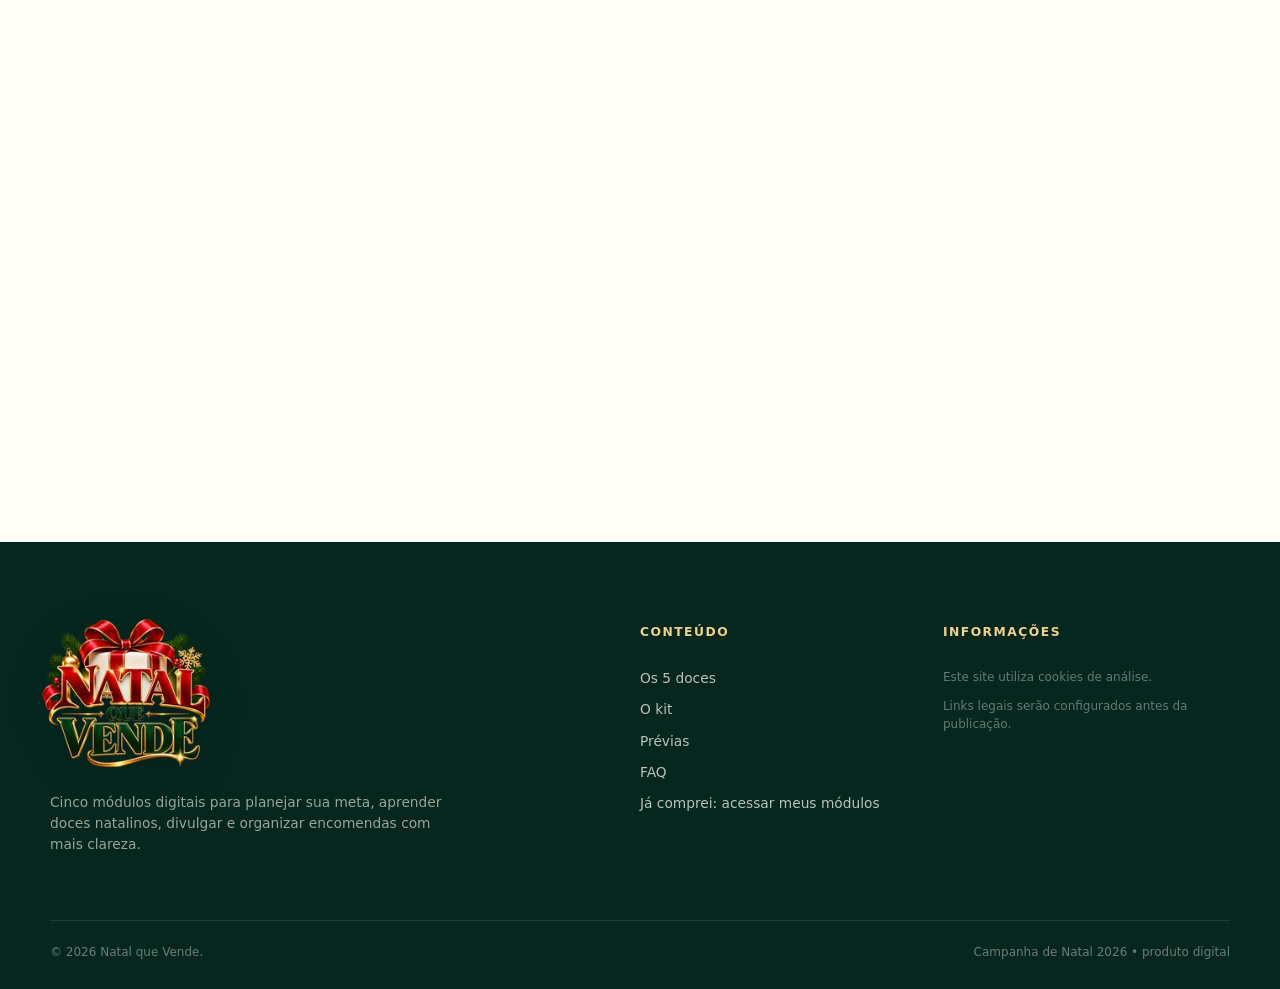
==== commit b434095e: "fix: load GA4 tag directly, remove cookie pop-up and keep Portuguese events" ====
--- a/index.html
+++ b/index.html
@@ -26,7 +26,9 @@
   <link rel="stylesheet" href="assets/css/styles.css?v=hero-goal-speed-20261027">
   <script src="assets/js/config.js?v=vsl1" defer></script>
   <script src="assets/js/app.js?v=vsl-native-20261027" defer></script>
-  <script src="assets/js/analytics.js?v=ga4-pt-20261027" defer></script>
+  <!-- Google tag (gtag.js): medição G-68Y43D2QHK -->
+  <script async src="https://www.googletagmanager.com/gtag/js?id=G-68Y43D2QHK"></script>
+  <script src="assets/js/analytics.js?v=ga4-direto-20261027" defer></script>
 </head>
 <body>
   <a class="skip-link" href="#conteudo">Pular para o conteúdo</a>
@@ -466,7 +468,7 @@
     <div class="container footer-grid">
       <div class="footer-brand"><img src="assets/images/logo-natal-que-vende-v2.webp" alt="Natal que Vende" width="180" height="180"><p>Cinco módulos digitais para planejar sua meta, aprender doces natalinos, divulgar e organizar encomendas com mais clareza.</p></div>
       <div><h2>Conteúdo</h2><a href="#doces">Os 5 doces</a><a href="#kit">O kit</a><a href="#previas">Prévias</a><a href="#faq">FAQ</a><a href="portal/" aria-label="Área de membros Natal que Vende — acesso de compradoras">Já comprei: acessar meus módulos</a></div>
-      <div><h2>Informações</h2><a href="#" data-legal="privacy" hidden>Privacidade</a><a href="#" data-legal="terms" hidden>Termos</a><a href="#" data-legal="refund" hidden>Política de reembolso</a><a href="#" data-support-link hidden>Suporte</a><button class="footer-privacy-settings" type="button" data-open-cookie-preferences>Preferências de cookies</button><span class="footer-muted">Links legais serão configurados antes da publicação.</span></div>
+      <div><h2>Informações</h2><a href="#" data-legal="privacy" hidden>Privacidade</a><a href="#" data-legal="terms" hidden>Termos</a><a href="#" data-legal="refund" hidden>Política de reembolso</a><a href="#" data-support-link hidden>Suporte</a><span class="footer-muted">Este site utiliza cookies de análise.</span><span class="footer-muted">Links legais serão configurados antes da publicação.</span></div>
     </div>
     <div class="container footer-bottom"><span>© <span data-current-year></span> Natal que Vende.</span><span>Campanha de Natal 2026 • produto digital</span></div>
   </footer>
@@ -474,11 +476,6 @@
   <div class="mobile-sticky" data-mobile-sticky aria-hidden="true">
     <div><small>4x de R$ 5,63 no cartão (total R$ 22,52)</small><strong data-sticky-price>R$ 19,90 à vista</strong></div>
     <button class="button button-gold js-checkout" type="button">Quero meu kit →</button>
-  </div>
-
-  <div class="cookie-banner" data-cookie-banner hidden role="dialog" aria-modal="false" aria-label="Preferências de rastreamento">
-    <div><strong>Privacidade e análise de visitas</strong><p>Com sua permissão, usamos o Google Analytics 4 para medir visualizações, tempo na página, rolagem, reprodução da VSL e cliques no checkout. Se ativarmos o Meta Pixel, ele também dependerá da sua permissão. Recusar não impede o uso do site.</p></div>
-    <div class="cookie-actions"><button class="button button-ghost-dark" type="button" data-consent-reject>Agora não</button><button class="button button-pine" type="button" data-consent-accept>Permitir</button></div>
   </div>
 
   <dialog class="preview-lightbox" data-preview-lightbox aria-label="Prévia ampliada do material">
